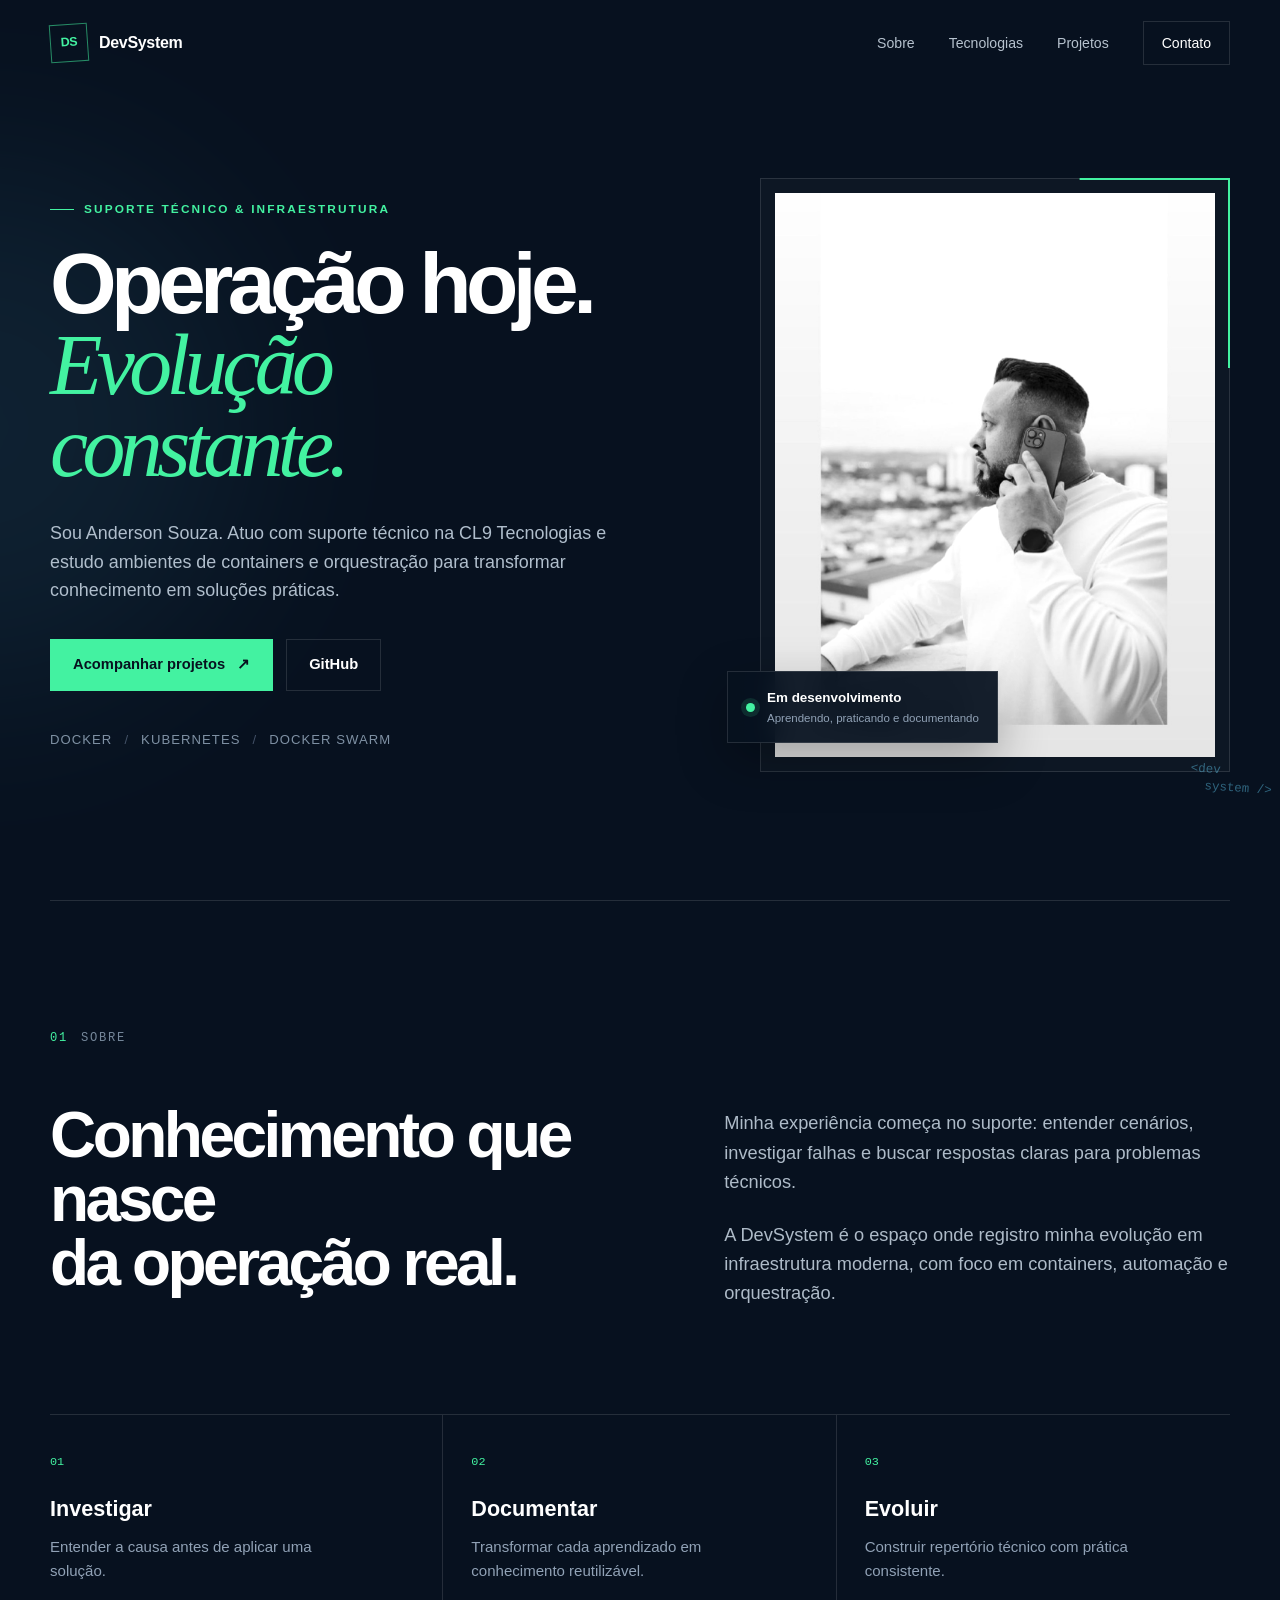
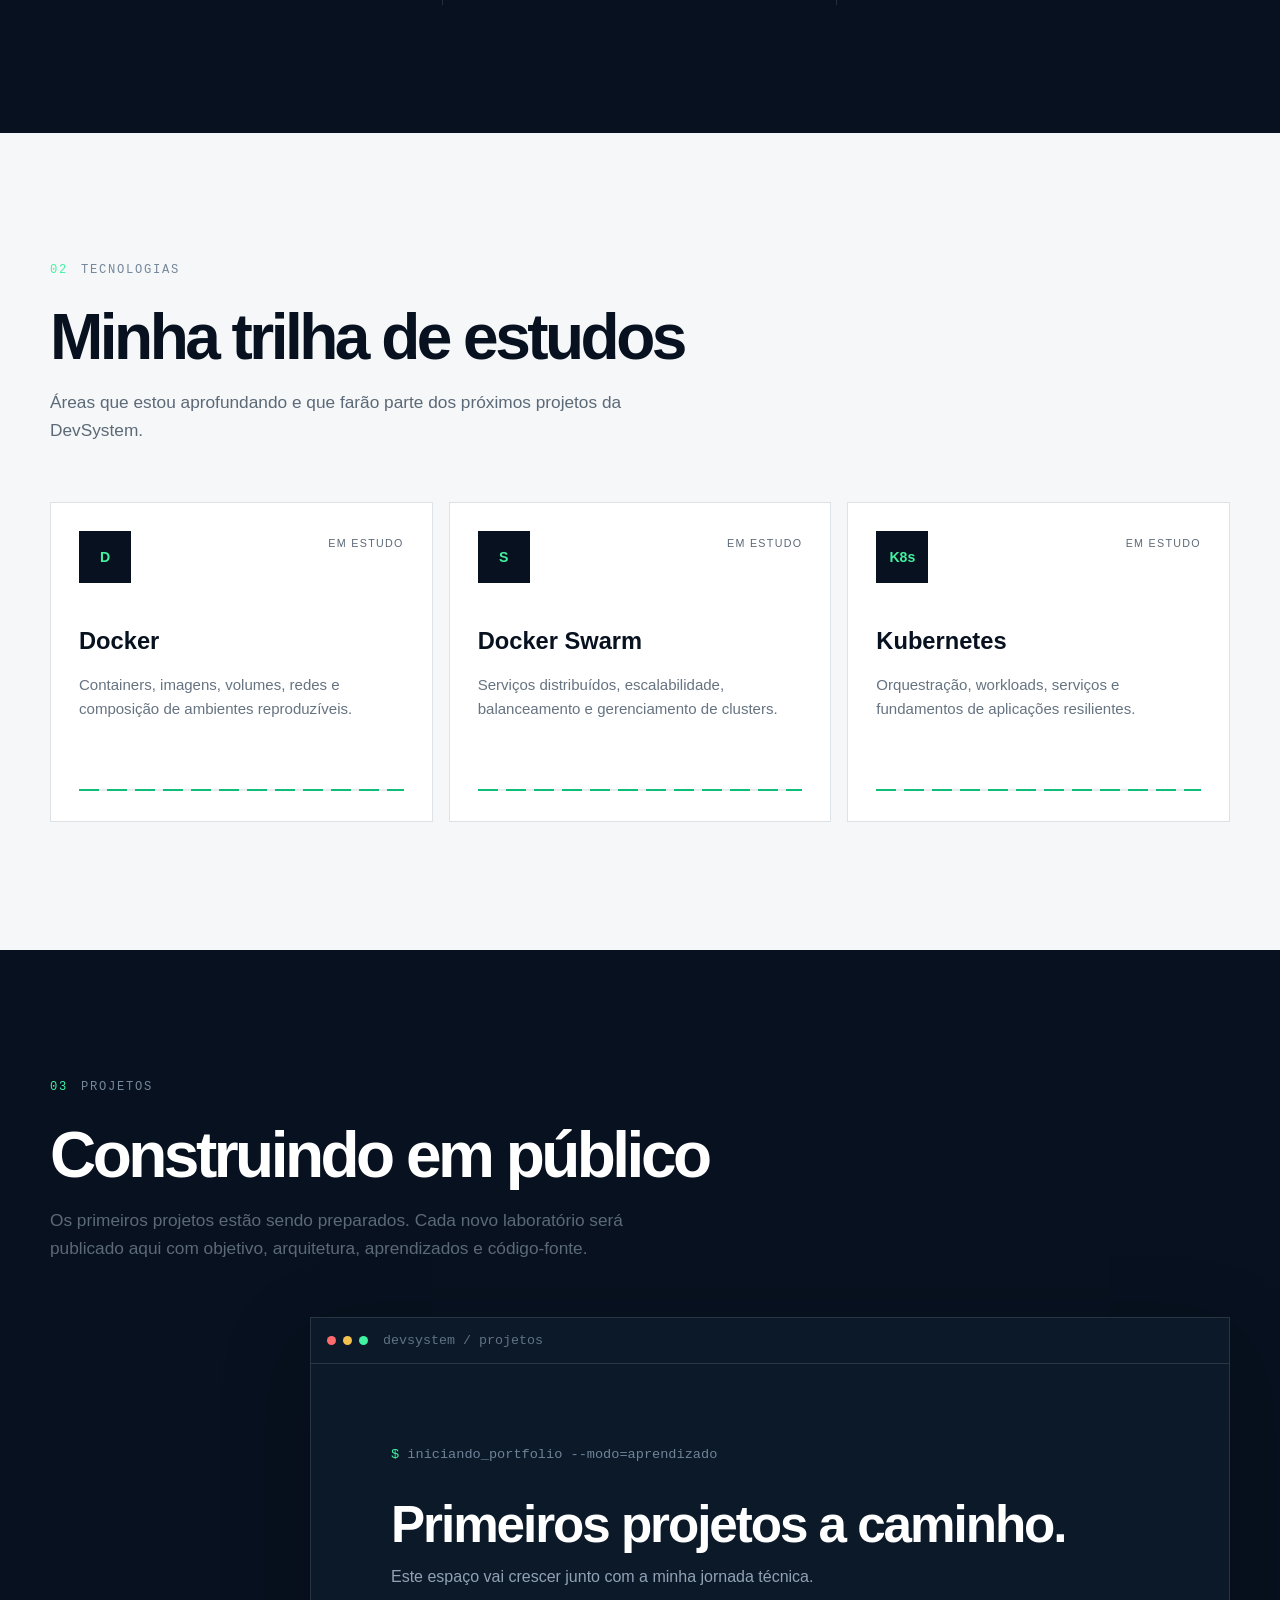
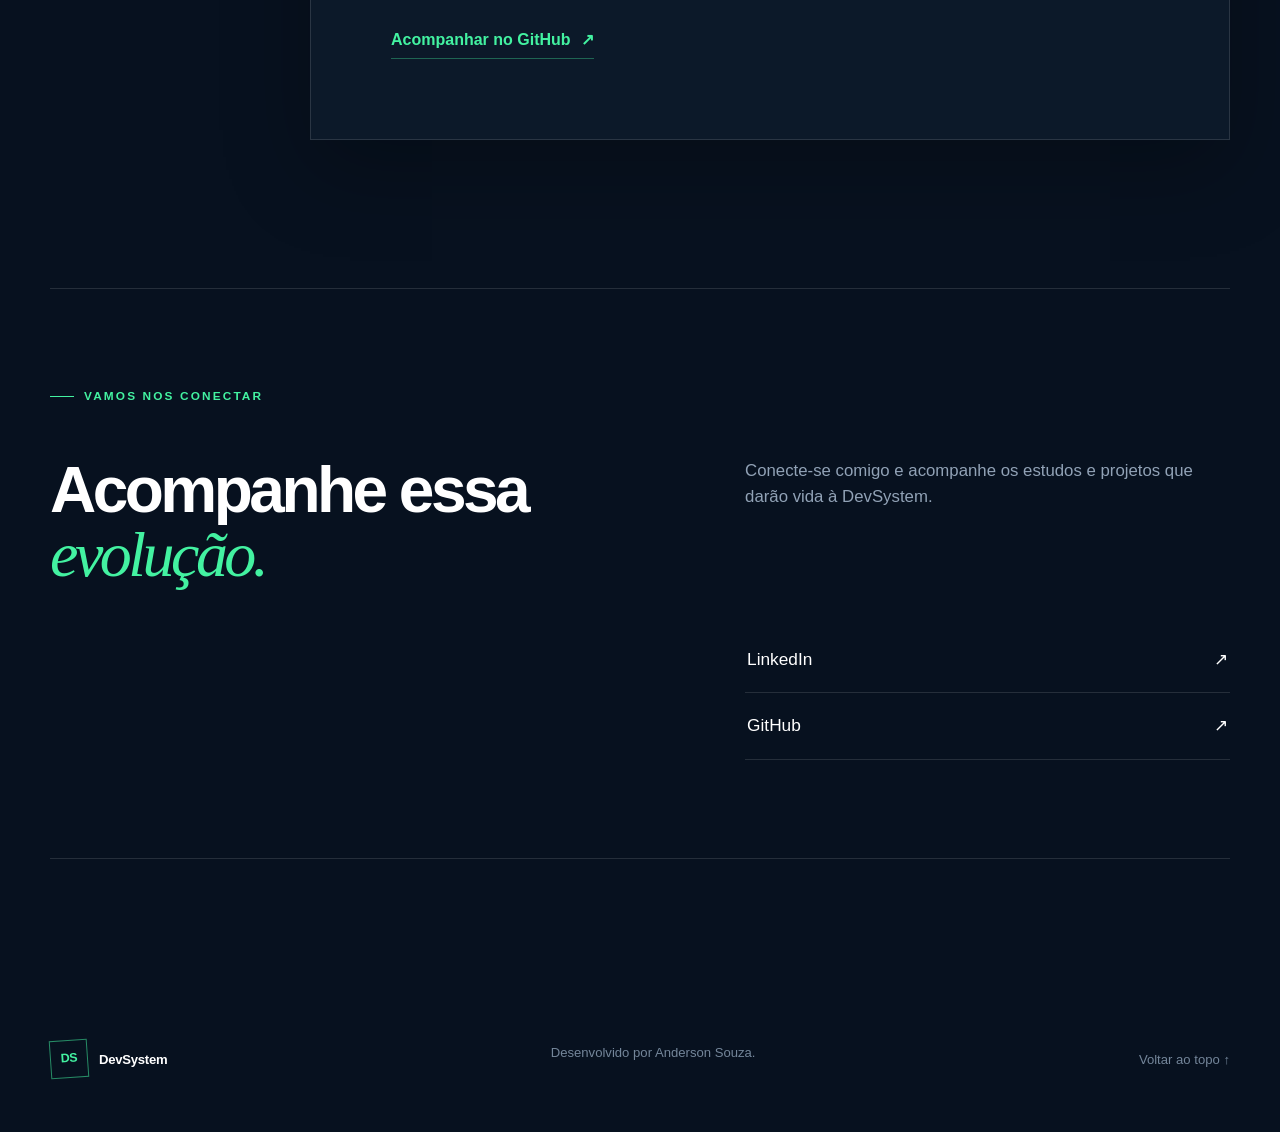
==== site/index.html @ c805966a "feat: adiciona portfolio DevSystem com Docker e pipeline" ====
<!doctype html>
<html lang="pt-BR">
  <head>
    <meta charset="UTF-8" />
    <meta name="viewport" content="width=device-width, initial-scale=1.0" />
    <meta name="description" content="DevSystem — portfólio de Anderson Souza sobre suporte técnico, Docker, Kubernetes e Docker Swarm." />
    <meta name="theme-color" content="#07111f" />
    <title>DevSystem | Anderson Souza</title>
    <link rel="icon" type="image/svg+xml" href="assets/favicon.svg" />
    <link rel="stylesheet" href="styles.css" />
  </head>
  <body>
    <header class="site-header">
      <a class="brand" href="#inicio" aria-label="DevSystem — início">
        <span class="brand-mark" aria-hidden="true">DS</span>
        <span>DevSystem</span>
      </a>
      <button class="menu-toggle" type="button" aria-expanded="false" aria-controls="main-nav" aria-label="Abrir menu">
        <span></span><span></span>
      </button>
      <nav id="main-nav" class="main-nav" aria-label="Navegação principal">
        <a href="#sobre">Sobre</a>
        <a href="#tecnologias">Tecnologias</a>
        <a href="#projetos">Projetos</a>
        <a class="nav-contact" href="#contato">Contato</a>
      </nav>
    </header>

    <main>
      <section id="inicio" class="hero section-shell">
        <div class="hero-copy reveal">
          <p class="eyebrow"><span></span> Suporte técnico &amp; infraestrutura</p>
          <h1>Operação hoje.<br /><em>Evolução constante.</em></h1>
          <p class="hero-text">
            Sou Anderson Souza. Atuo com suporte técnico na CL9 Tecnologias e estudo ambientes de containers e orquestração para transformar conhecimento em soluções práticas.
          </p>
          <div class="hero-actions">
            <a class="button button-primary" href="#projetos">Acompanhar projetos <span aria-hidden="true">↗</span></a>
            <a class="button button-ghost" href="https://github.com/anderson-souza-tech/portfolio" target="_blank" rel="noreferrer">GitHub</a>
          </div>
          <ul class="hero-tags" aria-label="Áreas de interesse">
            <li>Docker</li><li>Kubernetes</li><li>Docker Swarm</li>
          </ul>
        </div>

        <div class="portrait-wrap reveal">
          <div class="portrait-frame">
            <img src="assets/anderson-souza.jpeg" alt="Anderson Souza, criador da DevSystem" />
            <div class="portrait-card">
              <span class="status-dot" aria-hidden="true"></span>
              <div><strong>Em desenvolvimento</strong><small>Aprendendo, praticando e documentando</small></div>
            </div>
          </div>
          <div class="code-stamp" aria-hidden="true">&lt;dev<br />&nbsp;&nbsp;system /&gt;</div>
        </div>
      </section>

      <section id="sobre" class="about section-shell section-space">
        <div class="section-label reveal"><span>01</span> SOBRE</div>
        <div class="about-grid">
          <h2 class="reveal">Conhecimento que nasce<br />da operação real.</h2>
          <div class="about-copy reveal">
            <p>Minha experiência começa no suporte: entender cenários, investigar falhas e buscar respostas claras para problemas técnicos.</p>
            <p>A DevSystem é o espaço onde registro minha evolução em infraestrutura moderna, com foco em containers, automação e orquestração.</p>
          </div>
        </div>
        <div class="principles reveal">
          <article><span>01</span><h3>Investigar</h3><p>Entender a causa antes de aplicar uma solução.</p></article>
          <article><span>02</span><h3>Documentar</h3><p>Transformar cada aprendizado em conhecimento reutilizável.</p></article>
          <article><span>03</span><h3>Evoluir</h3><p>Construir repertório técnico com prática consistente.</p></article>
        </div>
      </section>

      <section id="tecnologias" class="tech-section section-space">
        <div class="section-shell">
          <div class="section-heading reveal">
            <div class="section-label"><span>02</span> TECNOLOGIAS</div>
            <h2>Minha trilha de estudos</h2>
            <p>Áreas que estou aprofundando e que farão parte dos próximos projetos da DevSystem.</p>
          </div>
          <div class="tech-grid">
            <article class="tech-card reveal">
              <div class="tech-icon">D</div><span class="learning">EM ESTUDO</span>
              <h3>Docker</h3><p>Containers, imagens, volumes, redes e composição de ambientes reproduzíveis.</p>
              <div class="study-line" aria-hidden="true"></div>
            </article>
            <article class="tech-card reveal">
              <div class="tech-icon">S</div><span class="learning">EM ESTUDO</span>
              <h3>Docker Swarm</h3><p>Serviços distribuídos, escalabilidade, balanceamento e gerenciamento de clusters.</p>
              <div class="study-line" aria-hidden="true"></div>
            </article>
            <article class="tech-card reveal">
              <div class="tech-icon">K8s</div><span class="learning">EM ESTUDO</span>
              <h3>Kubernetes</h3><p>Orquestração, workloads, serviços e fundamentos de aplicações resilientes.</p>
              <div class="study-line" aria-hidden="true"></div>
            </article>
          </div>
        </div>
      </section>

      <section id="projetos" class="projects section-shell section-space">
        <div class="section-heading reveal">
          <div class="section-label"><span>03</span> PROJETOS</div>
          <h2>Construindo em público</h2>
          <p>Os primeiros projetos estão sendo preparados. Cada novo laboratório será publicado aqui com objetivo, arquitetura, aprendizados e código-fonte.</p>
        </div>
        <div class="project-board reveal">
          <div class="terminal-bar"><span></span><span></span><span></span><small>devsystem / projetos</small></div>
          <div class="project-empty">
            <div class="prompt" aria-hidden="true"><span>$</span> iniciando_portfolio --modo=aprendizado</div>
            <h3>Primeiros projetos a caminho.</h3>
            <p>Este espaço vai crescer junto com a minha jornada técnica.</p>
            <a href="https://github.com/anderson-souza-tech/portfolio" target="_blank" rel="noreferrer">Acompanhar no GitHub <span aria-hidden="true">↗</span></a>
          </div>
        </div>
      </section>

      <section id="contato" class="contact section-shell section-space">
        <div class="contact-panel reveal">
          <p class="eyebrow"><span></span> VAMOS NOS CONECTAR</p>
          <h2>Acompanhe essa<br /><em>evolução.</em></h2>
          <p>Conecte-se comigo e acompanhe os estudos e projetos que darão vida à DevSystem.</p>
          <div class="contact-links">
            <a href="https://www.linkedin.com/in/andersouza-ti" target="_blank" rel="noreferrer"><span>LinkedIn</span><b aria-hidden="true">↗</b></a>
            <a href="https://github.com/anderson-souza-tech/portfolio" target="_blank" rel="noreferrer"><span>GitHub</span><b aria-hidden="true">↗</b></a>
          </div>
        </div>
      </section>
    </main>

    <footer class="site-footer section-shell">
      <div class="brand"><span class="brand-mark" aria-hidden="true">DS</span><span>DevSystem</span></div>
      <p>Desenvolvido por Anderson Souza.</p>
      <a href="#inicio">Voltar ao topo ↑</a>
    </footer>
    <script src="app.js"></script>
  </body>
</html>
---- site/styles.css ----
:root {
  --ink: #07111f;
  --ink-2: #0c1929;
  --panel: #112237;
  --line: rgba(255,255,255,.12);
  --muted: #91a2b6;
  --paper: #f5f7f8;
  --accent: #43f2a1;
  --accent-2: #66d7ff;
  --max: 1180px;
}

* { box-sizing: border-box; }
html { scroll-behavior: smooth; }
body { margin: 0; background: var(--ink); color: #fff; font-family: Inter, ui-sans-serif, -apple-system, BlinkMacSystemFont, "Segoe UI", sans-serif; font-size: 16px; line-height: 1.6; overflow-x: hidden; }
a { color: inherit; text-decoration: none; }
button { font: inherit; }
.section-shell { width: min(calc(100% - 48px), var(--max)); margin-inline: auto; }
.section-space { padding-block: 128px; }

.site-header { width: min(calc(100% - 48px), var(--max)); height: 86px; margin: 0 auto; display: flex; align-items: center; justify-content: space-between; position: relative; z-index: 20; }
.brand { display: inline-flex; align-items: center; gap: 11px; font-weight: 750; letter-spacing: -.02em; }
.brand-mark { width: 38px; height: 38px; display: grid; place-items: center; border: 1px solid rgba(67,242,161,.55); color: var(--accent); font-size: .78rem; letter-spacing: -.04em; transform: rotate(-4deg); }
.main-nav { display: flex; align-items: center; gap: 34px; font-size: .88rem; color: #b6c2ce; }
.main-nav a { transition: color .2s ease; }
.main-nav a:hover, .main-nav a:focus-visible { color: var(--accent); }
.main-nav .nav-contact { border: 1px solid var(--line); padding: 10px 18px; color: #fff; }
.menu-toggle { display: none; border: 0; background: none; color: white; padding: 8px; }
.menu-toggle span { display: block; width: 26px; height: 1px; background: currentColor; margin: 6px; }

.hero { min-height: calc(100vh - 86px); display: grid; grid-template-columns: 1.05fr .95fr; align-items: center; gap: clamp(40px, 7vw, 92px); padding-block: 56px 92px; position: relative; }
.hero::before { content: ""; position: absolute; width: 520px; height: 520px; left: -330px; top: 10%; background: var(--accent-2); opacity: .08; filter: blur(100px); border-radius: 50%; }
.eyebrow { color: var(--accent); font-size: .74rem; font-weight: 700; letter-spacing: .18em; text-transform: uppercase; display: flex; align-items: center; gap: 10px; }
.eyebrow span { width: 24px; height: 1px; background: currentColor; }
h1, h2, h3, p { margin-top: 0; }
h1 { font-size: clamp(3.45rem, 6.7vw, 6.6rem); line-height: .94; letter-spacing: -.065em; margin: 24px 0 30px; font-weight: 760; }
h1 em, h2 em { font-family: Georgia, serif; font-weight: 400; color: var(--accent); }
.hero-text { color: #b0becc; font-size: clamp(1.05rem, 1.4vw, 1.2rem); max-width: 610px; }
.hero-actions { display: flex; flex-wrap: wrap; gap: 13px; margin-top: 34px; }
.button { min-height: 50px; padding: 13px 22px; display: inline-flex; align-items: center; justify-content: center; gap: 12px; font-weight: 700; font-size: .92rem; border: 1px solid var(--line); transition: .25s ease; }
.button-primary { background: var(--accent); color: var(--ink); border-color: var(--accent); }
.button-primary:hover { background: #fff; border-color: #fff; transform: translateY(-2px); }
.button-ghost:hover { border-color: var(--accent); color: var(--accent); }
.hero-tags { list-style: none; display: flex; gap: 12px; padding: 0; margin: 38px 0 0; color: #7f91a4; font-size: .82rem; text-transform: uppercase; letter-spacing: .08em; }
.hero-tags li:not(:last-child)::after { content: "/"; margin-left: 12px; color: #435267; }
.portrait-wrap { position: relative; justify-self: end; width: min(100%, 470px); }
.portrait-frame { position: relative; border: 1px solid var(--line); padding: 14px; background: rgba(255,255,255,.025); }
.portrait-frame::before { content: ""; position: absolute; inset: -1px; border-top: 2px solid var(--accent); border-right: 2px solid var(--accent); clip-path: polygon(68% 0,100% 0,100% 32%,98% 32%,98% 2%,68% 2%); pointer-events: none; }
.portrait-frame img { width: 100%; aspect-ratio: .78; display: block; object-fit: cover; object-position: center; filter: contrast(1.05); }
.portrait-card { position: absolute; left: -34px; bottom: 28px; background: rgba(7,17,31,.94); backdrop-filter: blur(12px); border: 1px solid var(--line); padding: 15px 18px; display: flex; align-items: center; gap: 12px; box-shadow: 0 18px 50px rgba(0,0,0,.3); }
.portrait-card strong, .portrait-card small { display: block; }
.portrait-card strong { font-size: .84rem; }
.portrait-card small { color: var(--muted); font-size: .72rem; }
.status-dot { width: 9px; height: 9px; background: var(--accent); border-radius: 50%; box-shadow: 0 0 0 5px rgba(67,242,161,.12); }
.code-stamp { position: absolute; right: -42px; bottom: -25px; color: rgba(102,215,255,.42); font-family: ui-monospace, SFMono-Regular, Menlo, monospace; font-size: .78rem; line-height: 1.35; transform: rotate(4deg); }

.about { border-top: 1px solid var(--line); }
.section-label { color: #75879a; font-family: ui-monospace, SFMono-Regular, Menlo, monospace; letter-spacing: .14em; font-size: .76rem; display: flex; gap: 13px; align-items: center; }
.section-label span { color: var(--accent); }
.about-grid { display: grid; grid-template-columns: 1.05fr .95fr; gap: 9vw; margin-top: 55px; }
h2 { font-size: clamp(2.7rem, 5vw, 5.25rem); line-height: 1; letter-spacing: -.055em; margin-bottom: 28px; }
.about-copy { color: #aebbc8; font-size: 1.14rem; padding-top: 5px; }
.about-copy p + p { margin-top: 24px; }
.principles { display: grid; grid-template-columns: repeat(3,1fr); margin-top: 88px; border-top: 1px solid var(--line); }
.principles article { padding: 32px 28px 0 0; border-right: 1px solid var(--line); min-height: 190px; }
.principles article + article { padding-left: 28px; }
.principles article:last-child { border: 0; }
.principles span { color: var(--accent); font-family: ui-monospace, SFMono-Regular, Menlo, monospace; font-size: .74rem; }
.principles h3 { font-size: 1.35rem; margin: 20px 0 8px; }
.principles p { color: var(--muted); font-size: .94rem; max-width: 270px; }

.tech-section { background: var(--paper); color: var(--ink); }
.section-heading { max-width: 750px; }
.section-heading h2 { margin: 25px 0 20px; }
.section-heading > p { color: #5c6977; font-size: 1.08rem; max-width: 630px; }
.tech-grid { display: grid; grid-template-columns: repeat(3,1fr); gap: 16px; margin-top: 58px; }
.tech-card { background: #fff; border: 1px solid #dce2e6; padding: 28px; min-height: 320px; position: relative; transition: transform .25s ease, box-shadow .25s ease; }
.tech-card:hover { transform: translateY(-5px); box-shadow: 0 20px 45px rgba(22,43,60,.09); }
.tech-icon { width: 52px; height: 52px; display: grid; place-items: center; background: var(--ink); color: var(--accent); font-weight: 800; font-size: .88rem; }
.learning { position: absolute; top: 32px; right: 28px; color: #5c6977; font-size: .67rem; letter-spacing: .12em; }
.tech-card h3 { font-size: 1.48rem; margin: 40px 0 12px; }
.tech-card p { color: #667381; font-size: .94rem; }
.study-line { height: 2px; position: absolute; bottom: 30px; left: 28px; right: 28px; overflow: hidden; background: repeating-linear-gradient(90deg, #0ebd78 0 20px, #e8ecee 20px 28px); }

.projects .section-heading { margin-bottom: 55px; }
.project-board { max-width: 920px; margin-left: auto; border: 1px solid var(--line); background: var(--ink-2); box-shadow: 0 30px 80px rgba(0,0,0,.25); }
.terminal-bar { height: 46px; display: flex; align-items: center; gap: 7px; padding-inline: 16px; border-bottom: 1px solid var(--line); }
.terminal-bar > span { width: 9px; height: 9px; border-radius: 50%; background: #314054; }
.terminal-bar > span:first-child { background: #ff6b6b; }
.terminal-bar > span:nth-child(2) { background: #f2c14e; }
.terminal-bar > span:nth-child(3) { background: var(--accent); }
.terminal-bar small { color: #617186; margin-left: 8px; font-family: ui-monospace, SFMono-Regular, Menlo, monospace; }
.project-empty { padding: clamp(42px, 7vw, 80px); }
.prompt { color: #6f8398; font-family: ui-monospace, SFMono-Regular, Menlo, monospace; font-size: .85rem; }
.prompt span { color: var(--accent); }
.project-empty h3 { font-size: clamp(2rem, 4vw, 3.7rem); letter-spacing: -.04em; line-height: 1.05; margin: 32px 0 12px; }
.project-empty p { color: var(--muted); }
.project-empty a { display: inline-flex; gap: 10px; color: var(--accent); font-weight: 700; margin-top: 22px; padding-bottom: 5px; border-bottom: 1px solid rgba(67,242,161,.35); }

.contact { padding-top: 20px; }
.contact-panel { border-top: 1px solid var(--line); border-bottom: 1px solid var(--line); padding-block: 98px; display: grid; grid-template-columns: 1.1fr .9fr; gap: 40px 8vw; align-items: end; }
.contact-panel .eyebrow { grid-column: 1 / -1; }
.contact-panel h2 { margin: 0; }
.contact-panel > p:not(.eyebrow) { color: var(--muted); font-size: 1.05rem; align-self: start; max-width: 500px; }
.contact-links { grid-column: 2; }
.contact-links a { display: flex; justify-content: space-between; align-items: center; padding: 19px 2px; border-bottom: 1px solid var(--line); font-size: 1.08rem; transition: color .2s ease, padding .2s ease; }
.contact-links a:hover { color: var(--accent); padding-inline: 8px; }
.contact-links b { font-weight: 400; }
.site-footer { min-height: 145px; display: flex; align-items: center; justify-content: space-between; gap: 24px; color: #74869a; font-size: .82rem; }
.site-footer .brand { color: #fff; }
.site-footer a:hover { color: var(--accent); }

.reveal { opacity: 0; transform: translateY(18px); transition: opacity .7s ease, transform .7s ease; }
.reveal.visible { opacity: 1; transform: translateY(0); }

@media (max-width: 850px) {
  .section-shell, .site-header { width: min(calc(100% - 32px), var(--max)); }
  .section-space { padding-block: 90px; }
  .menu-toggle { display: block; }
  .main-nav { position: absolute; left: 0; right: 0; top: 75px; background: var(--ink-2); border: 1px solid var(--line); padding: 20px; flex-direction: column; align-items: stretch; gap: 0; opacity: 0; pointer-events: none; transform: translateY(-8px); transition: .2s ease; }
  .main-nav.open { opacity: 1; pointer-events: auto; transform: translateY(0); }
  .main-nav a { padding: 13px; }
  .main-nav .nav-contact { margin-top: 8px; text-align: center; }
  .hero { grid-template-columns: 1fr; padding-top: 44px; }
  .portrait-wrap { justify-self: center; width: min(88%, 470px); }
  .about-grid, .contact-panel { grid-template-columns: 1fr; gap: 35px; }
  .tech-grid { grid-template-columns: 1fr; }
  .contact-links { grid-column: 1; }
}

@media (max-width: 560px) {
  h1 { font-size: clamp(3rem, 14vw, 4.5rem); }
  .hero-tags { flex-wrap: wrap; }
  .portrait-card { left: -8px; right: -8px; bottom: 16px; }
  .code-stamp { display: none; }
  .principles { grid-template-columns: 1fr; }
  .principles article, .principles article + article { border-right: 0; border-bottom: 1px solid var(--line); padding: 28px 0; min-height: auto; }
  .principles article:last-child { border-bottom: 0; }
  .project-empty { padding: 38px 24px; }
  .site-footer { flex-direction: column; align-items: flex-start; justify-content: center; padding-block: 35px; }
}

@media (prefers-reduced-motion: reduce) {
  html { scroll-behavior: auto; }
  .reveal { opacity: 1; transform: none; transition: none; }
}
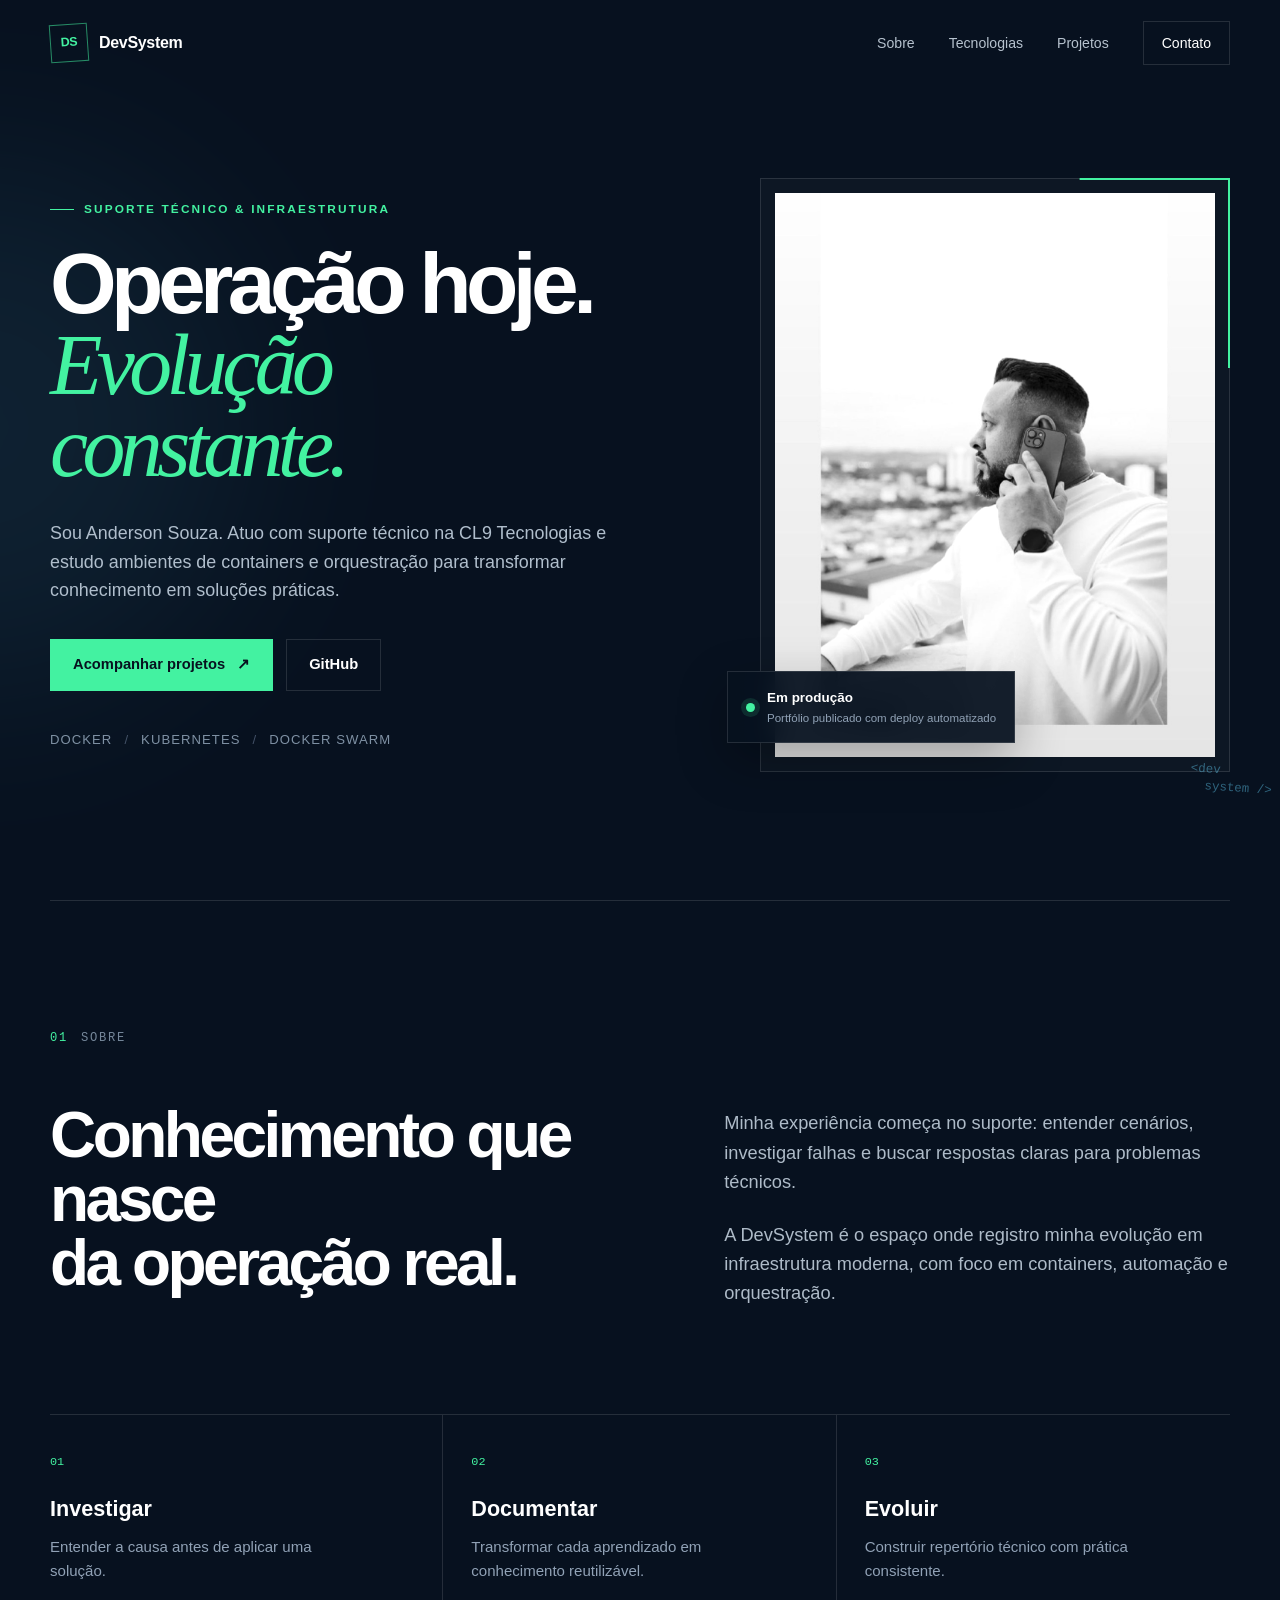
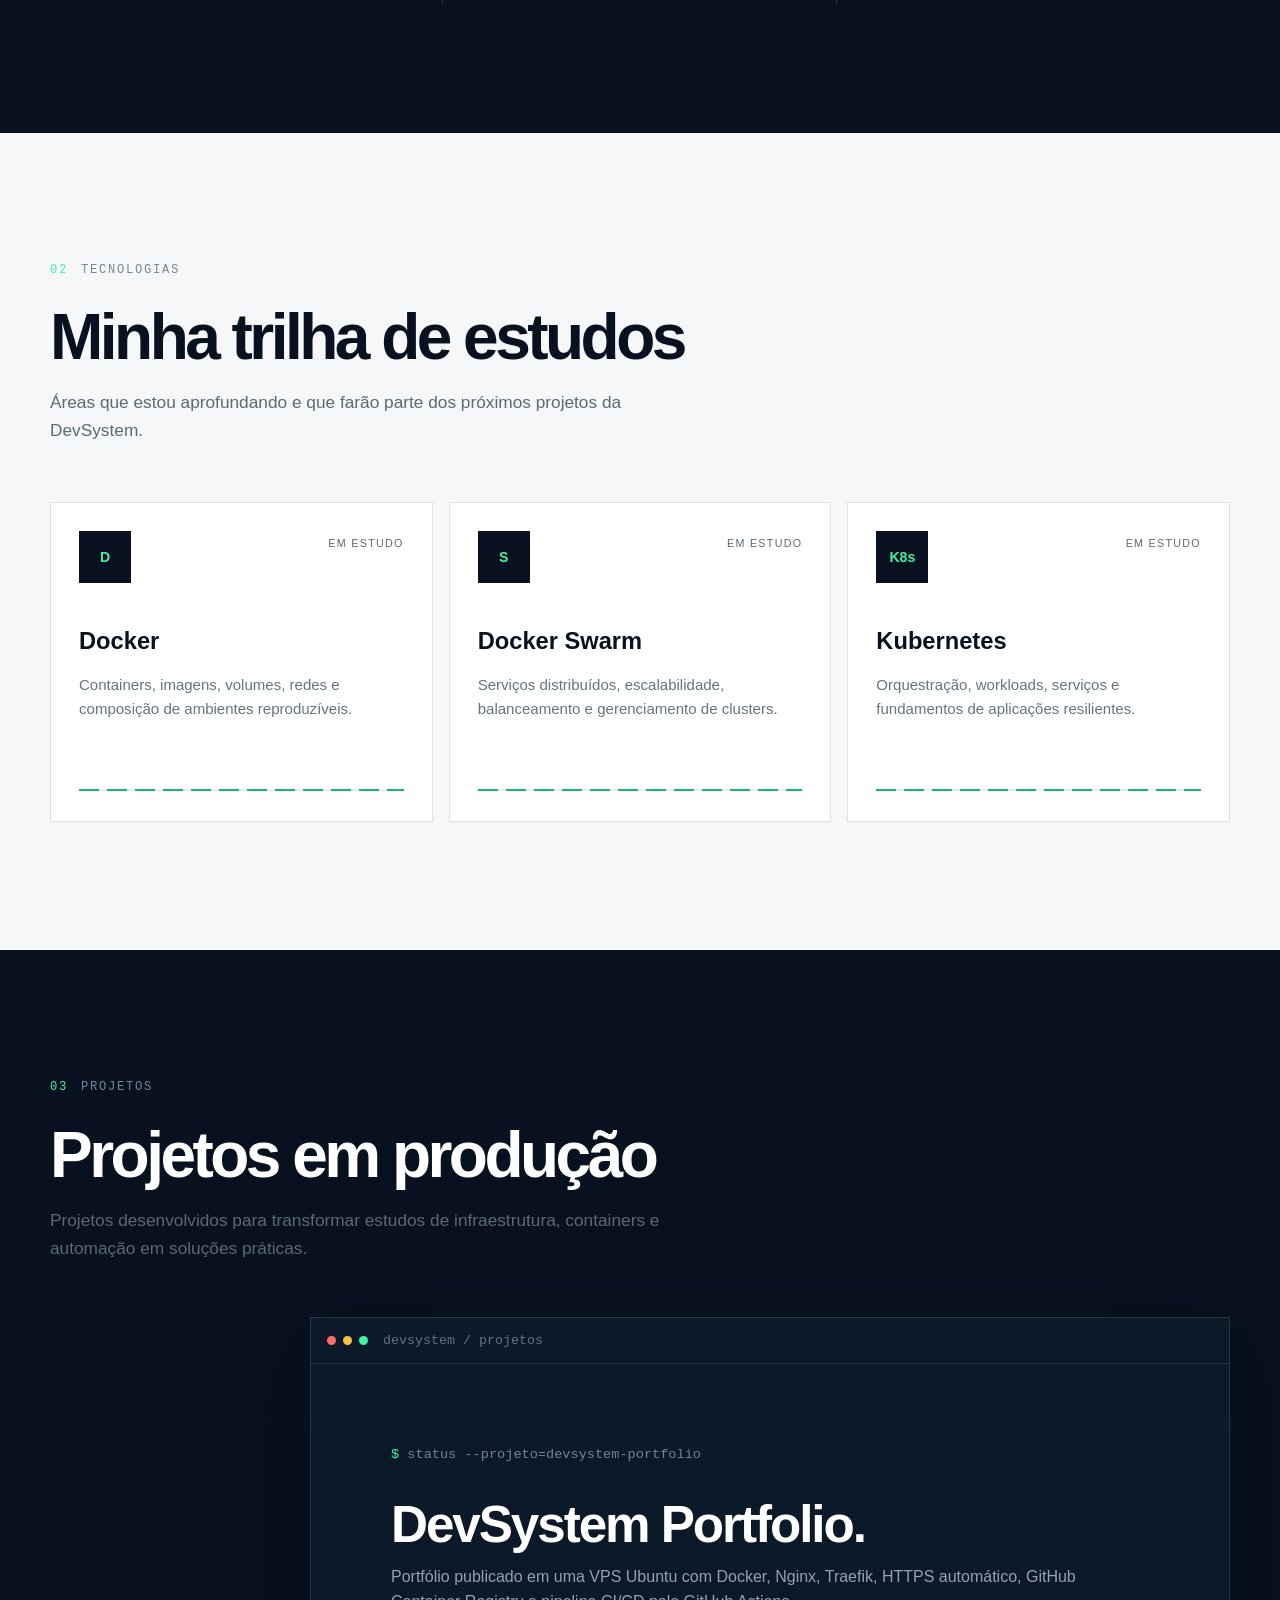
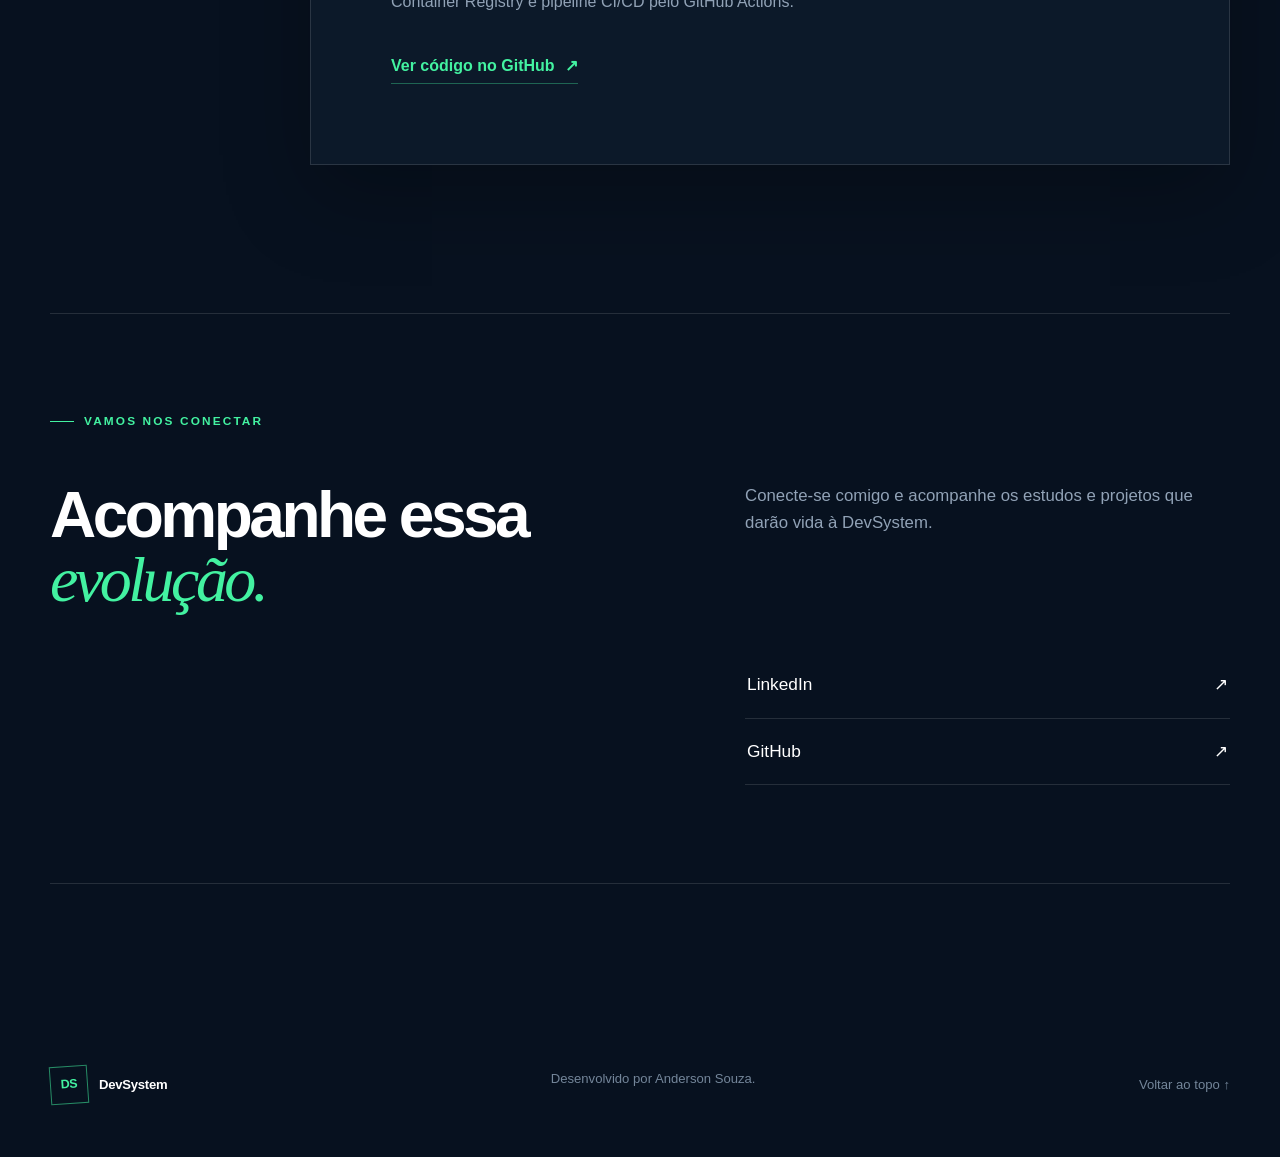
==== commit 738866f5: "feat: adiciona DevSystem Portfolio aos projetos" ====
--- a/site/index.html
+++ b/site/index.html
@@ -48,7 +48,7 @@
             <img src="assets/anderson-souza.jpeg" alt="Anderson Souza, criador da DevSystem" />
             <div class="portrait-card">
               <span class="status-dot" aria-hidden="true"></span>
-              <div><strong>Em desenvolvimento</strong><small>Aprendendo, praticando e documentando</small></div>
+              <div><strong>Em produção</strong><small>Portfólio publicado com deploy automatizado</small></div>
             </div>
           </div>
           <div class="code-stamp" aria-hidden="true">&lt;dev<br />&nbsp;&nbsp;system /&gt;</div>
@@ -97,20 +97,20 @@
           </div>
         </div>
       </section>
-
+       
       <section id="projetos" class="projects section-shell section-space">
         <div class="section-heading reveal">
           <div class="section-label"><span>03</span> PROJETOS</div>
-          <h2>Construindo em público</h2>
-          <p>Os primeiros projetos estão sendo preparados. Cada novo laboratório será publicado aqui com objetivo, arquitetura, aprendizados e código-fonte.</p>
+          <h2>Projetos em produção</h2>
+          <p>Projetos desenvolvidos para transformar estudos de infraestrutura, containers e automação em soluções práticas.</p>
         </div>
         <div class="project-board reveal">
           <div class="terminal-bar"><span></span><span></span><span></span><small>devsystem / projetos</small></div>
           <div class="project-empty">
-            <div class="prompt" aria-hidden="true"><span>$</span> iniciando_portfolio --modo=aprendizado</div>
-            <h3>Primeiros projetos a caminho.</h3>
-            <p>Este espaço vai crescer junto com a minha jornada técnica.</p>
-            <a href="https://github.com/anderson-souza-tech/portfolio" target="_blank" rel="noreferrer">Acompanhar no GitHub <span aria-hidden="true">↗</span></a>
+            <div class="prompt" aria-hidden="true"><span>$</span> status --projeto=devsystem-portfolio</div>
+            <h3>DevSystem Portfolio.</h3>
+            <p>Portfólio publicado em uma VPS Ubuntu com Docker, Nginx, Traefik, HTTPS automático, GitHub Container Registry e pipeline CI/CD pelo GitHub Actions.</p>
+            <a href="https://github.com/anderson-souza-tech/portfolio" target="_blank" rel="noreferrer">Ver código no GitHub <span aria-hidden="true">↗</span></a>
           </div>
         </div>
       </section>
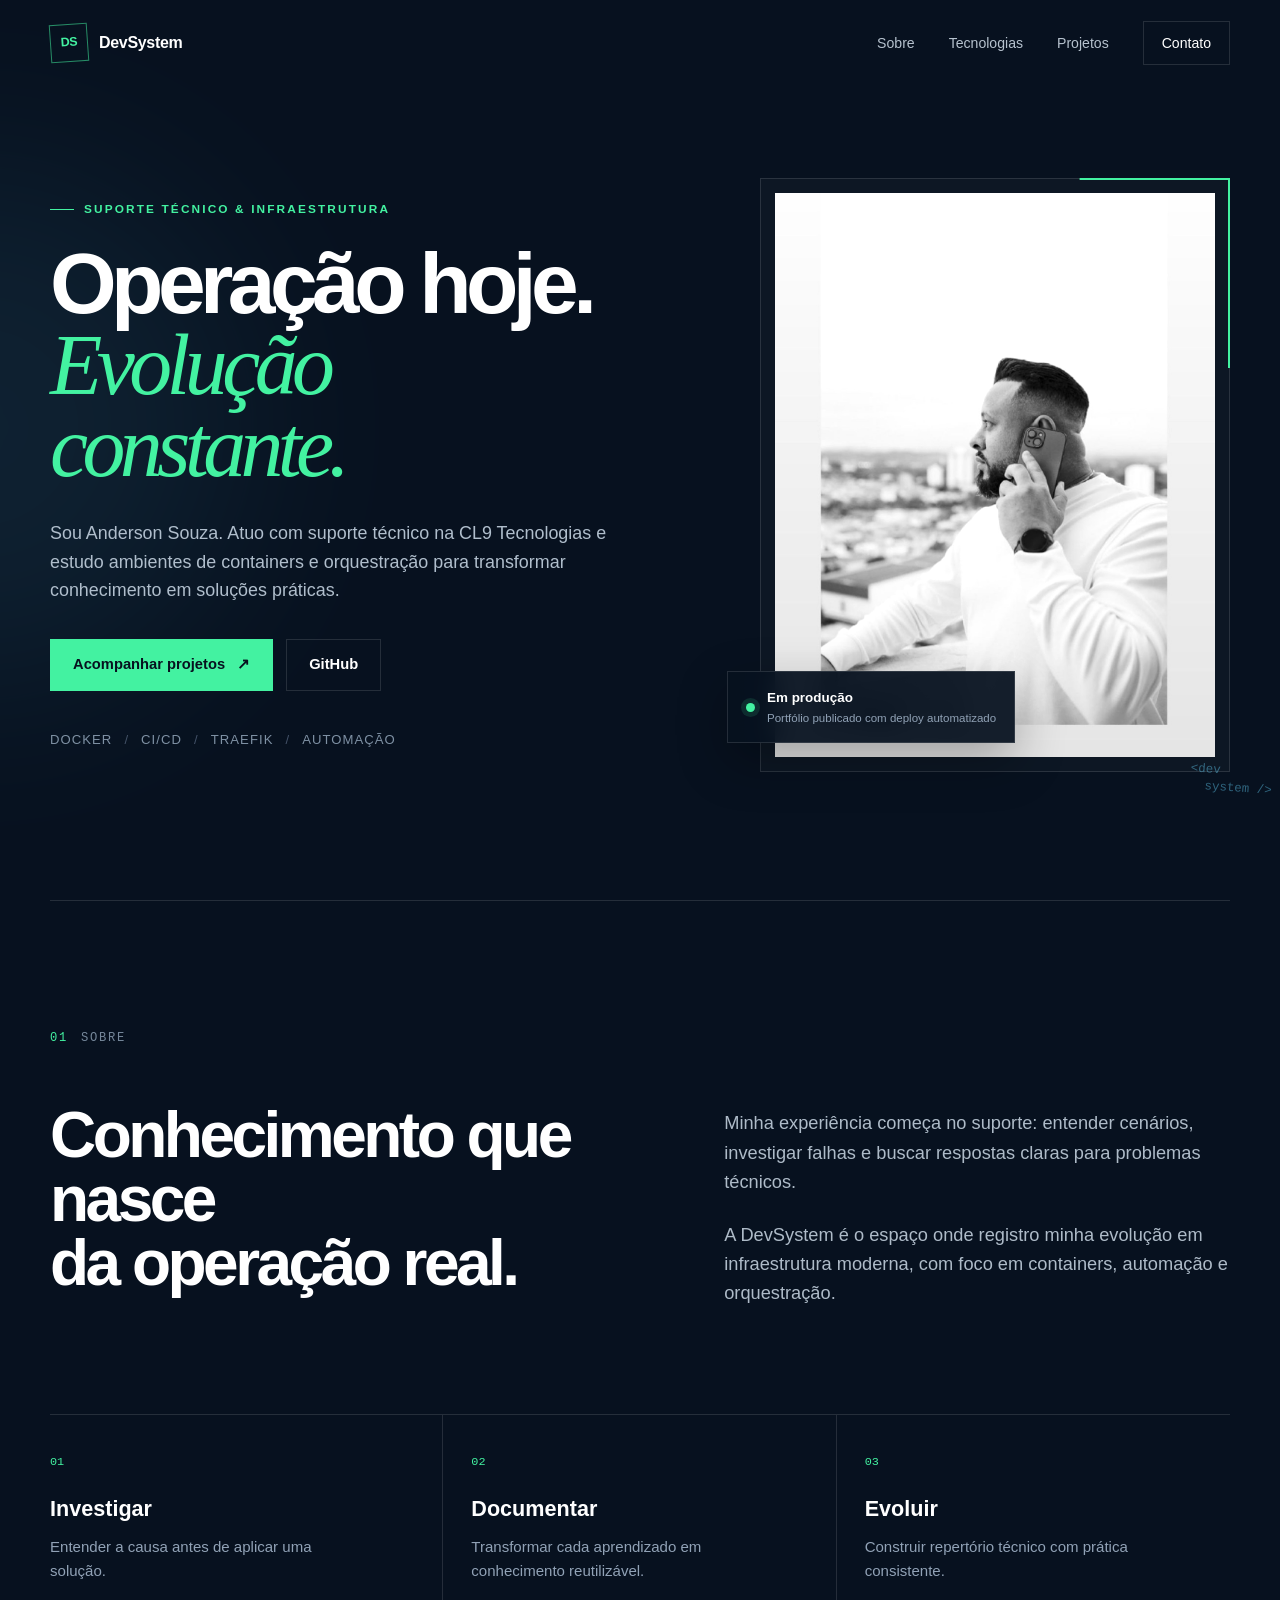
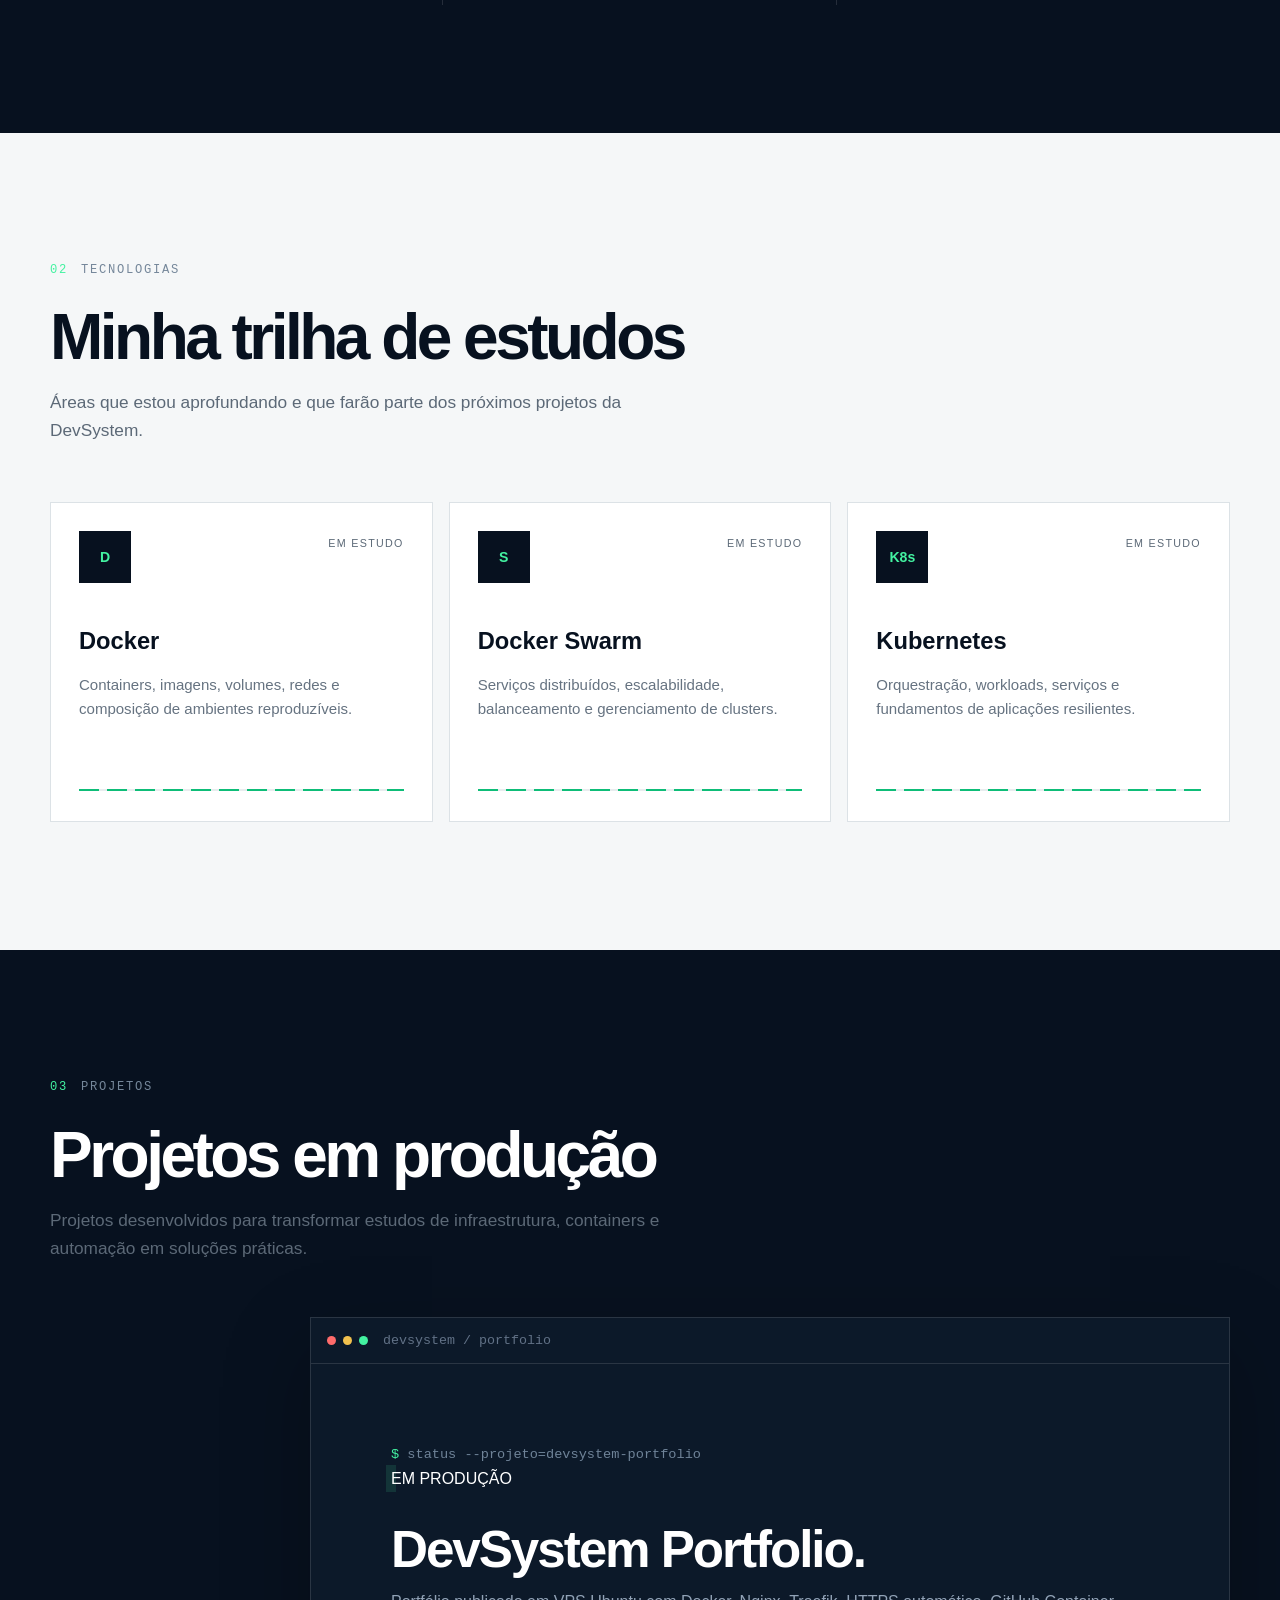
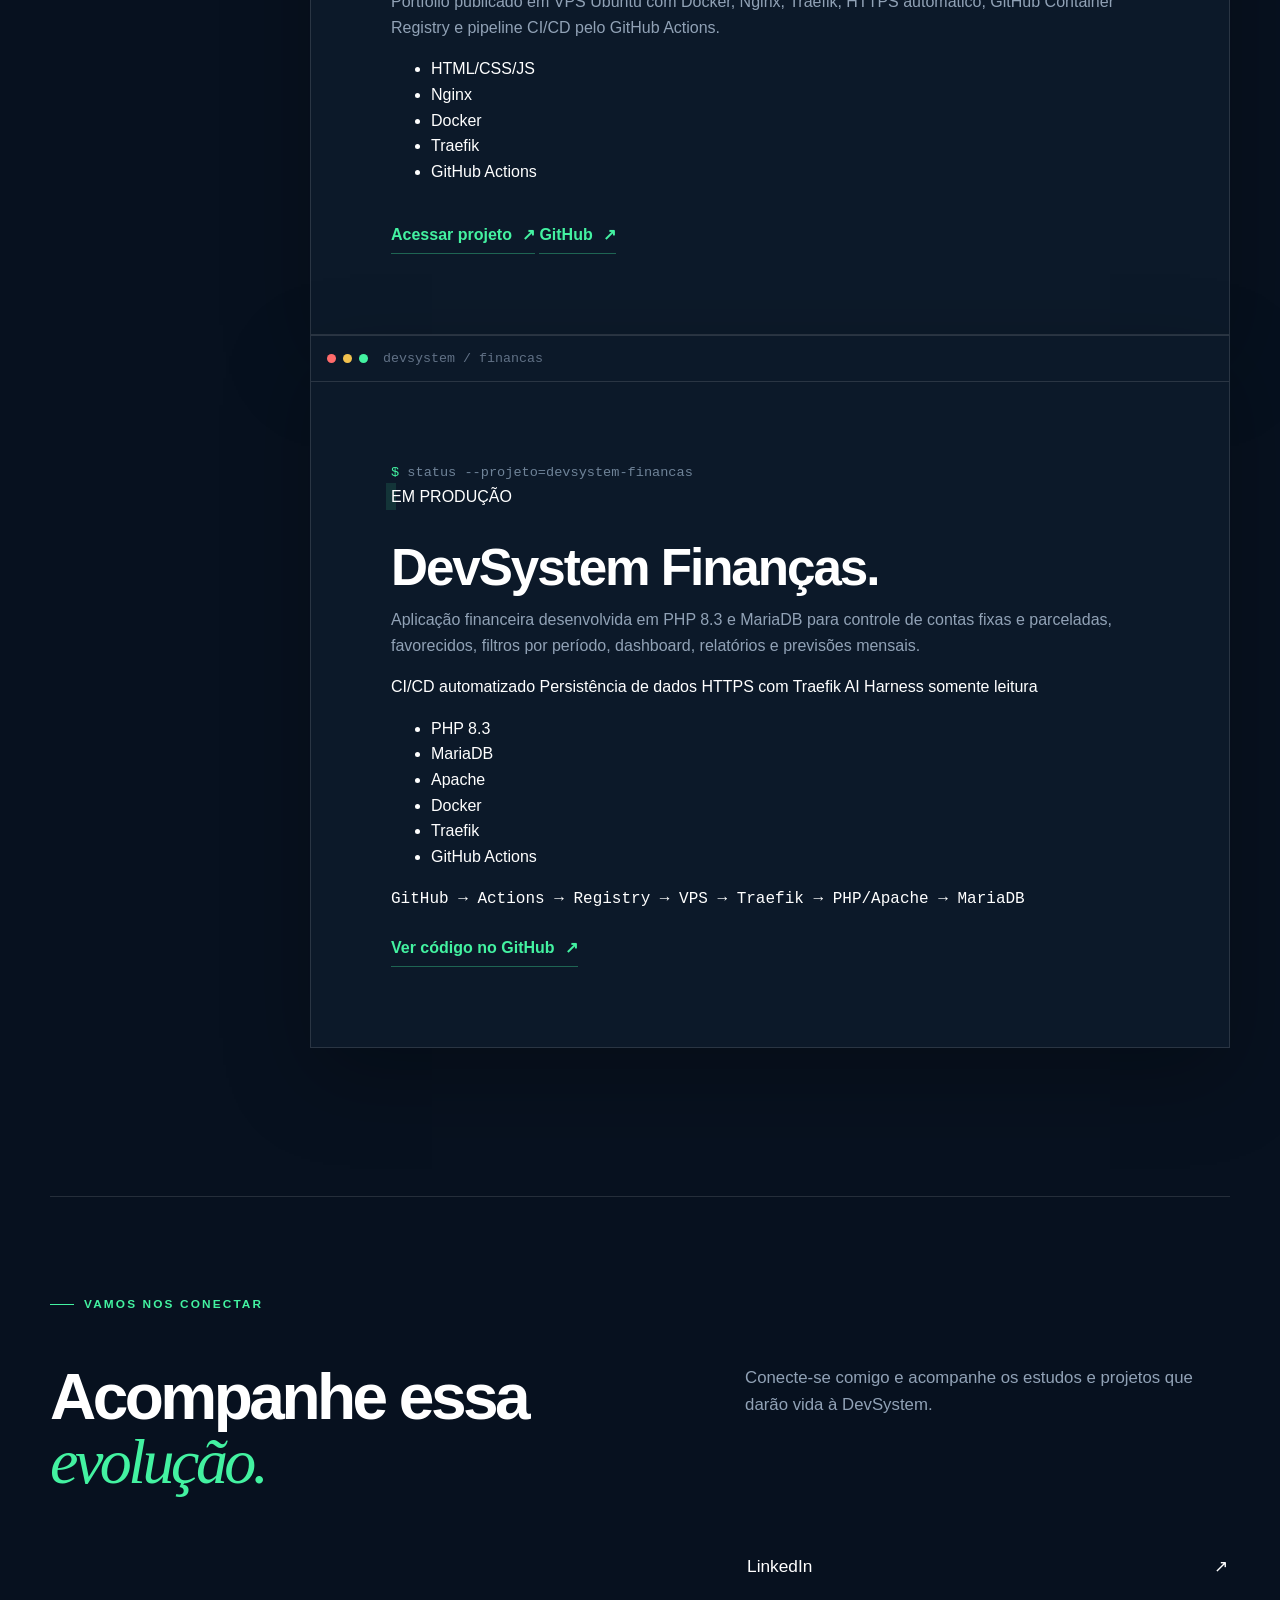
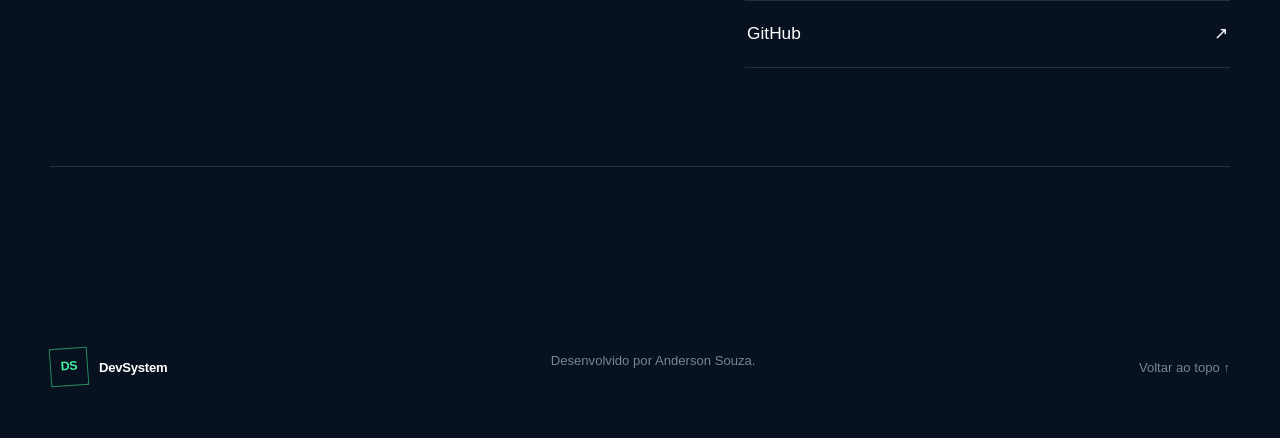
==== commit e3682a9f: "feat: adiciona DevSystem Finanças ao portfólio" ====
--- a/site/index.html
+++ b/site/index.html
@@ -3,7 +3,7 @@
   <head>
     <meta charset="UTF-8" />
     <meta name="viewport" content="width=device-width, initial-scale=1.0" />
-    <meta name="description" content="DevSystem — portfólio de Anderson Souza sobre suporte técnico, Docker, Kubernetes e Docker Swarm." />
+    <meta name="description" content="DevSystem — portfólio de Anderson Souza com projetos reais em Docker, CI/CD, Traefik, PHP, MariaDB, automação e infraestrutura." />
     <meta name="theme-color" content="#07111f" />
     <title>DevSystem | Anderson Souza</title>
     <link rel="icon" type="image/svg+xml" href="assets/favicon.svg" />
@@ -39,7 +39,7 @@
             <a class="button button-ghost" href="https://github.com/anderson-souza-tech/portfolio" target="_blank" rel="noreferrer">GitHub</a>
           </div>
           <ul class="hero-tags" aria-label="Áreas de interesse">
-            <li>Docker</li><li>Kubernetes</li><li>Docker Swarm</li>
+            <li>Docker</li><li>CI/CD</li><li>Traefik</li><li>Automação</li>
           </ul>
         </div>
 
@@ -104,14 +104,48 @@
           <h2>Projetos em produção</h2>
           <p>Projetos desenvolvidos para transformar estudos de infraestrutura, containers e automação em soluções práticas.</p>
         </div>
-        <div class="project-board reveal">
-          <div class="terminal-bar"><span></span><span></span><span></span><small>devsystem / projetos</small></div>
-          <div class="project-empty">
-            <div class="prompt" aria-hidden="true"><span>$</span> status --projeto=devsystem-portfolio</div>
-            <h3>DevSystem Portfolio.</h3>
-            <p>Portfólio publicado em uma VPS Ubuntu com Docker, Nginx, Traefik, HTTPS automático, GitHub Container Registry e pipeline CI/CD pelo GitHub Actions.</p>
-            <a href="https://github.com/anderson-souza-tech/portfolio" target="_blank" rel="noreferrer">Ver código no GitHub <span aria-hidden="true">↗</span></a>
-          </div>
+        <div class="project-grid">
+          <article class="project-board reveal">
+            <div class="terminal-bar"><span></span><span></span><span></span><small>devsystem / portfolio</small></div>
+            <div class="project-empty">
+              <div class="prompt" aria-hidden="true"><span>$</span> status --projeto=devsystem-portfolio</div>
+              <div class="project-status"><span class="status-dot" aria-hidden="true"></span> EM PRODUÇÃO</div>
+              <h3>DevSystem Portfolio.</h3>
+              <p>Portfólio publicado em VPS Ubuntu com Docker, Nginx, Traefik, HTTPS automático, GitHub Container Registry e pipeline CI/CD pelo GitHub Actions.</p>
+              <ul class="project-stack" aria-label="Tecnologias do DevSystem Portfolio">
+                <li>HTML/CSS/JS</li><li>Nginx</li><li>Docker</li><li>Traefik</li><li>GitHub Actions</li>
+              </ul>
+              <div class="project-links">
+                <a href="https://devsystem.tech" target="_blank" rel="noreferrer">Acessar projeto <span aria-hidden="true">↗</span></a>
+                <a href="https://github.com/anderson-souza-tech/portfolio" target="_blank" rel="noreferrer">GitHub <span aria-hidden="true">↗</span></a>
+              </div>
+            </div>
+          </article>
+
+          <article class="project-board project-featured reveal">
+            <div class="terminal-bar"><span></span><span></span><span></span><small>devsystem / financas</small></div>
+            <div class="project-empty">
+              <div class="prompt" aria-hidden="true"><span>$</span> status --projeto=devsystem-financas</div>
+              <div class="project-status"><span class="status-dot" aria-hidden="true"></span> EM PRODUÇÃO</div>
+              <h3>DevSystem Finanças.</h3>
+              <p>Aplicação financeira desenvolvida em PHP 8.3 e MariaDB para controle de contas fixas e parceladas, favorecidos, filtros por período, dashboard, relatórios e previsões mensais.</p>
+              <div class="project-highlights">
+                <span>CI/CD automatizado</span>
+                <span>Persistência de dados</span>
+                <span>HTTPS com Traefik</span>
+                <span>AI Harness somente leitura</span>
+              </div>
+              <ul class="project-stack" aria-label="Tecnologias do DevSystem Finanças">
+                <li>PHP 8.3</li><li>MariaDB</li><li>Apache</li><li>Docker</li><li>Traefik</li><li>GitHub Actions</li>
+              </ul>
+              <div class="project-architecture" aria-label="Resumo da arquitetura">
+                <code>GitHub → Actions → Registry → VPS → Traefik → PHP/Apache → MariaDB</code>
+              </div>
+              <div class="project-links">
+                <a href="https://github.com/anderson-souza-tech/devsystem-financas" target="_blank" rel="noreferrer">Ver código no GitHub <span aria-hidden="true">↗</span></a>
+              </div>
+            </div>
+          </article>
         </div>
       </section>
 
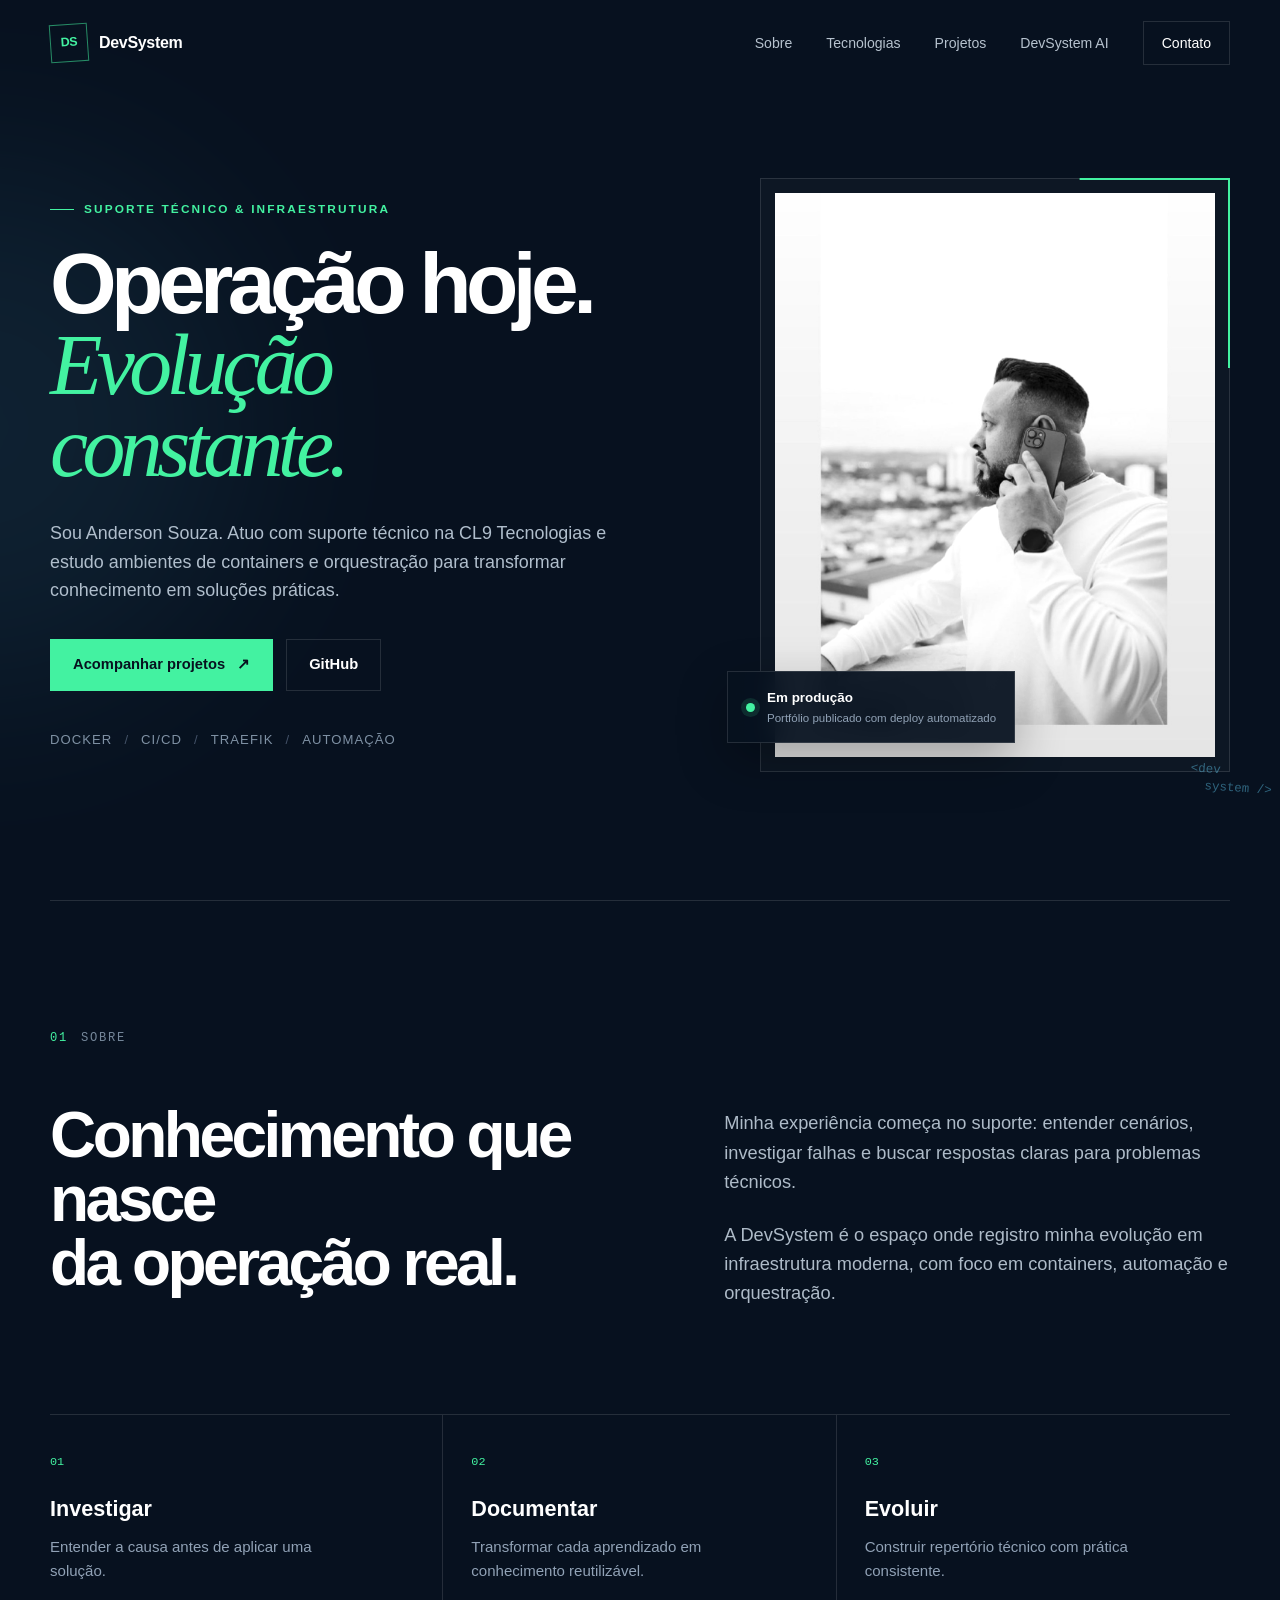
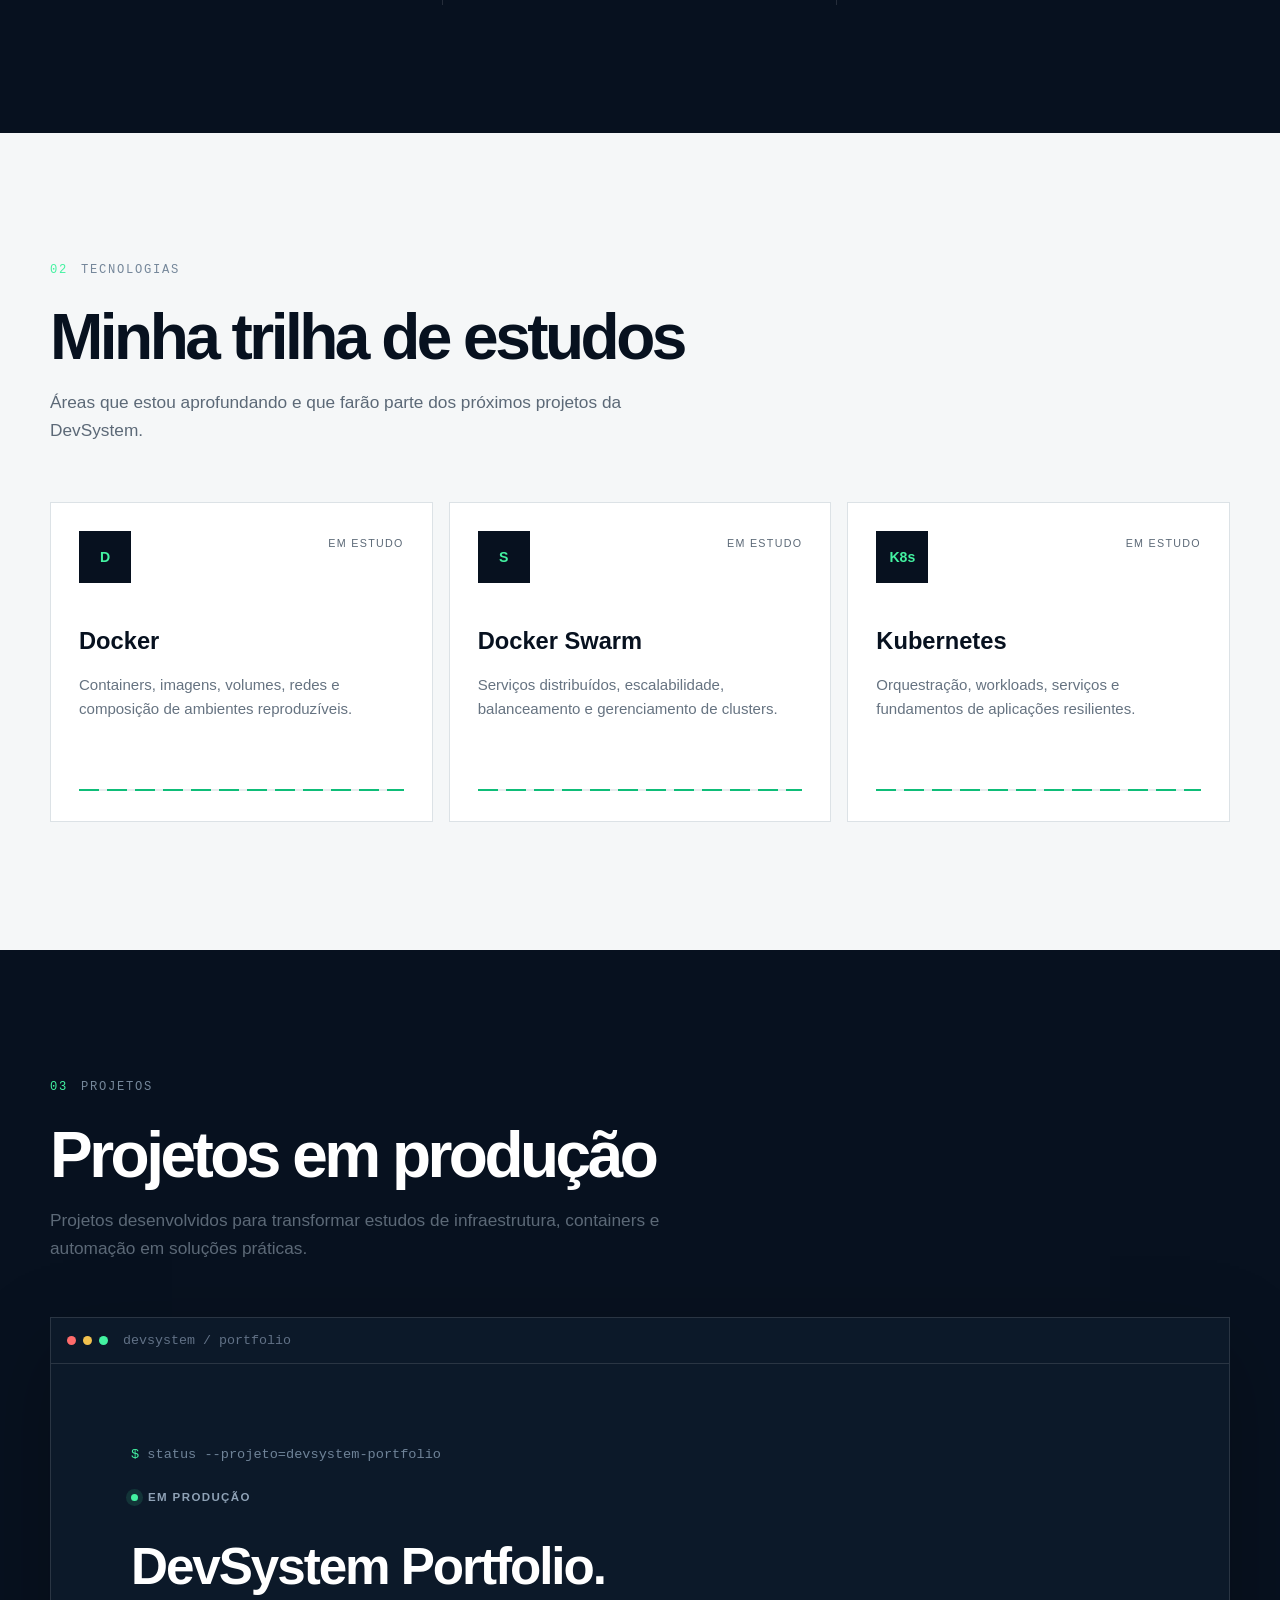
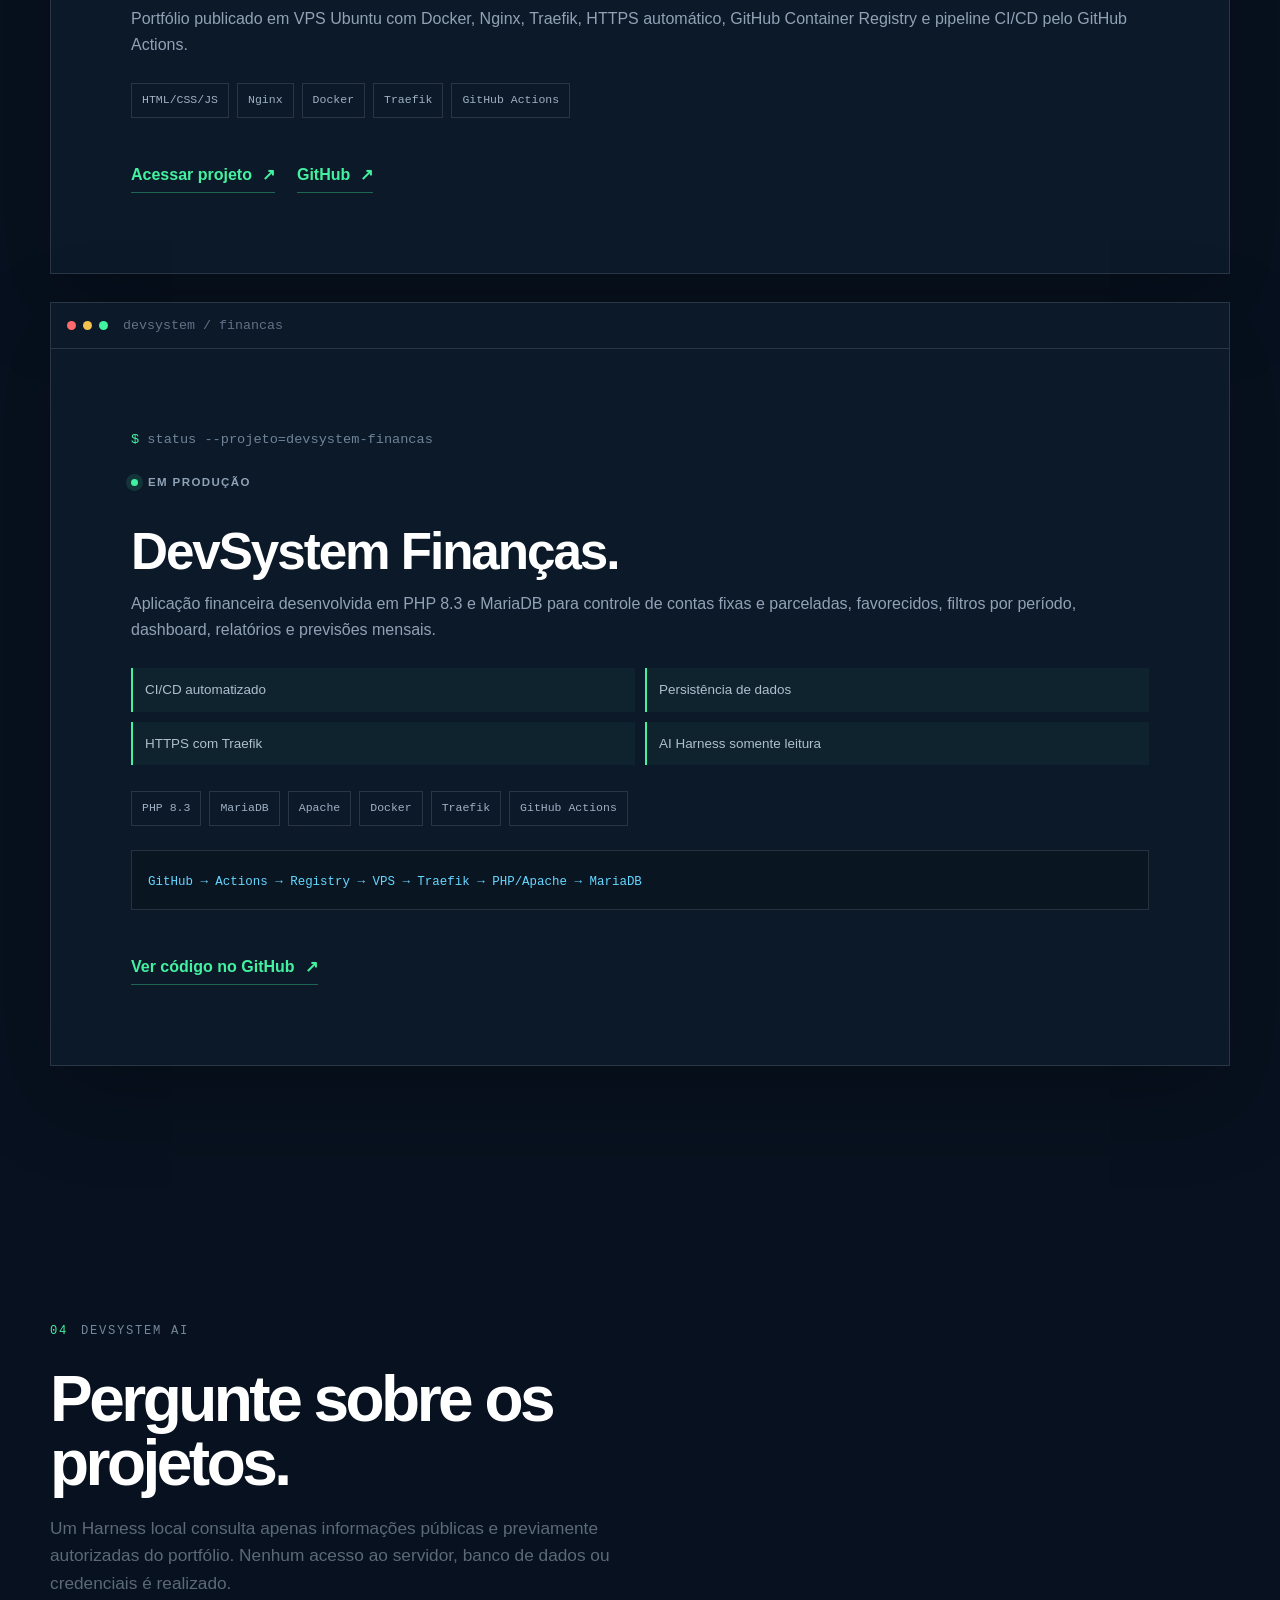
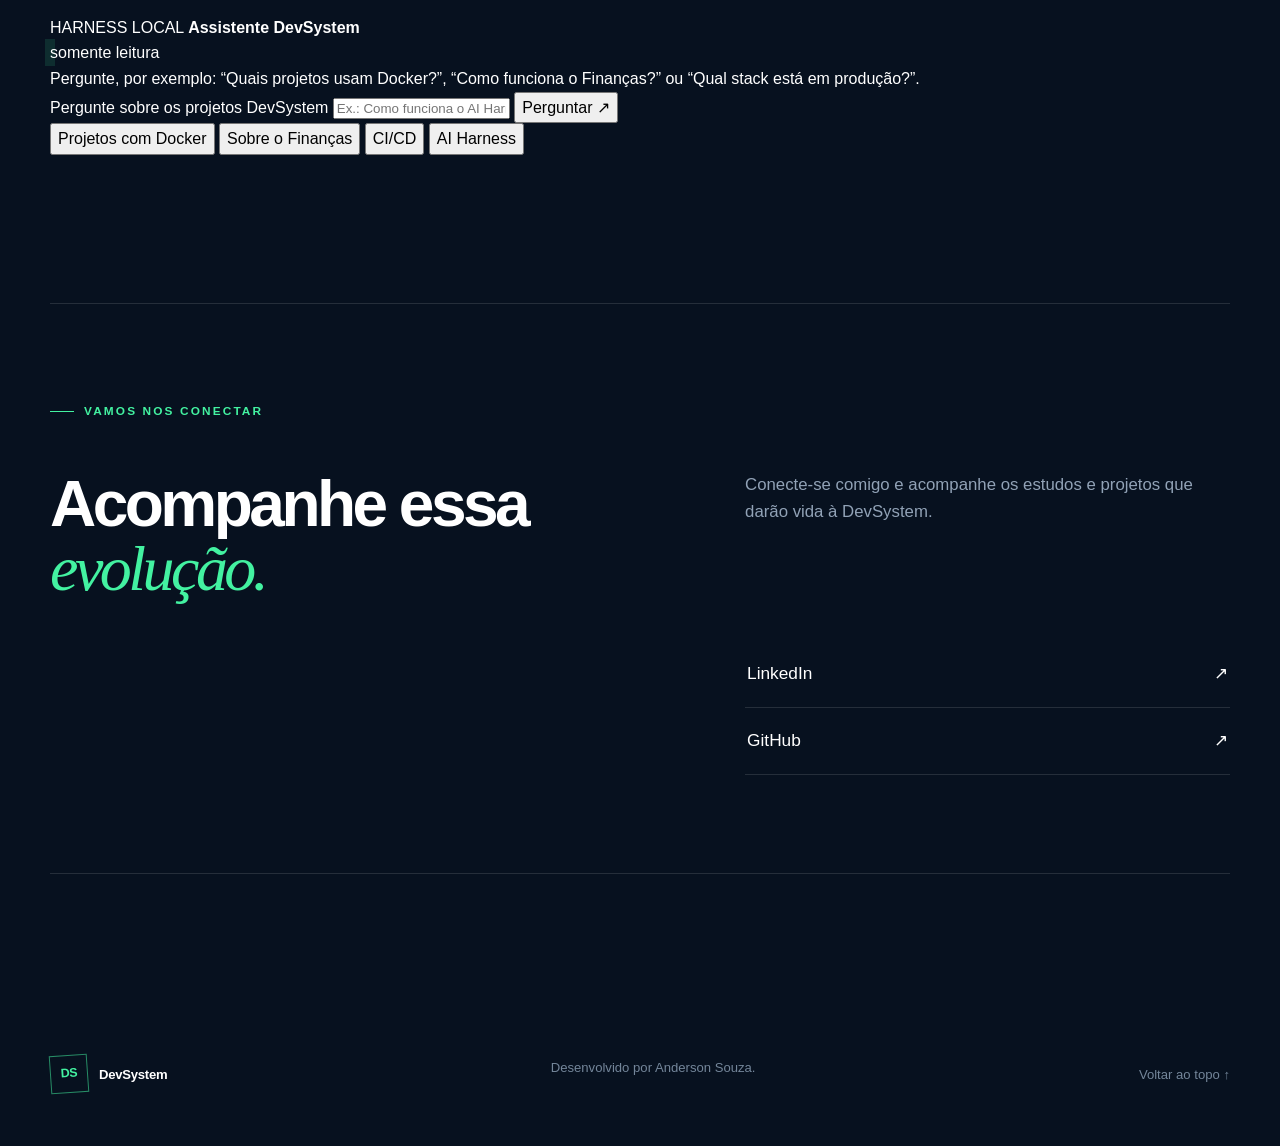
==== commit c8b211fd: "feat: adiciona interface do Harness local ao portfólio" ====
--- a/site/index.html
+++ b/site/index.html
@@ -22,6 +22,7 @@
         <a href="#sobre">Sobre</a>
         <a href="#tecnologias">Tecnologias</a>
         <a href="#projetos">Projetos</a>
+        <a href="#assistente">DevSystem AI</a>
         <a class="nav-contact" href="#contato">Contato</a>
       </nav>
     </header>
@@ -149,6 +150,43 @@
         </div>
       </section>
 
+      <section id="assistente" class="assistant-section section-shell section-space">
+        <div class="section-heading reveal">
+          <div class="section-label"><span>04</span> DEVSYSTEM AI</div>
+          <h2>Pergunte sobre os projetos.</h2>
+          <p>Um Harness local consulta apenas informações públicas e previamente autorizadas do portfólio. Nenhum acesso ao servidor, banco de dados ou credenciais é realizado.</p>
+        </div>
+
+        <div class="assistant-panel reveal">
+          <div class="assistant-header">
+            <div>
+              <span class="assistant-kicker">HARNESS LOCAL</span>
+              <strong>Assistente DevSystem</strong>
+            </div>
+            <span class="assistant-safe"><span class="status-dot" aria-hidden="true"></span> somente leitura</span>
+          </div>
+
+          <div id="assistant-log" class="assistant-log" aria-live="polite">
+            <div class="assistant-message assistant-message-system">
+              Pergunte, por exemplo: “Quais projetos usam Docker?”, “Como funciona o Finanças?” ou “Qual stack está em produção?”.
+            </div>
+          </div>
+
+          <form id="assistant-form" class="assistant-form">
+            <label class="sr-only" for="assistant-input">Pergunte sobre os projetos DevSystem</label>
+            <input id="assistant-input" type="text" maxlength="180" autocomplete="off" placeholder="Ex.: Como funciona o AI Harness do Finanças?" />
+            <button type="submit">Perguntar <span aria-hidden="true">↗</span></button>
+          </form>
+
+          <div class="assistant-suggestions" aria-label="Perguntas sugeridas">
+            <button type="button" data-question="Quais projetos usam Docker?">Projetos com Docker</button>
+            <button type="button" data-question="Como funciona o DevSystem Finanças?">Sobre o Finanças</button>
+            <button type="button" data-question="Como funciona o CI/CD?">CI/CD</button>
+            <button type="button" data-question="O que é o AI Harness?">AI Harness</button>
+          </div>
+        </div>
+      </section>
+
       <section id="contato" class="contact section-shell section-space">
         <div class="contact-panel reveal">
           <p class="eyebrow"><span></span> VAMOS NOS CONECTAR</p>
--- a/site/styles.css
+++ b/site/styles.css
@@ -83,6 +83,20 @@
 .study-line { height: 2px; position: absolute; bottom: 30px; left: 28px; right: 28px; overflow: hidden; background: repeating-linear-gradient(90deg, #0ebd78 0 20px, #e8ecee 20px 28px); }
 
 .projects .section-heading { margin-bottom: 55px; }
+.project-grid { display: grid; gap: 28px; }
+.project-grid .project-board { max-width: none; width: 100%; margin-left: 0; }
+.project-featured { border-color: rgba(67,242,161,.28); }
+.project-status { display: inline-flex; align-items: center; gap: 10px; margin-top: 22px; color: #8fa2b6; font-size: .72rem; letter-spacing: .12em; font-weight: 700; }
+.project-status .status-dot { width: 7px; height: 7px; }
+.project-stack { list-style: none; display: flex; flex-wrap: wrap; gap: 8px; padding: 0; margin: 26px 0 0; }
+.project-stack li { border: 1px solid var(--line); padding: 7px 10px; color: #9eb0c2; font-family: ui-monospace, SFMono-Regular, Menlo, monospace; font-size: .72rem; }
+.project-highlights { display: grid; grid-template-columns: repeat(2,minmax(0,1fr)); gap: 10px; margin-top: 26px; }
+.project-highlights span { padding: 11px 12px; border-left: 2px solid var(--accent); background: rgba(67,242,161,.045); color: #afbfce; font-size: .84rem; }
+.project-architecture { margin-top: 24px; padding: 16px; border: 1px solid var(--line); background: rgba(0,0,0,.16); overflow-x: auto; }
+.project-architecture code { color: var(--accent-2); white-space: nowrap; font-family: ui-monospace, SFMono-Regular, Menlo, monospace; font-size: .78rem; }
+.project-links { display: flex; flex-wrap: wrap; gap: 22px; margin-top: 22px; }
+.project-links a { margin-top: 0; }
+
 .project-board { max-width: 920px; margin-left: auto; border: 1px solid var(--line); background: var(--ink-2); box-shadow: 0 30px 80px rgba(0,0,0,.25); }
 .terminal-bar { height: 46px; display: flex; align-items: center; gap: 7px; padding-inline: 16px; border-bottom: 1px solid var(--line); }
 .terminal-bar > span { width: 9px; height: 9px; border-radius: 50%; background: #314054; }
@@ -125,6 +139,7 @@
   .portrait-wrap { justify-self: center; width: min(88%, 470px); }
   .about-grid, .contact-panel { grid-template-columns: 1fr; gap: 35px; }
   .tech-grid { grid-template-columns: 1fr; }
+  .project-highlights { grid-template-columns: 1fr; }
   .contact-links { grid-column: 1; }
 }
 
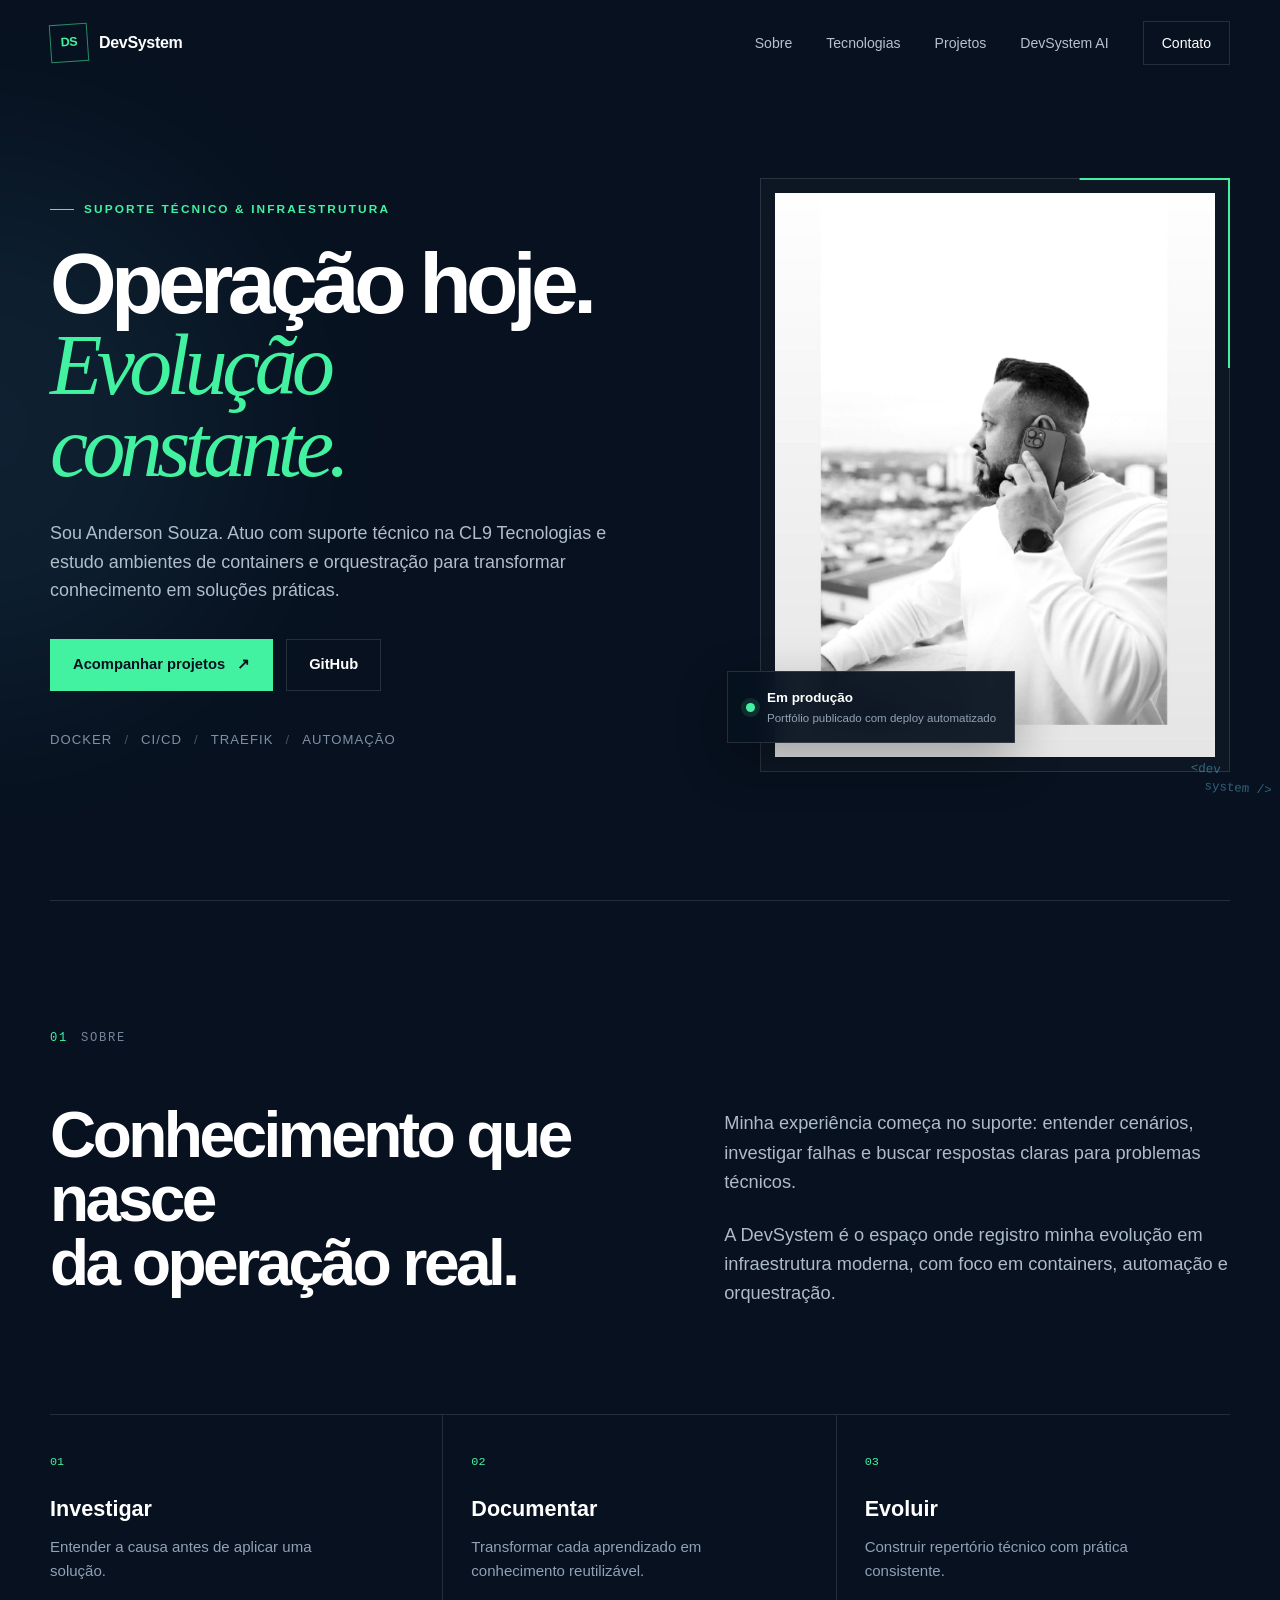
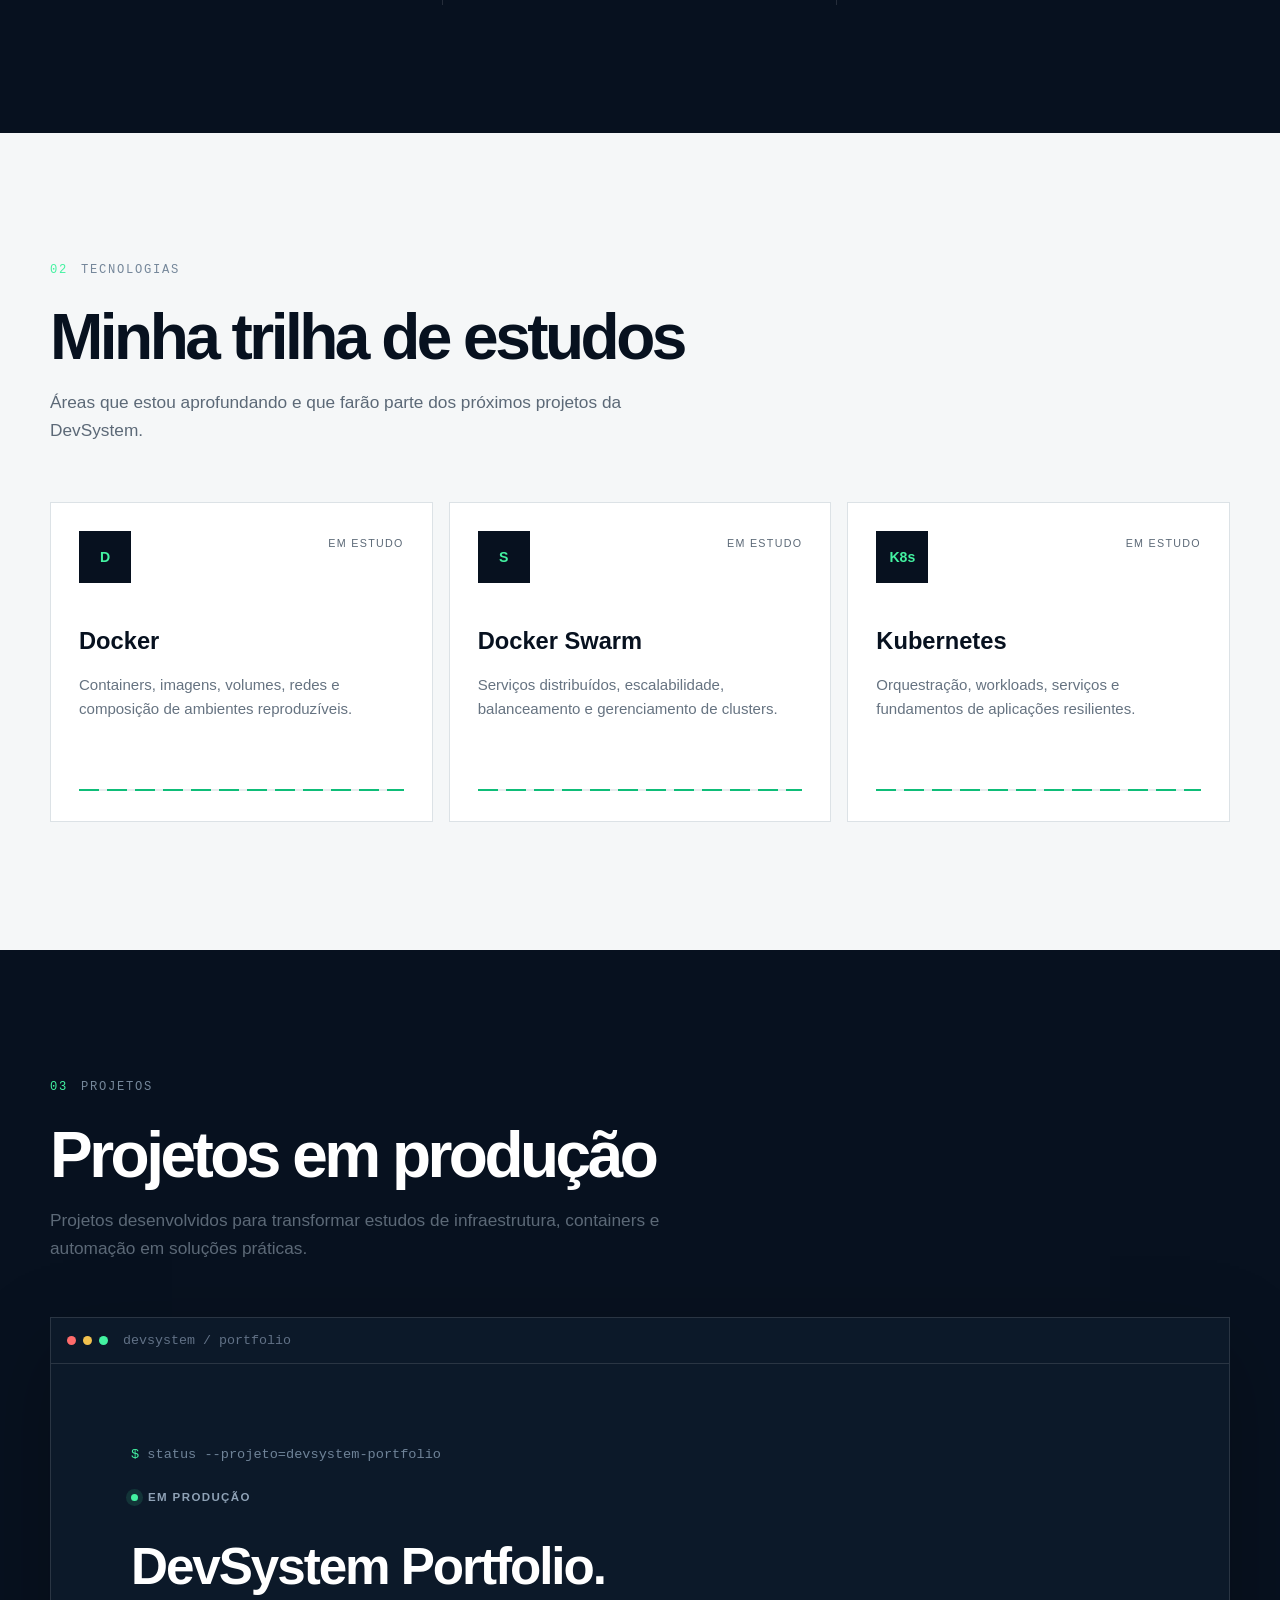
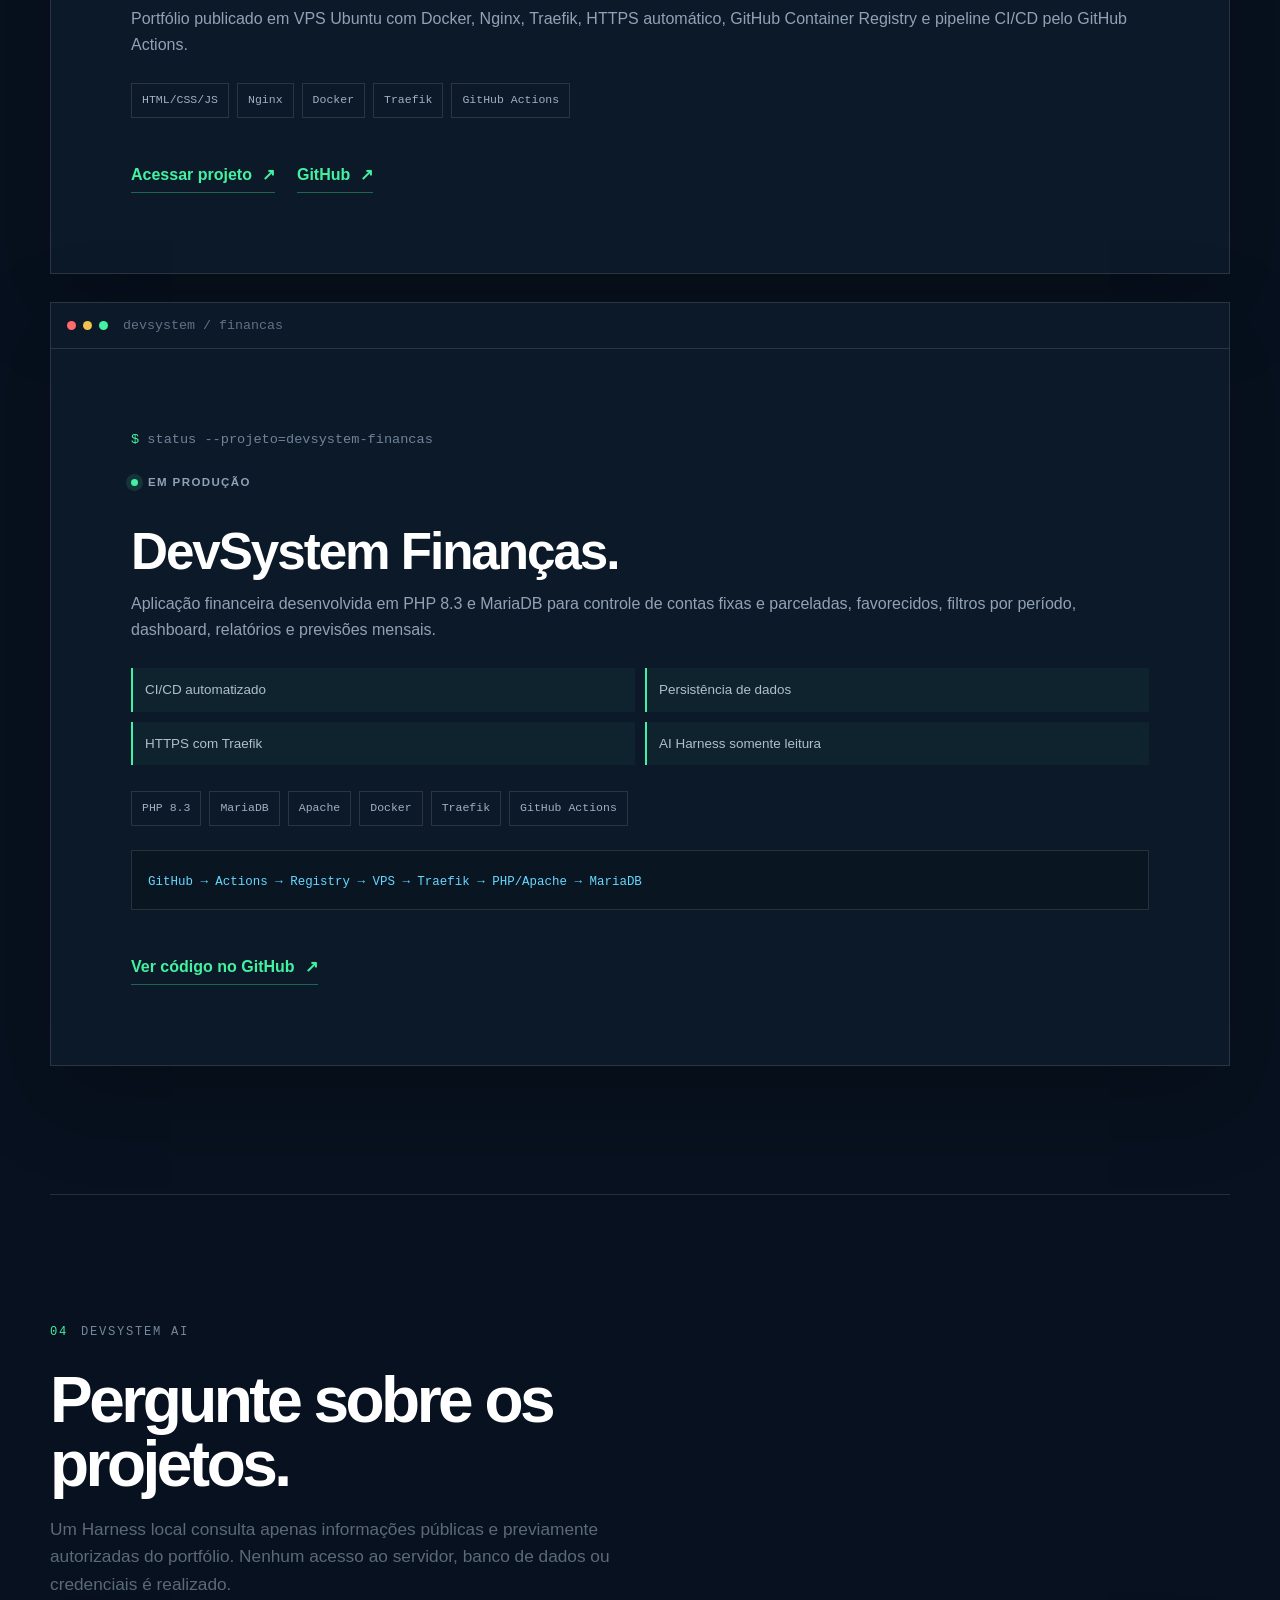
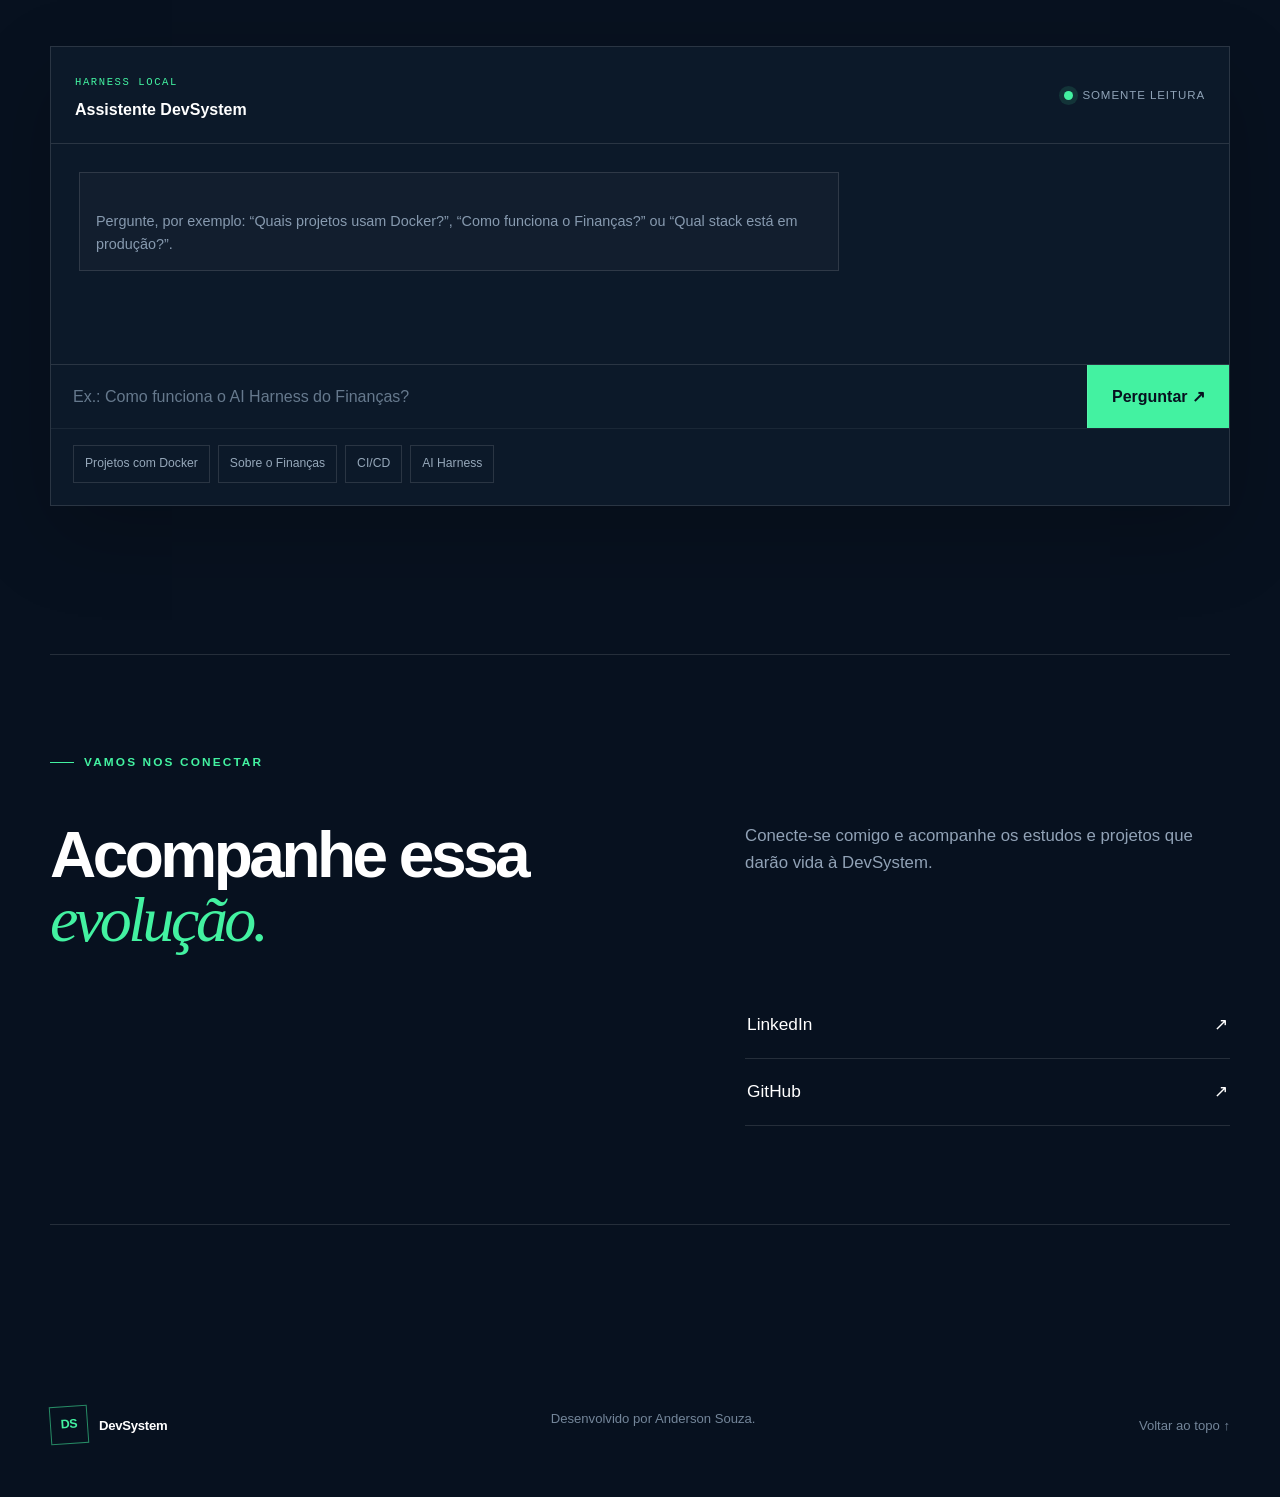
==== commit 0ef7e071: "fix: força atualização dos assets do Harness" ====
--- a/site/index.html
+++ b/site/index.html
@@ -7,7 +7,7 @@
     <meta name="theme-color" content="#07111f" />
     <title>DevSystem | Anderson Souza</title>
     <link rel="icon" type="image/svg+xml" href="assets/favicon.svg" />
-    <link rel="stylesheet" href="styles.css" />
+    <link rel="stylesheet" href="styles.css?v=20260922-1" />
   </head>
   <body>
     <header class="site-header">
@@ -205,6 +205,6 @@
       <p>Desenvolvido por Anderson Souza.</p>
       <a href="#inicio">Voltar ao topo ↑</a>
     </footer>
-    <script src="app.js"></script>
+    <script src="app.js?v=20260922-1"></script>
   </body>
 </html>
--- a/site/styles.css
+++ b/site/styles.css
@@ -111,6 +111,27 @@
 .project-empty p { color: var(--muted); }
 .project-empty a { display: inline-flex; gap: 10px; color: var(--accent); font-weight: 700; margin-top: 22px; padding-bottom: 5px; border-bottom: 1px solid rgba(67,242,161,.35); }
 
+.assistant-section { border-top: 1px solid var(--line); }
+.assistant-section .section-heading { margin-bottom: 48px; }
+.assistant-panel { border: 1px solid var(--line); background: var(--ink-2); box-shadow: 0 30px 80px rgba(0,0,0,.2); }
+.assistant-header { display: flex; align-items: center; justify-content: space-between; gap: 20px; padding: 20px 24px; border-bottom: 1px solid var(--line); }
+.assistant-header strong { display: block; margin-top: 4px; }
+.assistant-kicker { color: var(--accent); font-family: ui-monospace, SFMono-Regular, Menlo, monospace; font-size: .66rem; letter-spacing: .15em; }
+.assistant-safe { display: inline-flex; align-items: center; gap: 9px; color: #8fa2b6; font-size: .72rem; text-transform: uppercase; letter-spacing: .08em; }
+.assistant-log { min-height: 220px; max-height: 420px; overflow-y: auto; padding: 28px; display: flex; flex-direction: column; gap: 14px; }
+.assistant-message { max-width: min(760px, 92%); padding: 14px 16px; border: 1px solid var(--line); white-space: pre-line; }
+.assistant-message-user { align-self: flex-end; background: rgba(67,242,161,.1); border-color: rgba(67,242,161,.22); }
+.assistant-message-bot, .assistant-message-system { align-self: flex-start; background: rgba(255,255,255,.025); color: #bdc8d3; }
+.assistant-message-system { color: #879aaf; font-size: .9rem; }
+.assistant-form { display: grid; grid-template-columns: 1fr auto; border-top: 1px solid var(--line); }
+.assistant-form input { width: 100%; min-width: 0; border: 0; outline: 0; background: transparent; color: #fff; padding: 19px 22px; font: inherit; }
+.assistant-form input::placeholder { color: #66798d; }
+.assistant-form button { border: 0; border-left: 1px solid var(--line); background: var(--accent); color: var(--ink); padding: 0 24px; font-weight: 800; cursor: pointer; }
+.assistant-suggestions { display: flex; flex-wrap: wrap; gap: 8px; padding: 16px 22px 22px; border-top: 1px solid rgba(255,255,255,.06); }
+.assistant-suggestions button { border: 1px solid var(--line); background: transparent; color: #96a8ba; padding: 8px 11px; font-size: .76rem; cursor: pointer; }
+.assistant-suggestions button:hover { color: var(--accent); border-color: rgba(67,242,161,.35); }
+.sr-only { position: absolute; width: 1px; height: 1px; padding: 0; margin: -1px; overflow: hidden; clip: rect(0,0,0,0); white-space: nowrap; border: 0; }
+
 .contact { padding-top: 20px; }
 .contact-panel { border-top: 1px solid var(--line); border-bottom: 1px solid var(--line); padding-block: 98px; display: grid; grid-template-columns: 1.1fr .9fr; gap: 40px 8vw; align-items: end; }
 .contact-panel .eyebrow { grid-column: 1 / -1; }
@@ -140,6 +161,7 @@
   .about-grid, .contact-panel { grid-template-columns: 1fr; gap: 35px; }
   .tech-grid { grid-template-columns: 1fr; }
   .project-highlights { grid-template-columns: 1fr; }
+  .assistant-header { align-items: flex-start; flex-direction: column; }
   .contact-links { grid-column: 1; }
 }
 
@@ -152,6 +174,9 @@
   .principles article, .principles article + article { border-right: 0; border-bottom: 1px solid var(--line); padding: 28px 0; min-height: auto; }
   .principles article:last-child { border-bottom: 0; }
   .project-empty { padding: 38px 24px; }
+  .assistant-form { grid-template-columns: 1fr; }
+  .assistant-form button { min-height: 50px; border-left: 0; border-top: 1px solid var(--line); }
+  .assistant-log { padding: 20px; }
   .site-footer { flex-direction: column; align-items: flex-start; justify-content: center; padding-block: 35px; }
 }
 
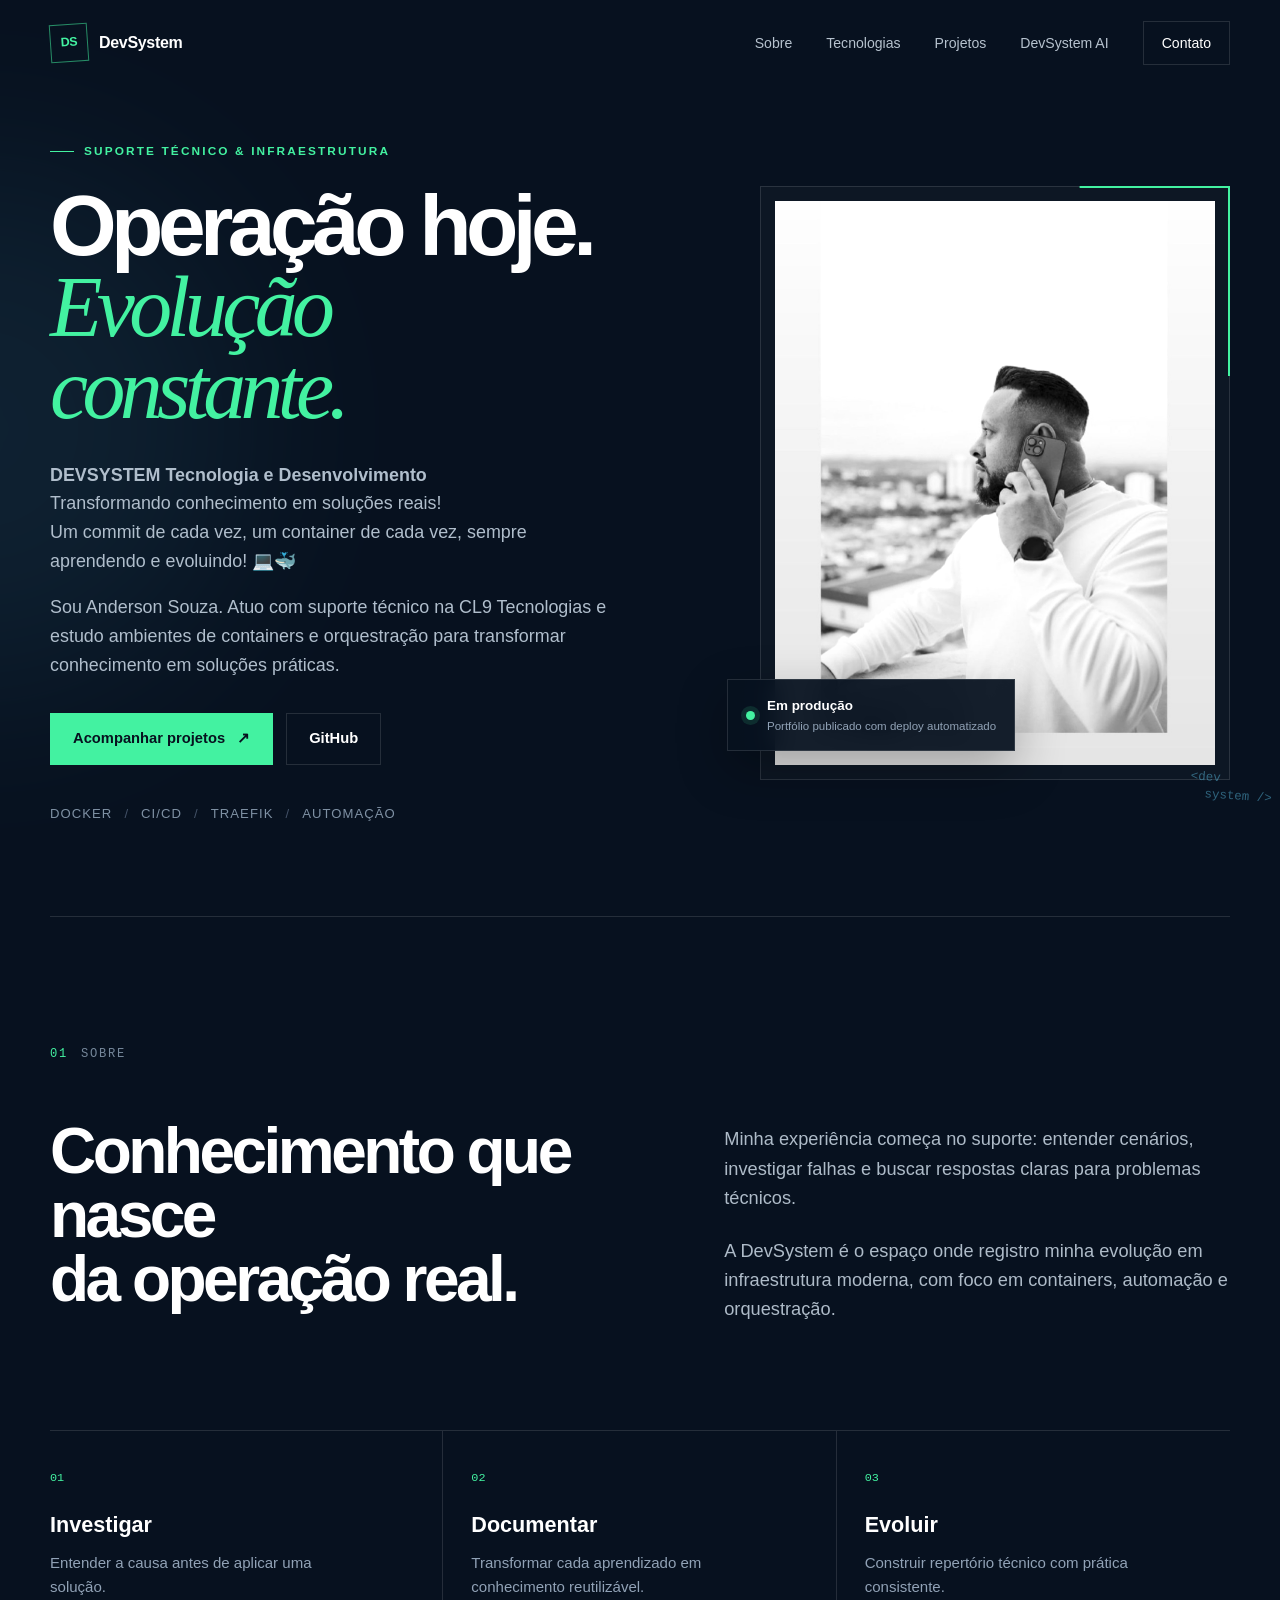
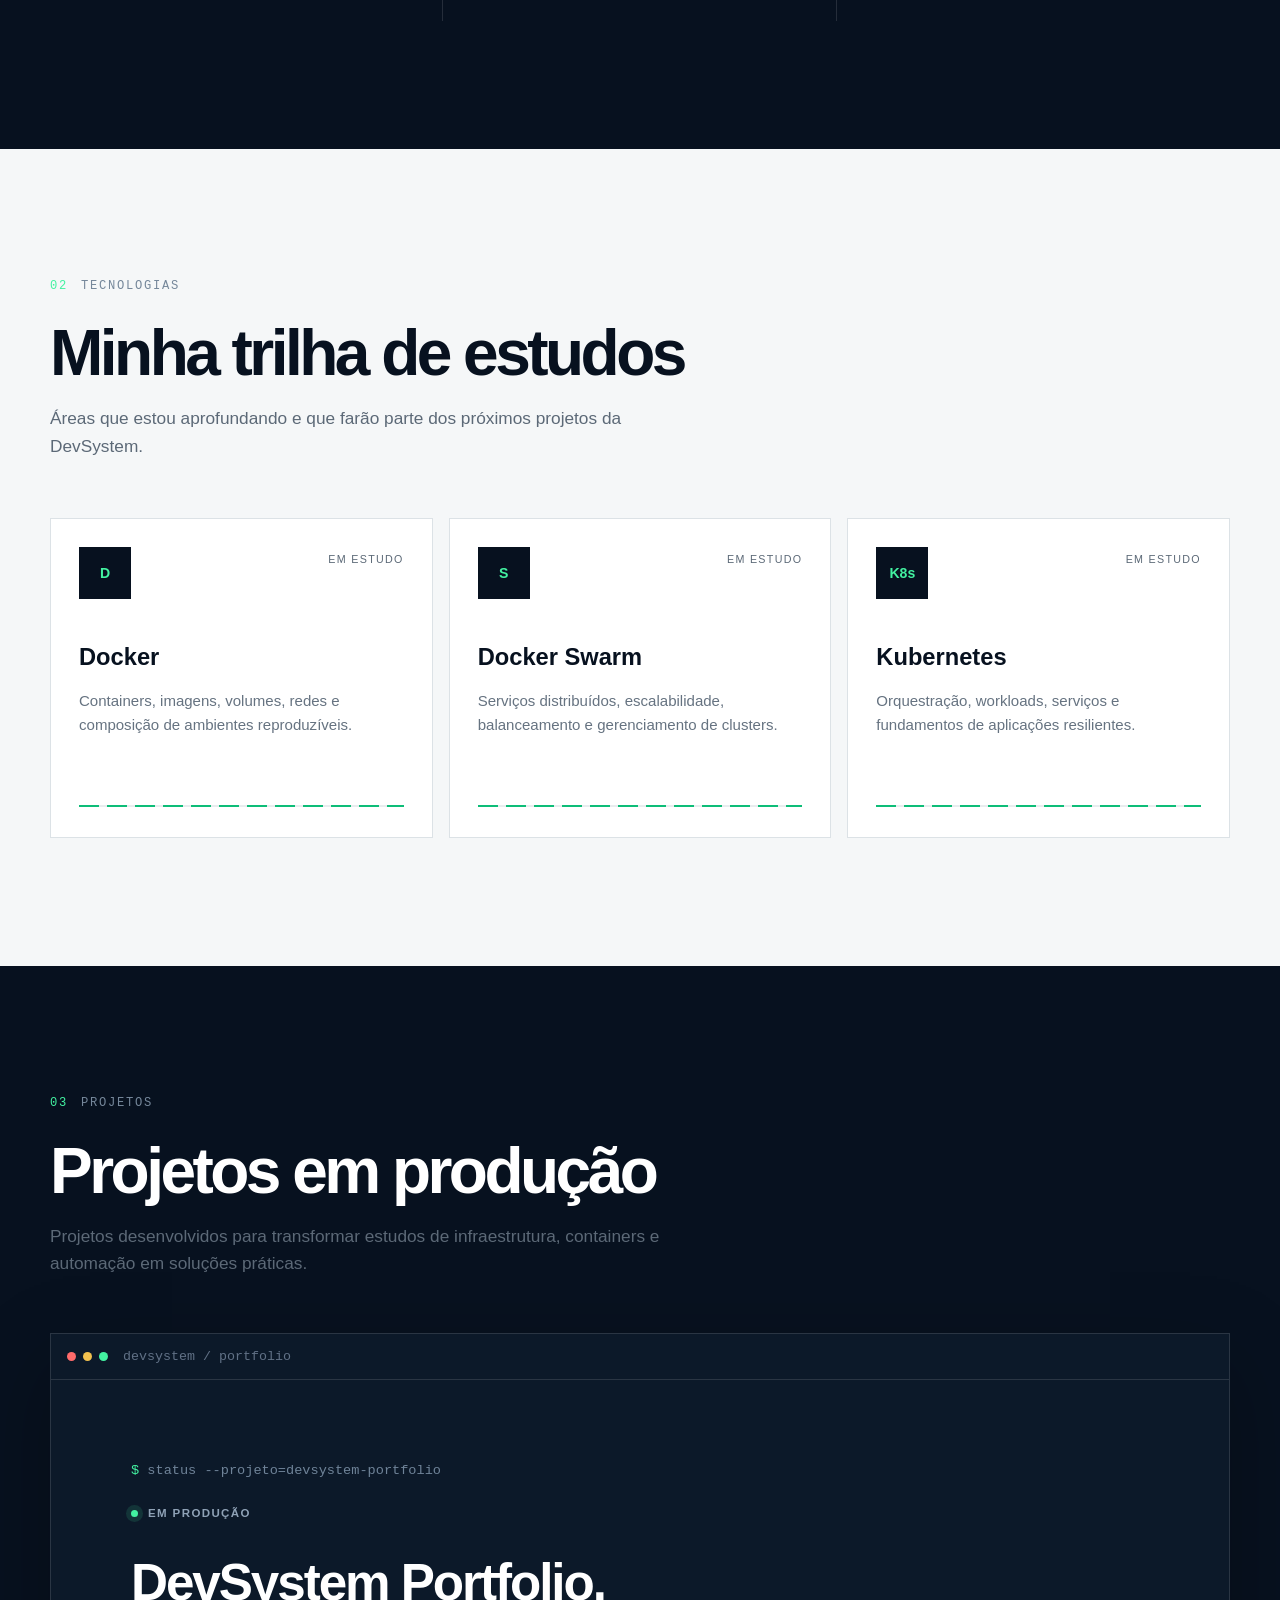
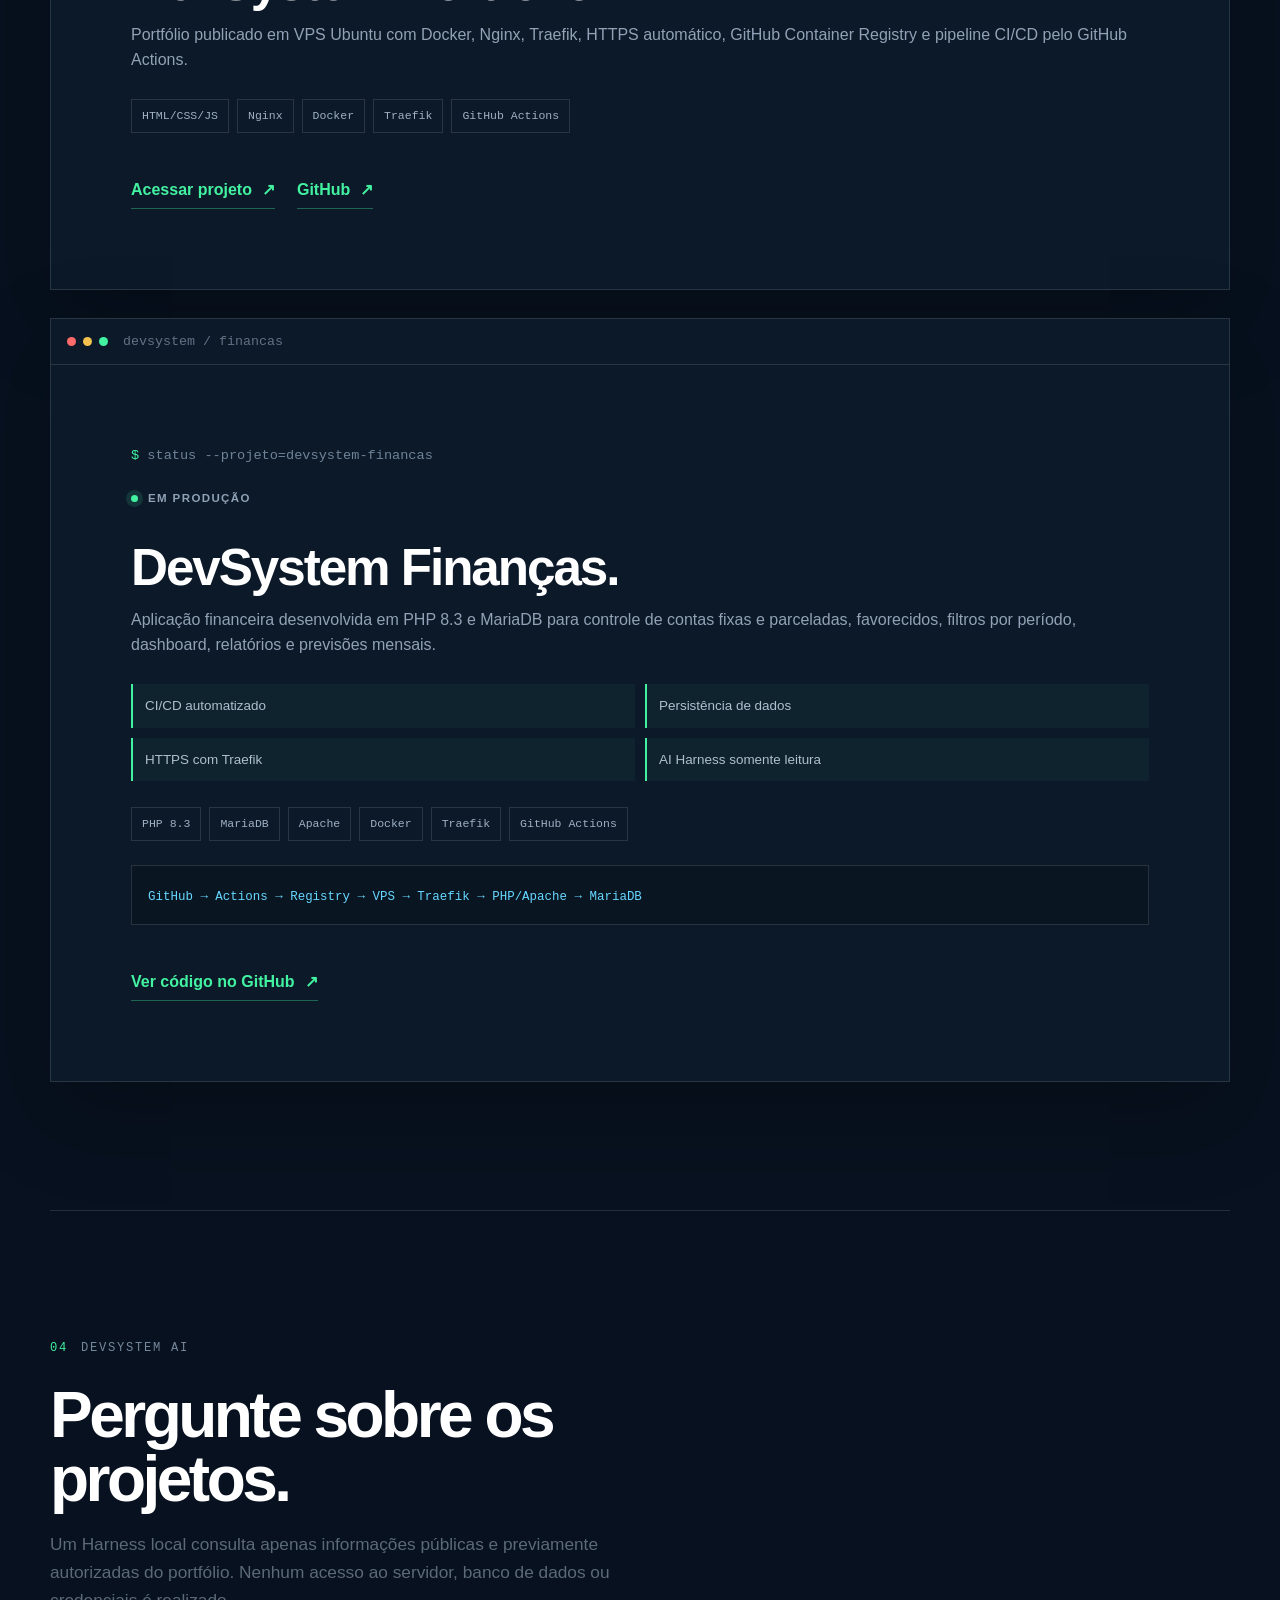
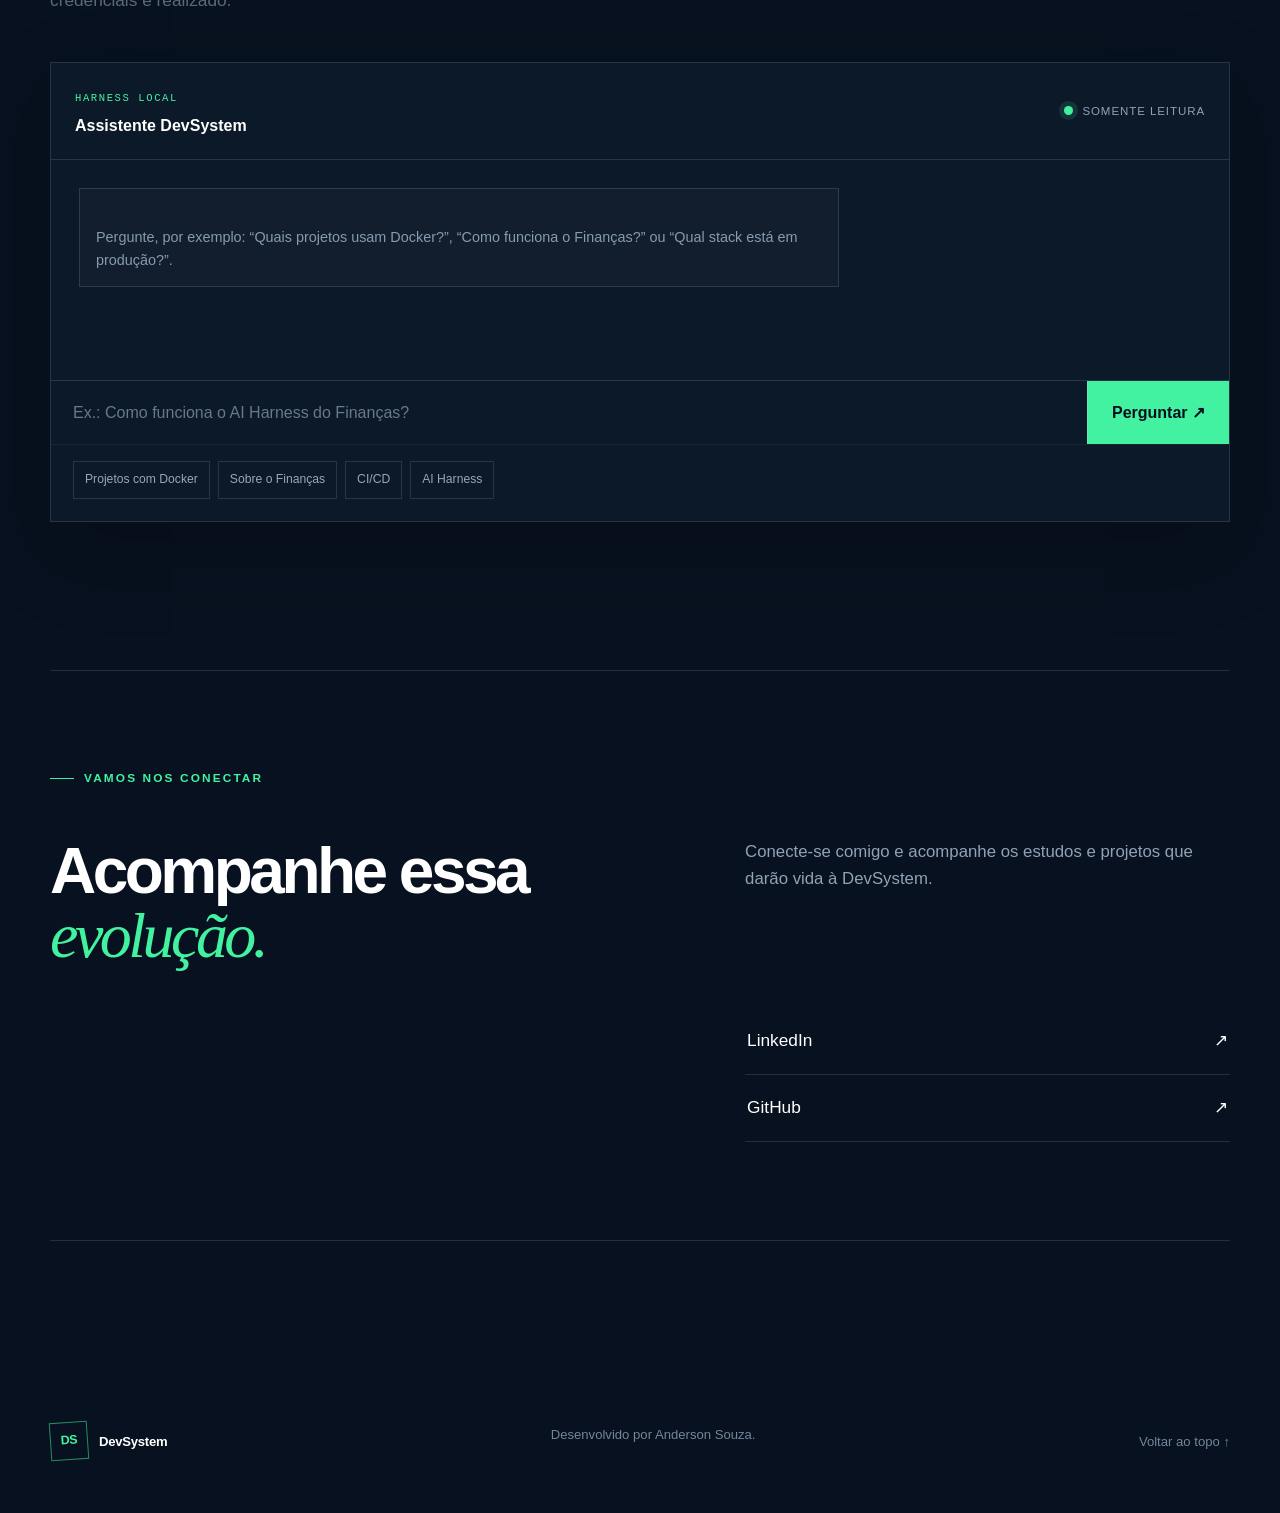
==== commit f231a6ef: "feat(portfolio): adiciona identidade institucional DEVSYSTEM na home" ====
--- a/site/index.html
+++ b/site/index.html
@@ -33,6 +33,11 @@
           <p class="eyebrow"><span></span> Suporte técnico &amp; infraestrutura</p>
           <h1>Operação hoje.<br /><em>Evolução constante.</em></h1>
           <p class="hero-text">
+            <strong>DEVSYSTEM Tecnologia e Desenvolvimento</strong><br />
+            Transformando conhecimento em soluções reais!<br />
+            Um commit de cada vez, um container de cada vez, sempre aprendendo e evoluindo! 💻🐳
+          </p>
+          <p class="hero-text">
             Sou Anderson Souza. Atuo com suporte técnico na CL9 Tecnologias e estudo ambientes de containers e orquestração para transformar conhecimento em soluções práticas.
           </p>
           <div class="hero-actions">
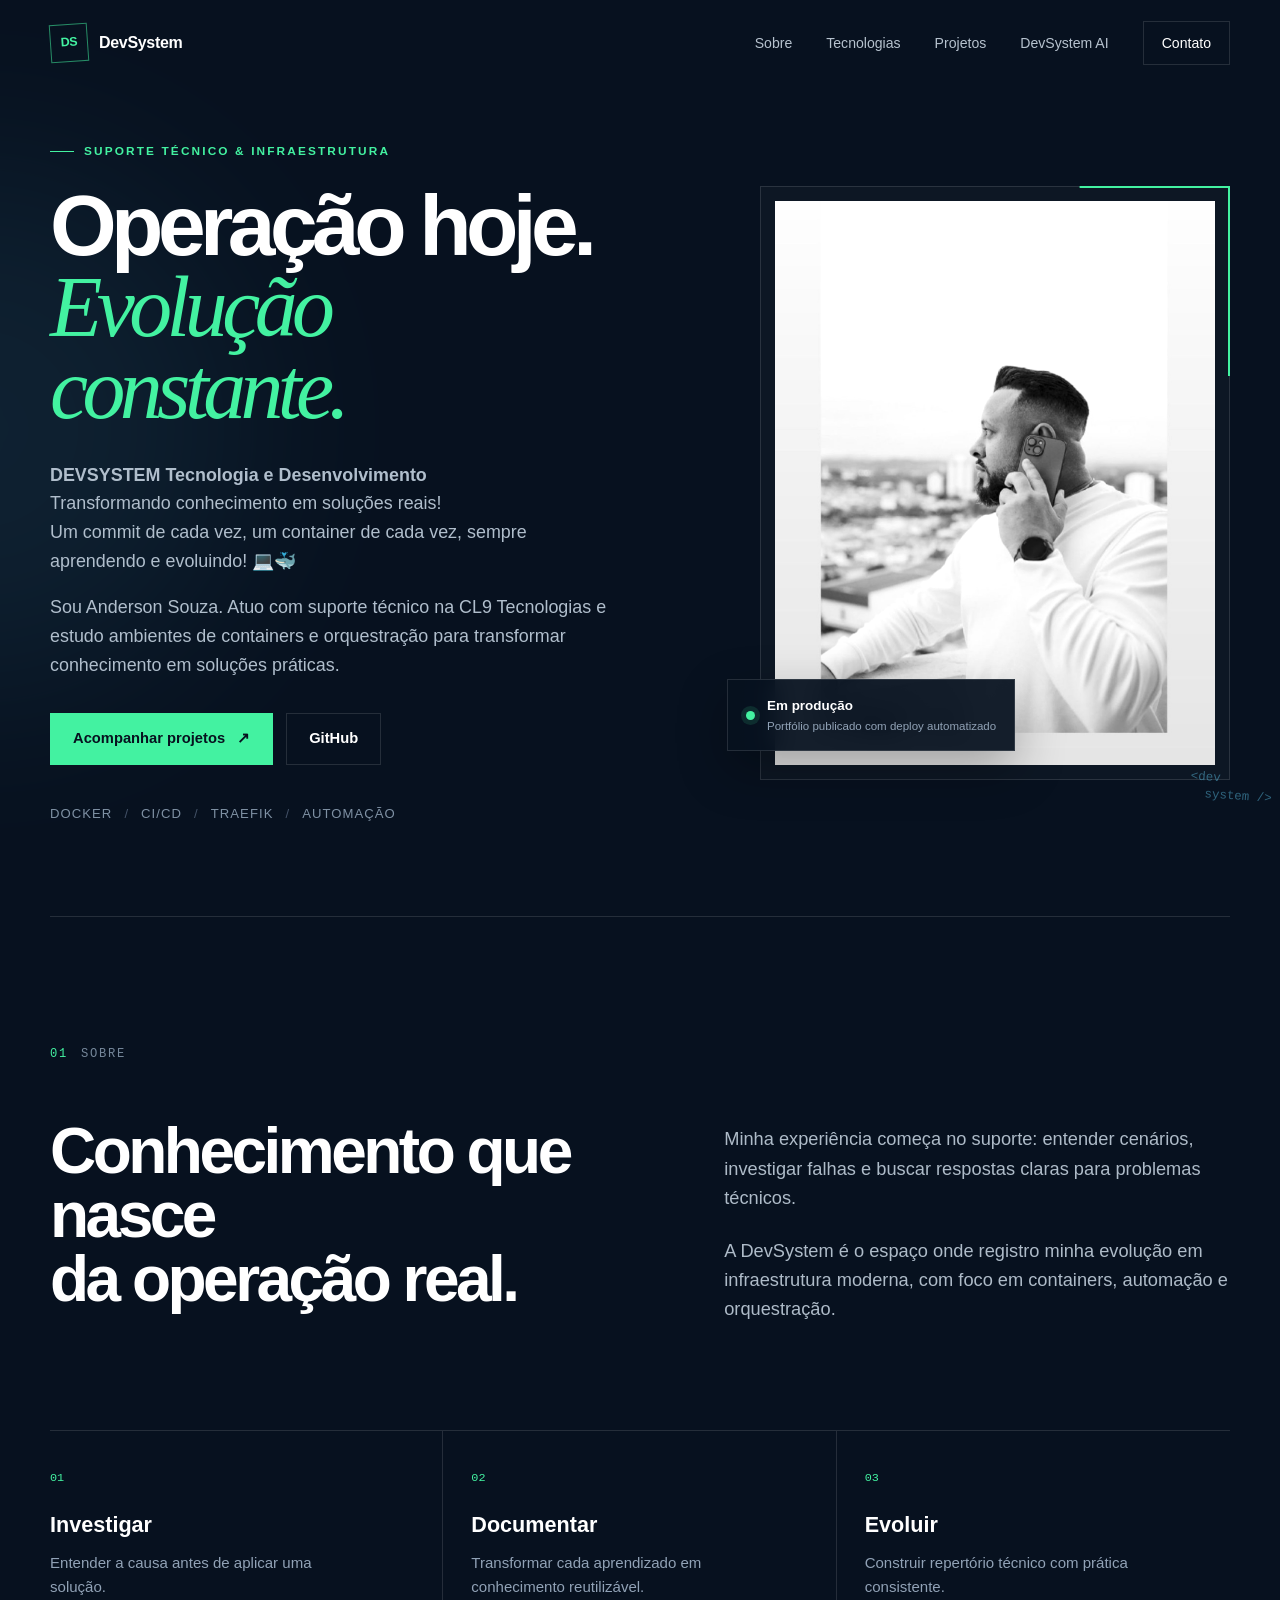
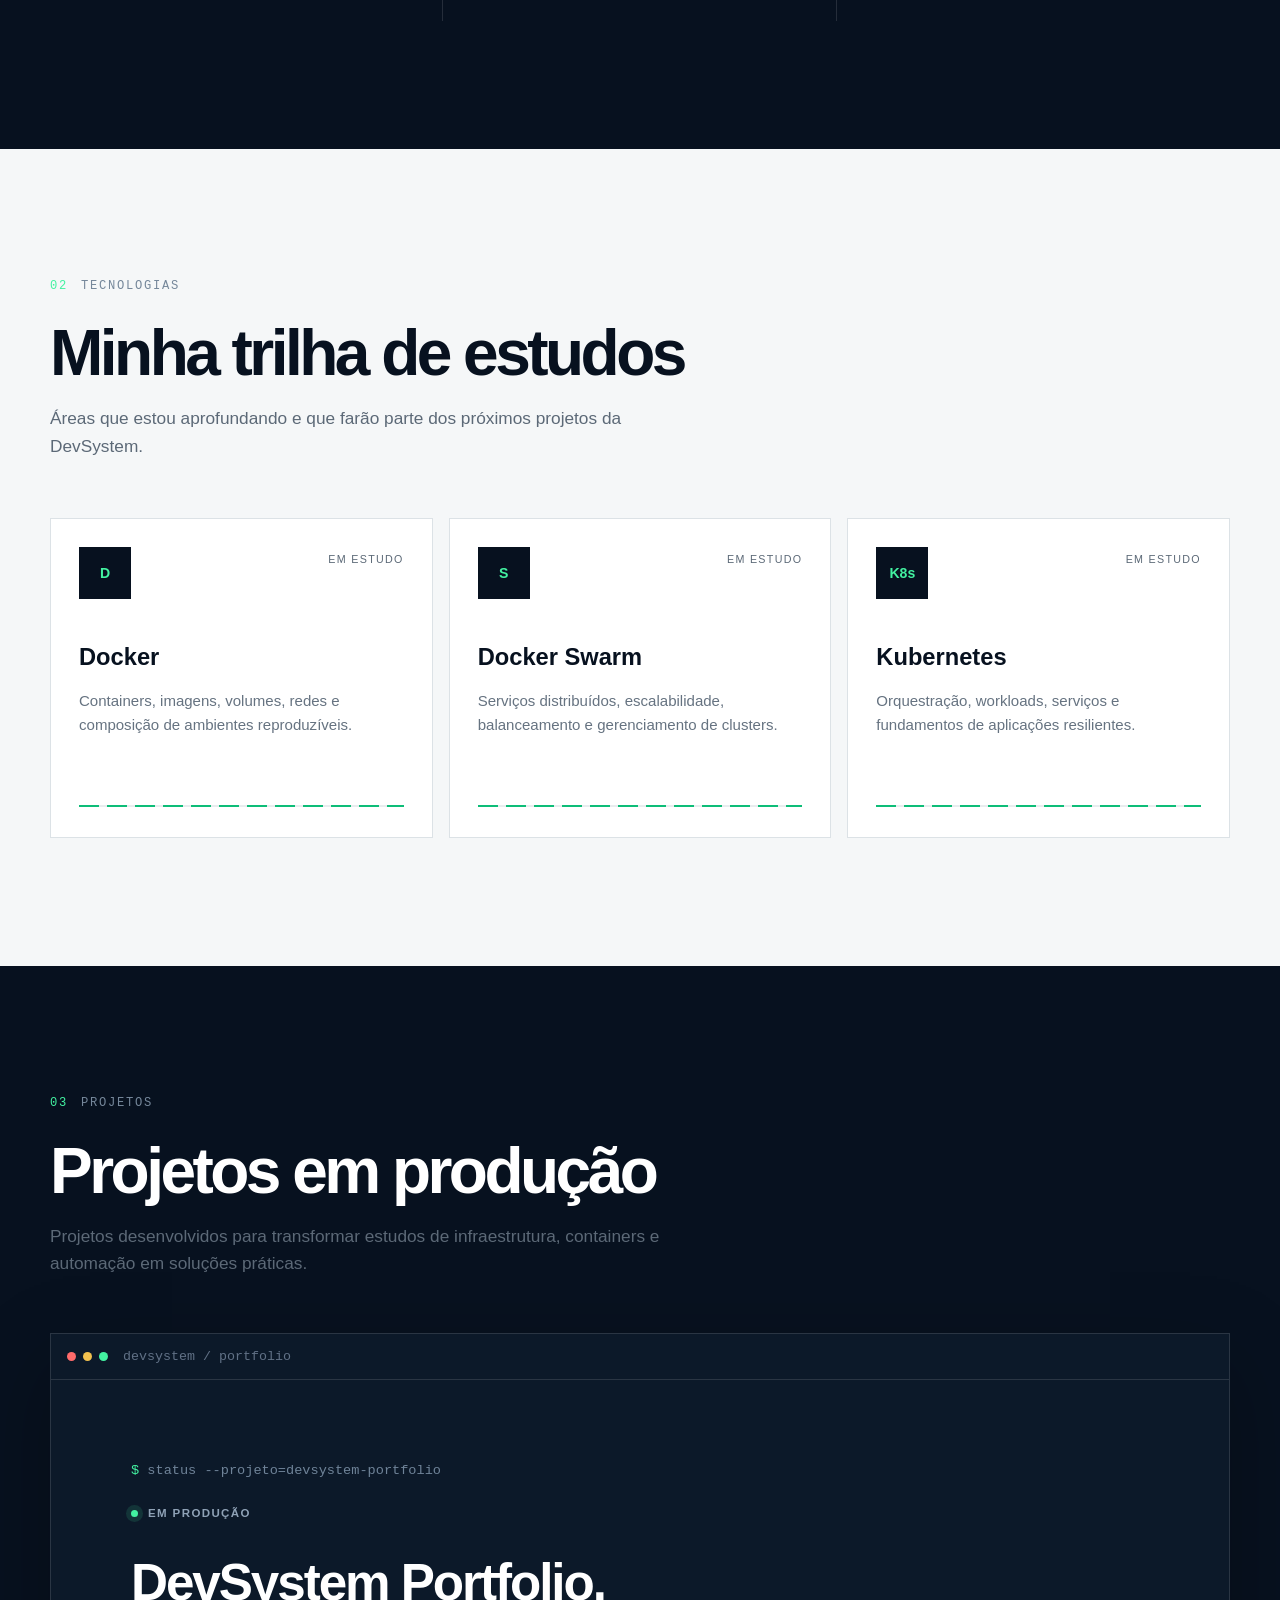
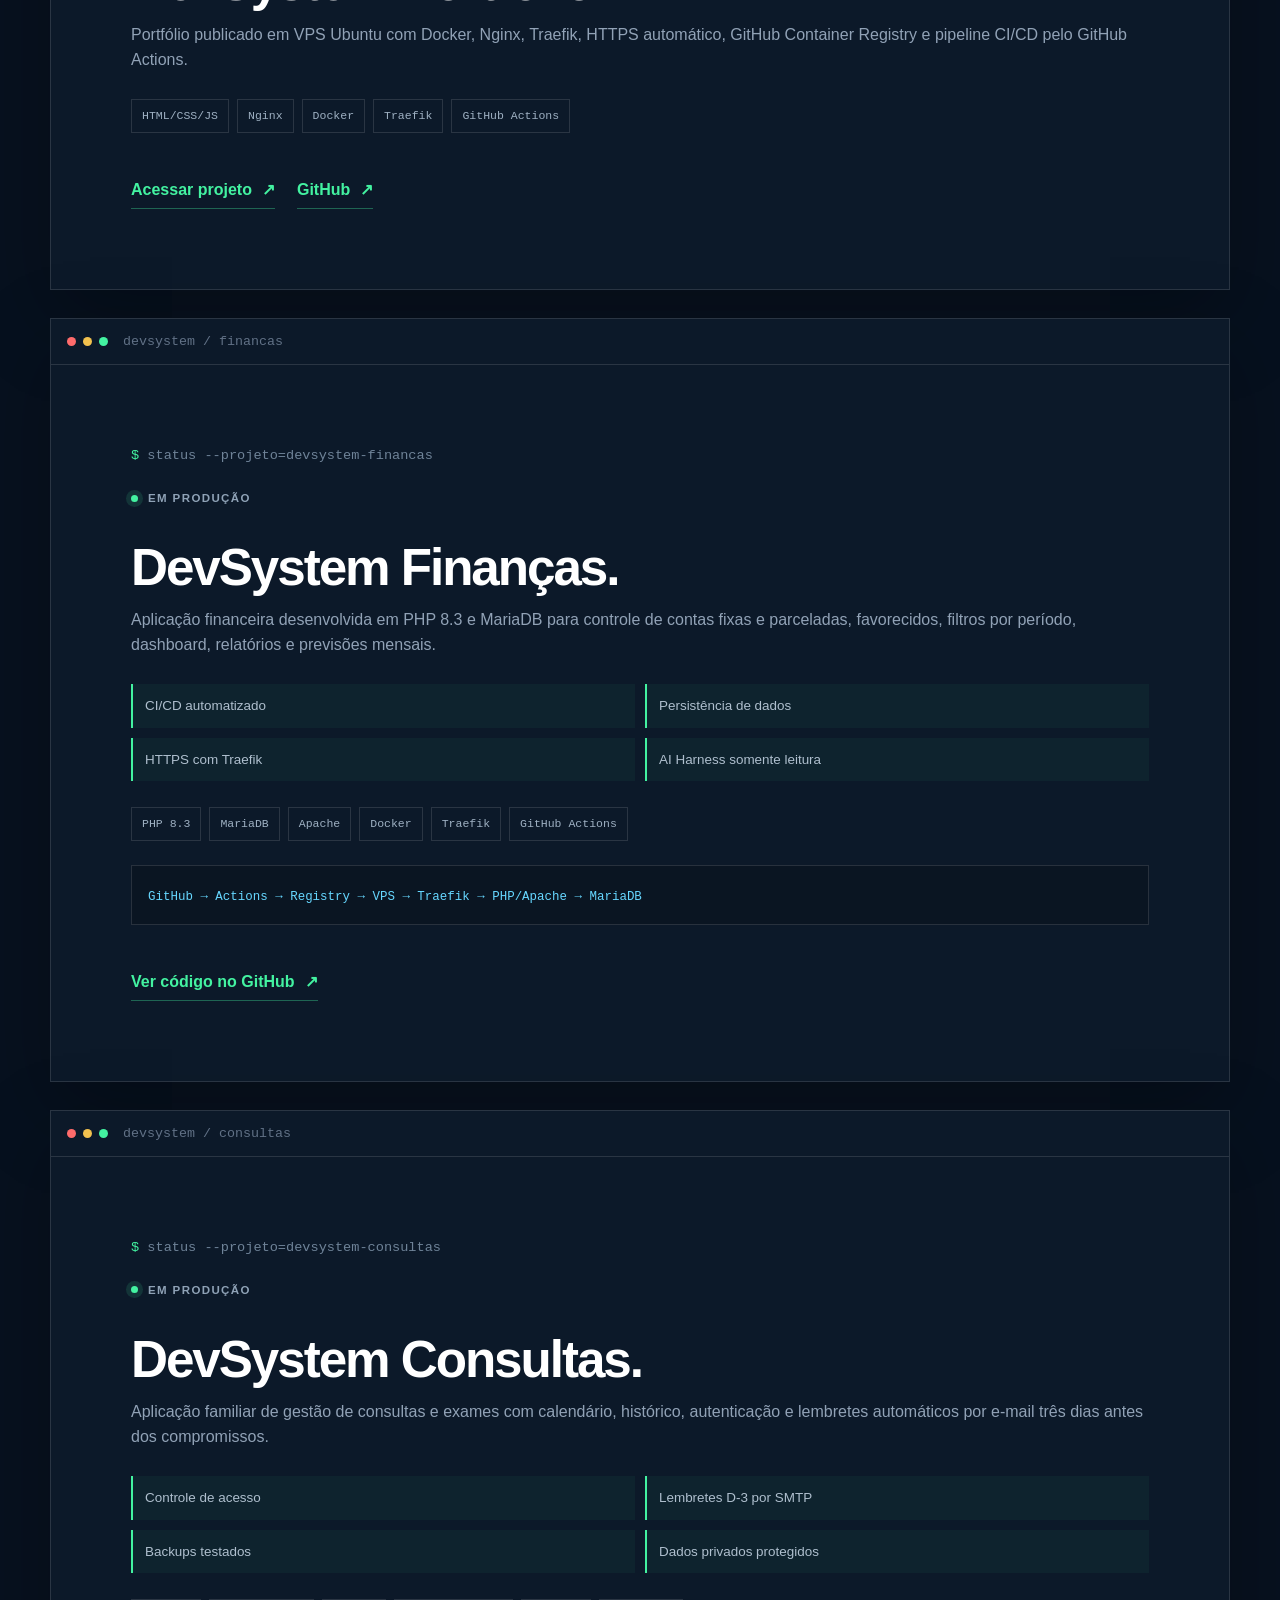
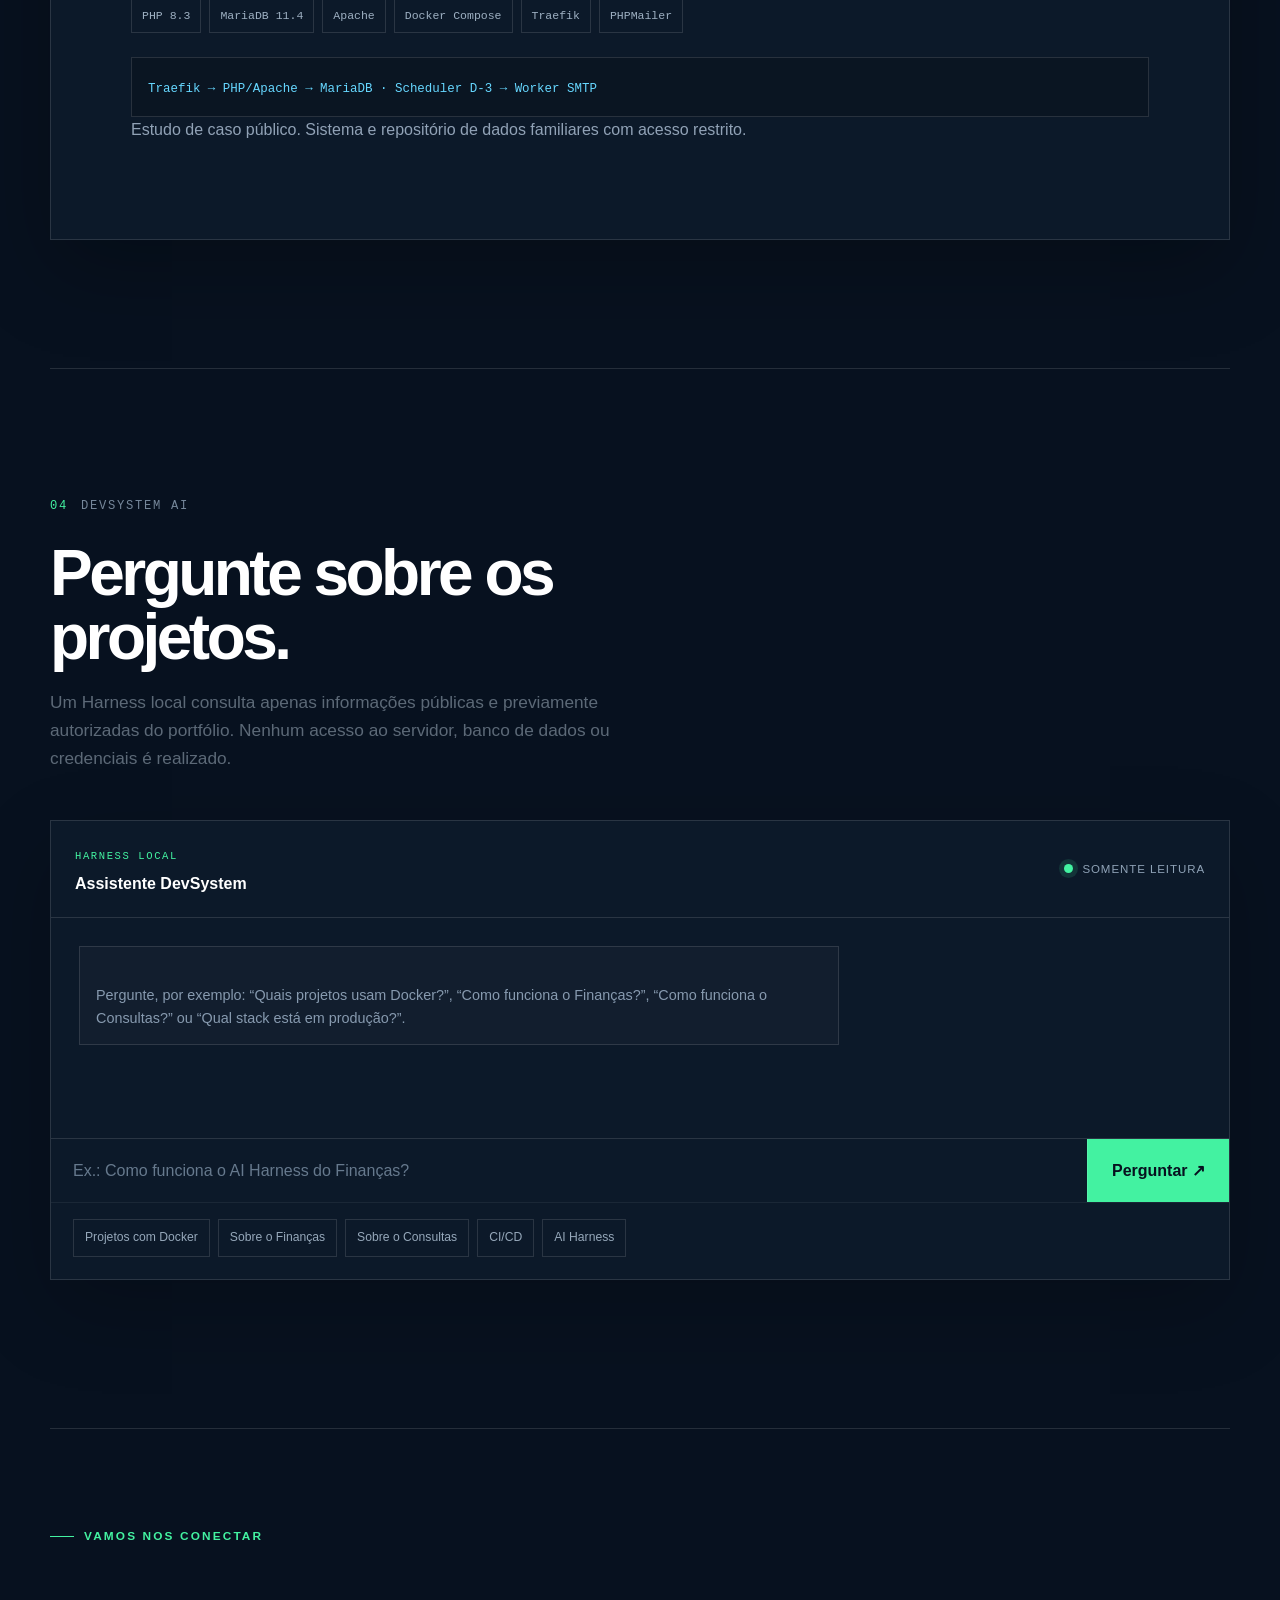
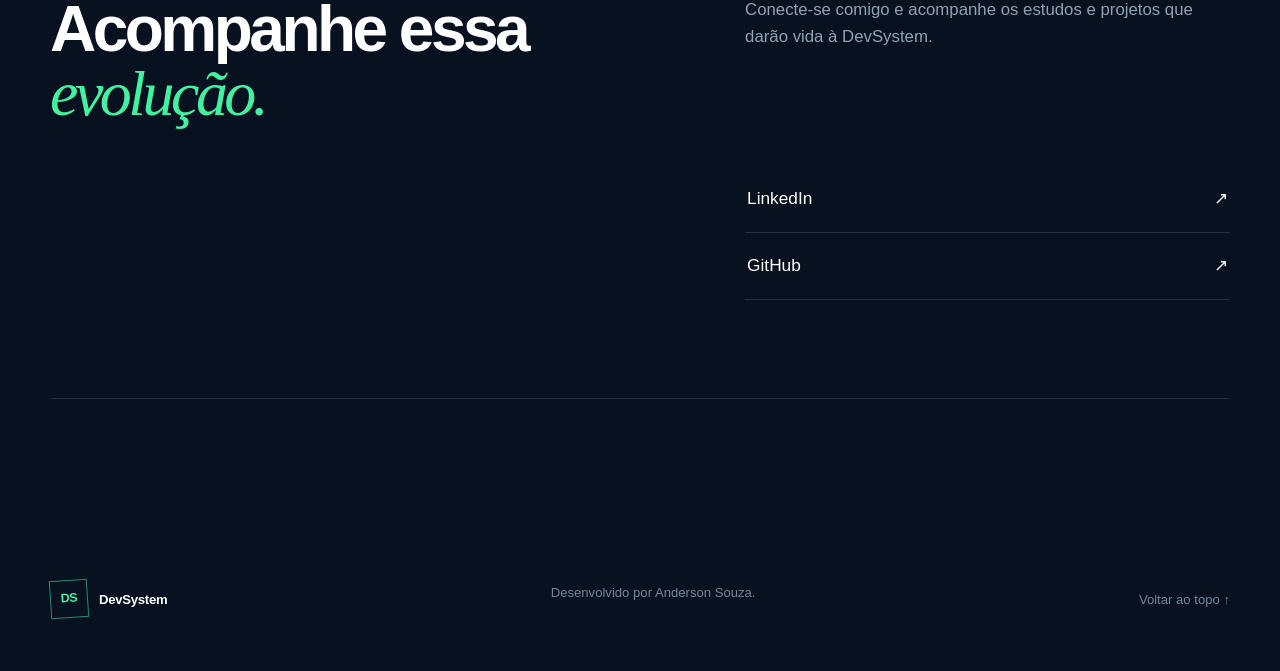
==== commit ad814577: "feat(portfolio): apresenta DevSystem Consultas (site/index.html)" ====
--- a/site/index.html
+++ b/site/index.html
@@ -152,6 +152,28 @@
               </div>
             </div>
           </article>
+          <article class="project-board reveal">
+            <div class="terminal-bar"><span></span><span></span><span></span><small>devsystem / consultas</small></div>
+            <div class="project-empty">
+              <div class="prompt" aria-hidden="true"><span>$</span> status --projeto=devsystem-consultas</div>
+              <div class="project-status"><span class="status-dot" aria-hidden="true"></span> EM PRODUÇÃO</div>
+              <h3>DevSystem Consultas.</h3>
+              <p>Aplicação familiar de gestão de consultas e exames com calendário, histórico, autenticação e lembretes automáticos por e-mail três dias antes dos compromissos.</p>
+              <div class="project-highlights">
+                <span>Controle de acesso</span>
+                <span>Lembretes D-3 por SMTP</span>
+                <span>Backups testados</span>
+                <span>Dados privados protegidos</span>
+              </div>
+              <ul class="project-stack" aria-label="Tecnologias do DevSystem Consultas">
+                <li>PHP 8.3</li><li>MariaDB 11.4</li><li>Apache</li><li>Docker Compose</li><li>Traefik</li><li>PHPMailer</li>
+              </ul>
+              <div class="project-architecture" aria-label="Resumo da arquitetura">
+                <code>Traefik → PHP/Apache → MariaDB · Scheduler D-3 → Worker SMTP</code>
+              </div>
+              <p class="project-privacy">Estudo de caso público. Sistema e repositório de dados familiares com acesso restrito.</p>
+            </div>
+          </article>
         </div>
       </section>
 
@@ -173,7 +195,7 @@
 
           <div id="assistant-log" class="assistant-log" aria-live="polite">
             <div class="assistant-message assistant-message-system">
-              Pergunte, por exemplo: “Quais projetos usam Docker?”, “Como funciona o Finanças?” ou “Qual stack está em produção?”.
+              Pergunte, por exemplo: “Quais projetos usam Docker?”, “Como funciona o Finanças?”, “Como funciona o Consultas?” ou “Qual stack está em produção?”.
             </div>
           </div>
 
@@ -186,6 +208,7 @@
           <div class="assistant-suggestions" aria-label="Perguntas sugeridas">
             <button type="button" data-question="Quais projetos usam Docker?">Projetos com Docker</button>
             <button type="button" data-question="Como funciona o DevSystem Finanças?">Sobre o Finanças</button>
+            <button type="button" data-question="Como funciona o DevSystem Consultas?">Sobre o Consultas</button>
             <button type="button" data-question="Como funciona o CI/CD?">CI/CD</button>
             <button type="button" data-question="O que é o AI Harness?">AI Harness</button>
           </div>
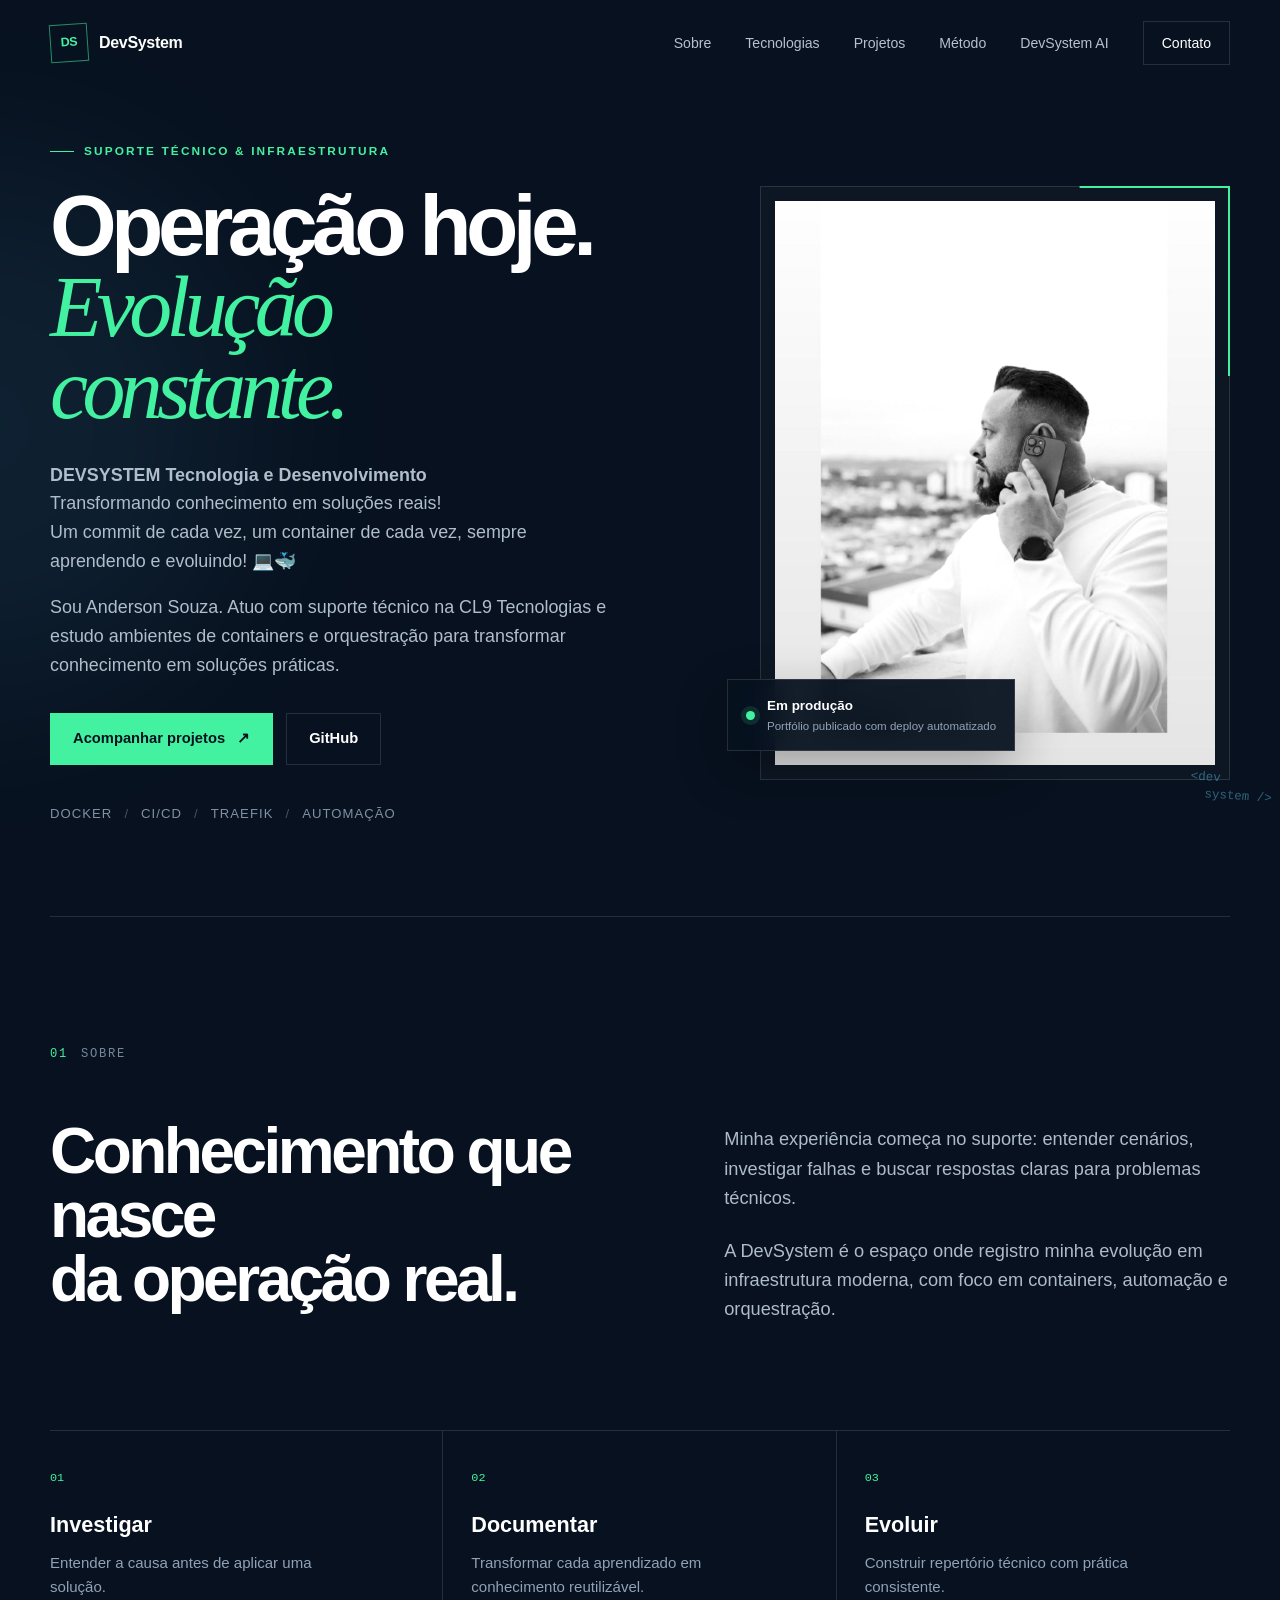
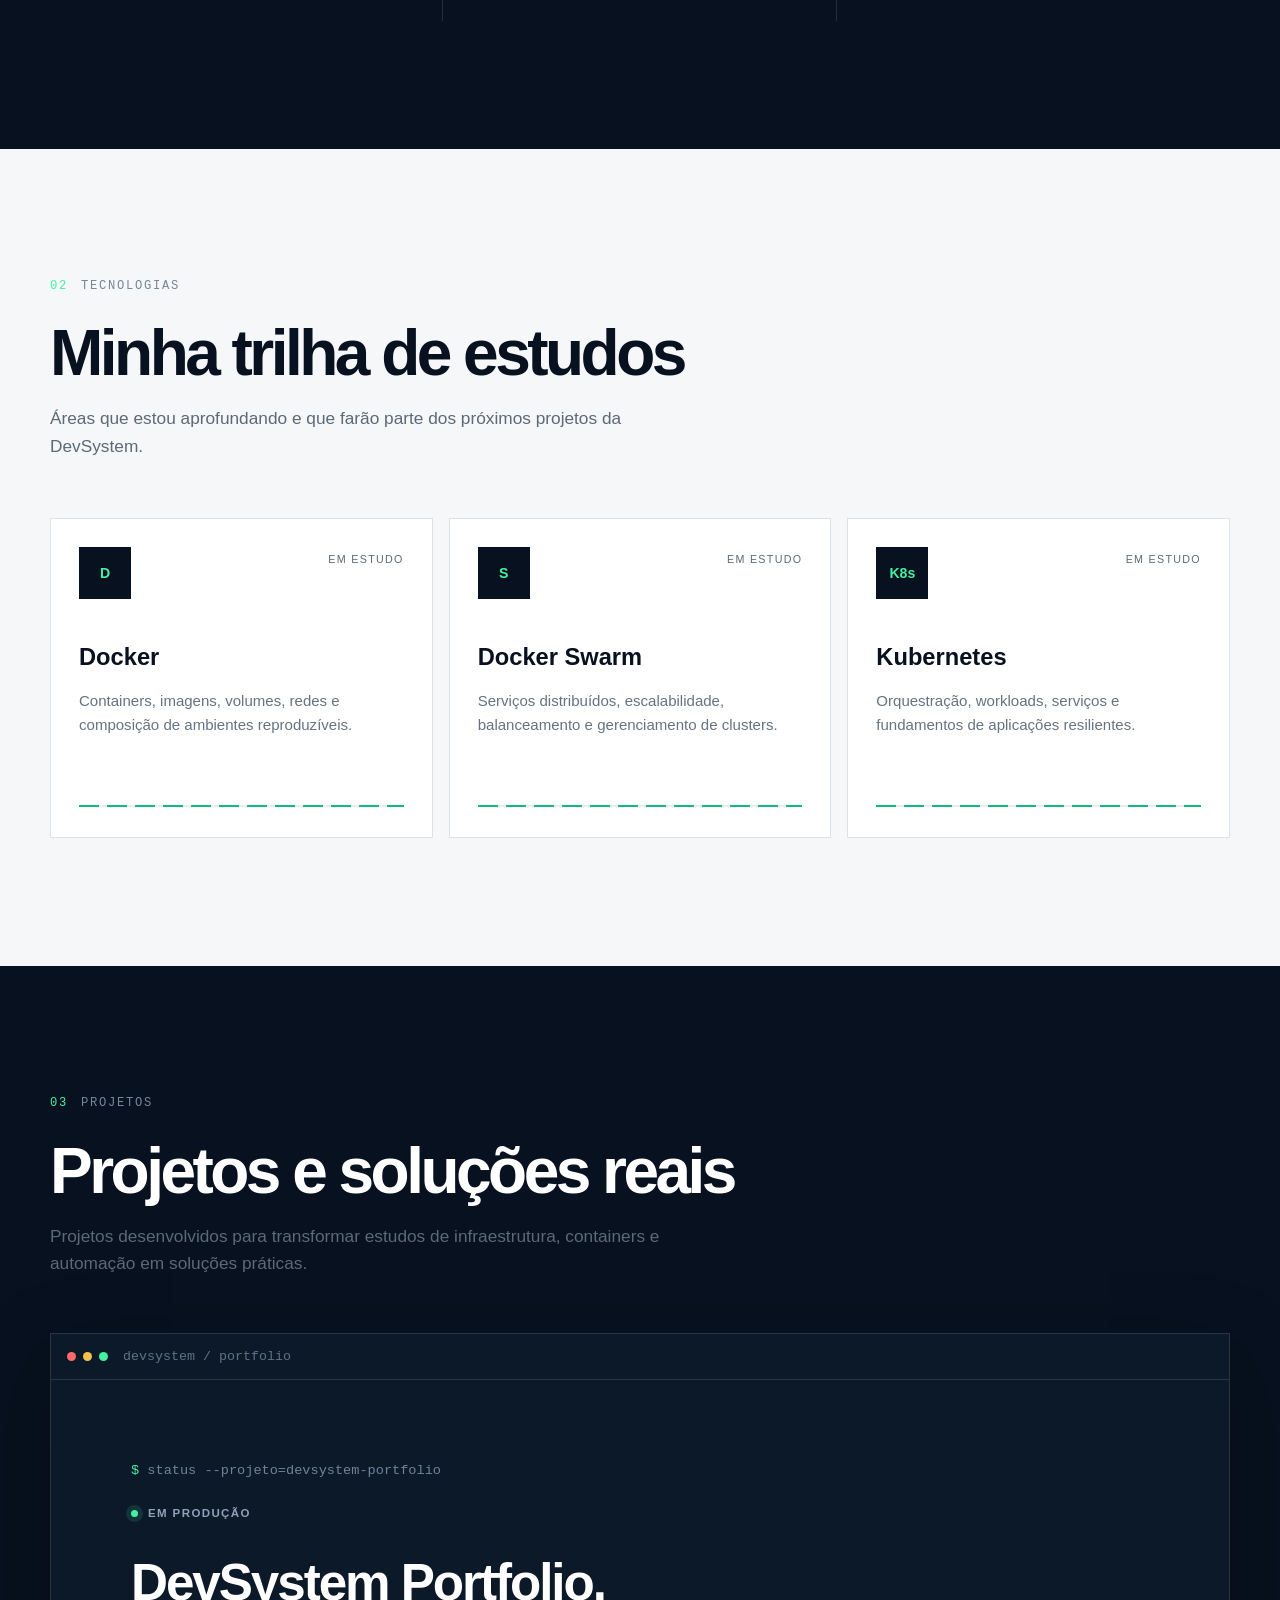
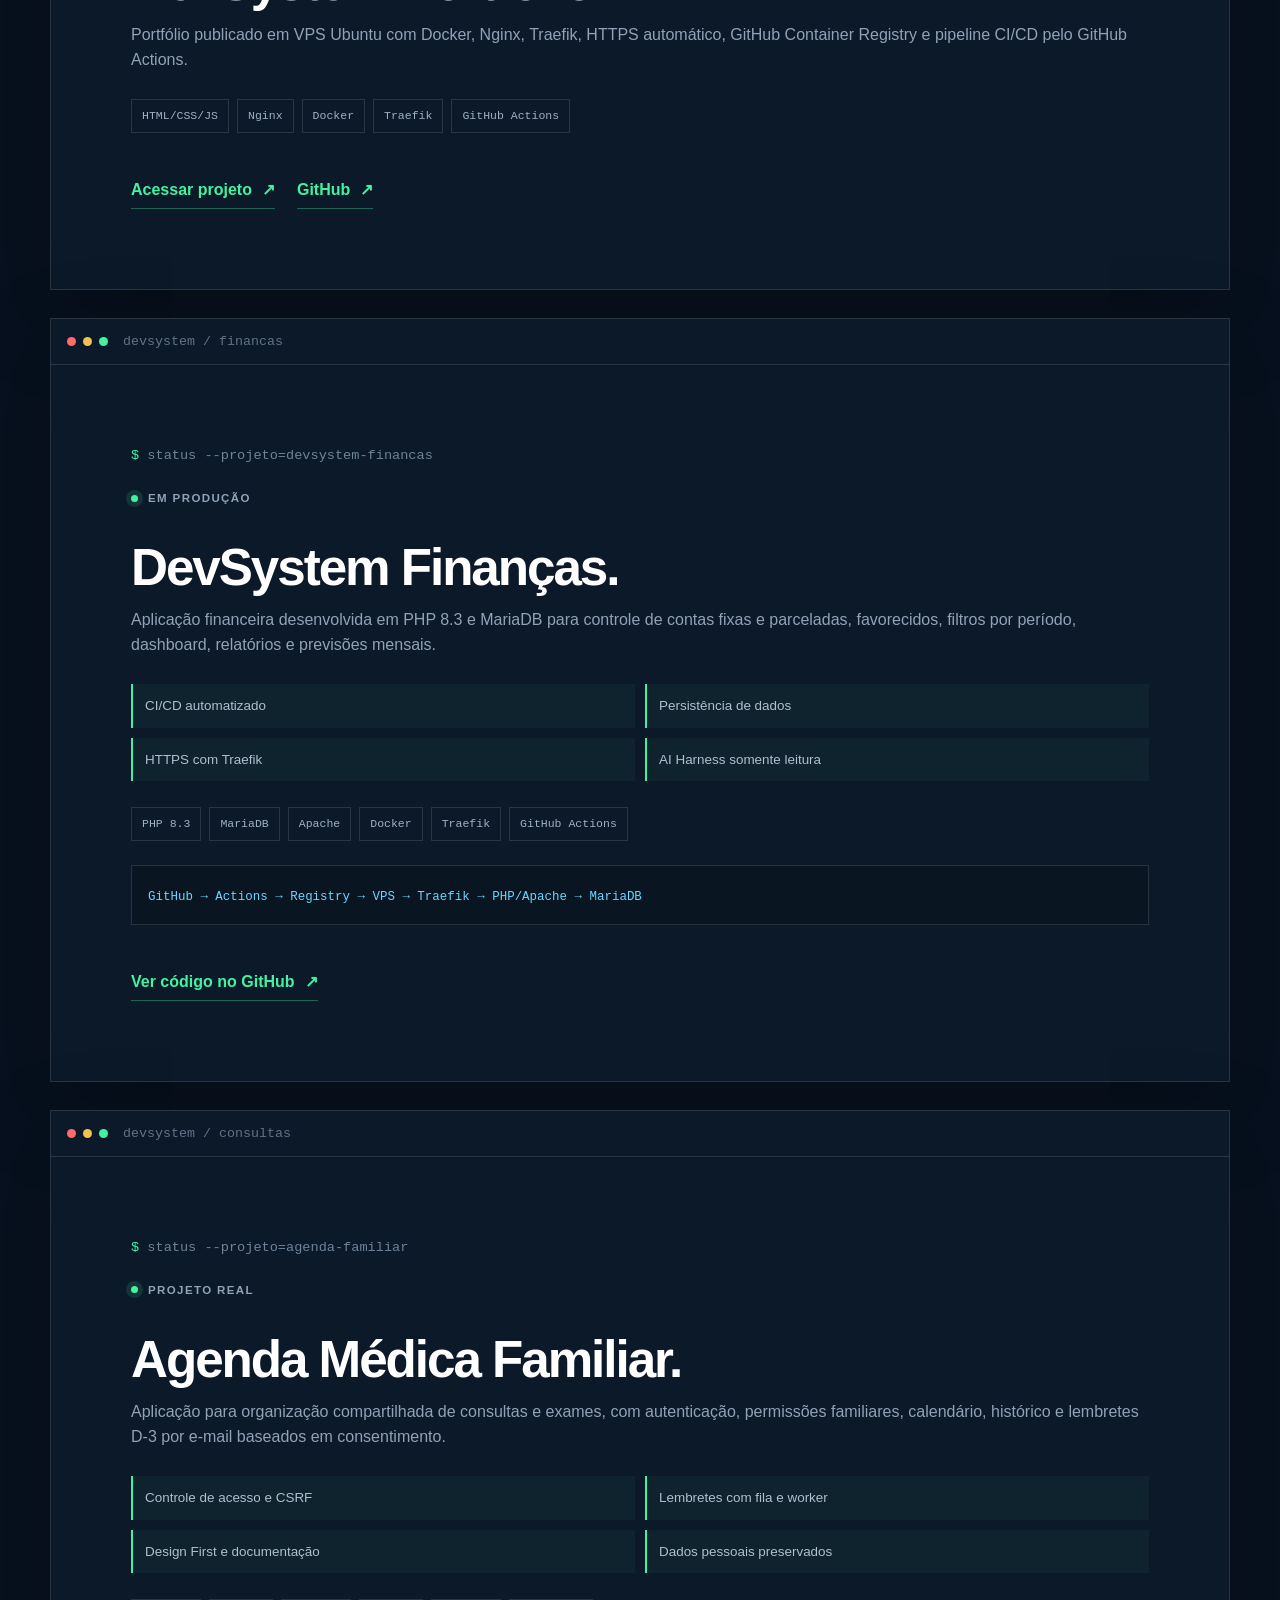
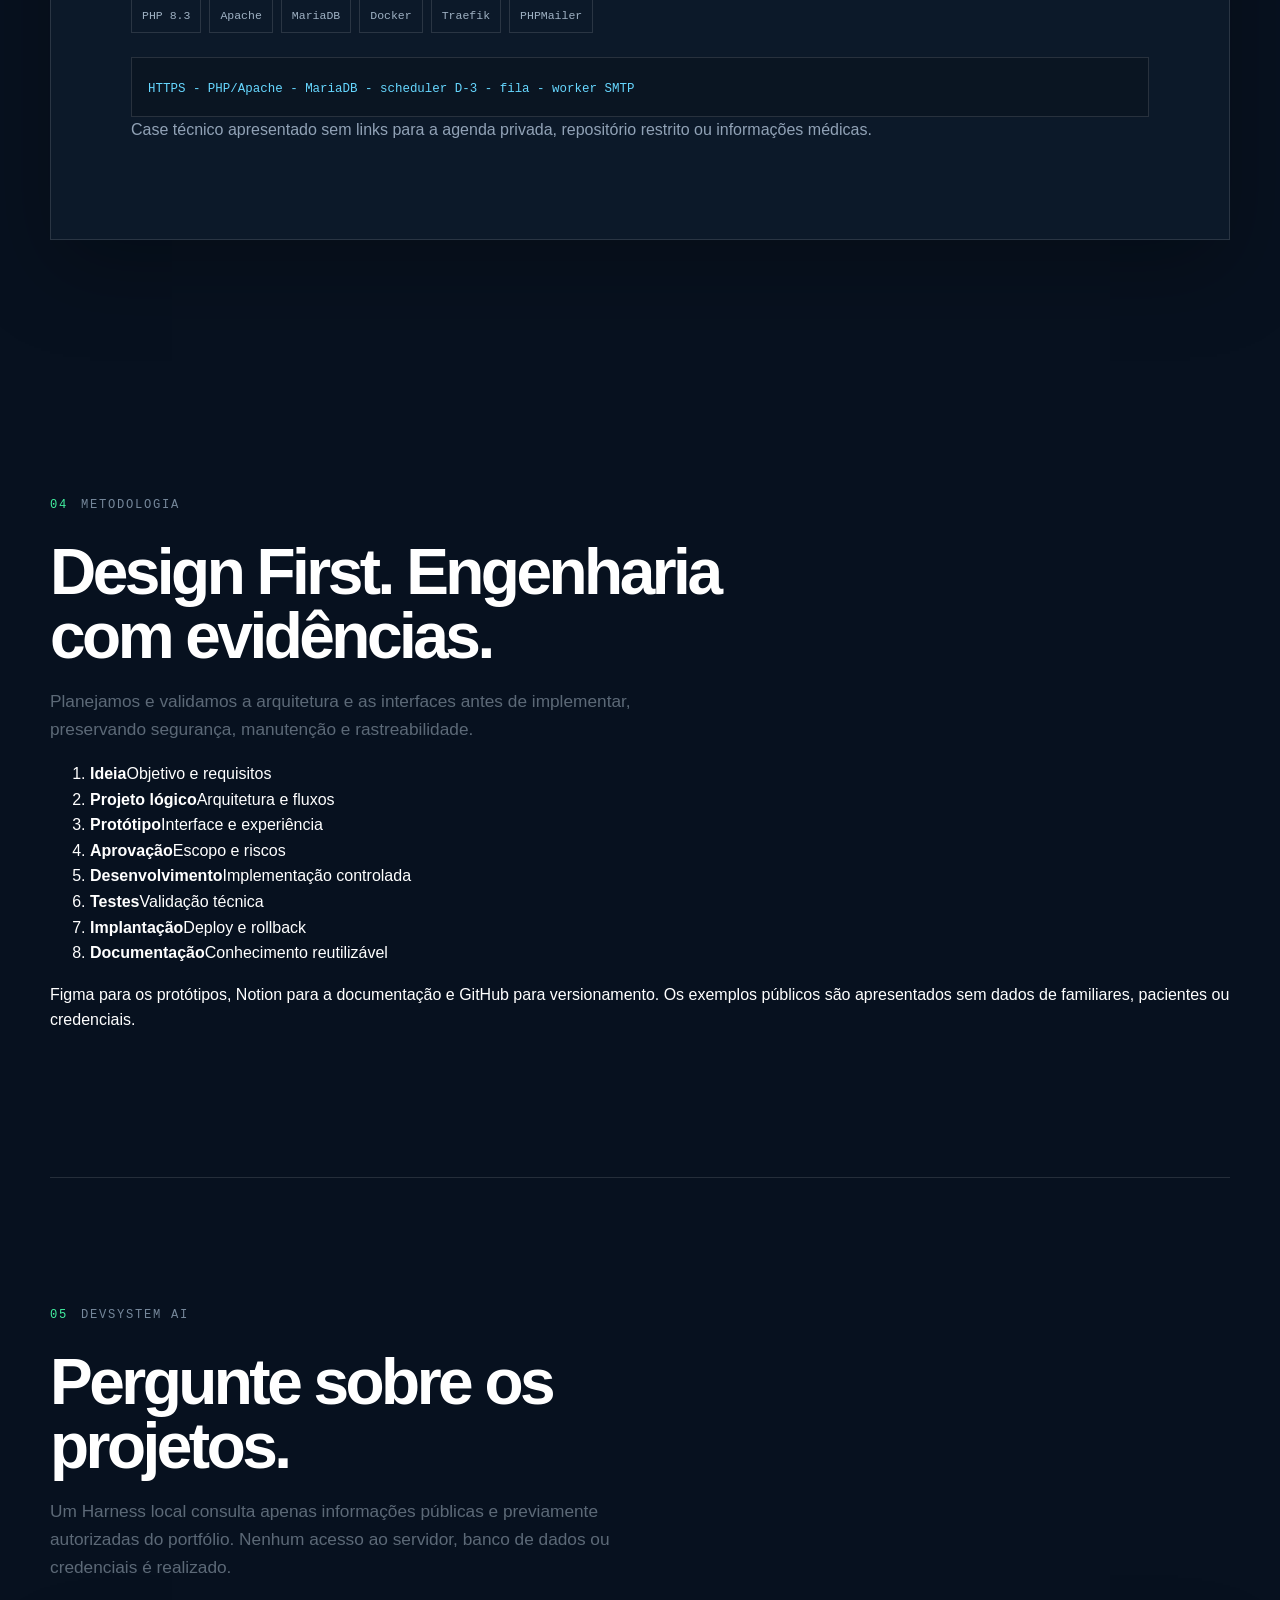
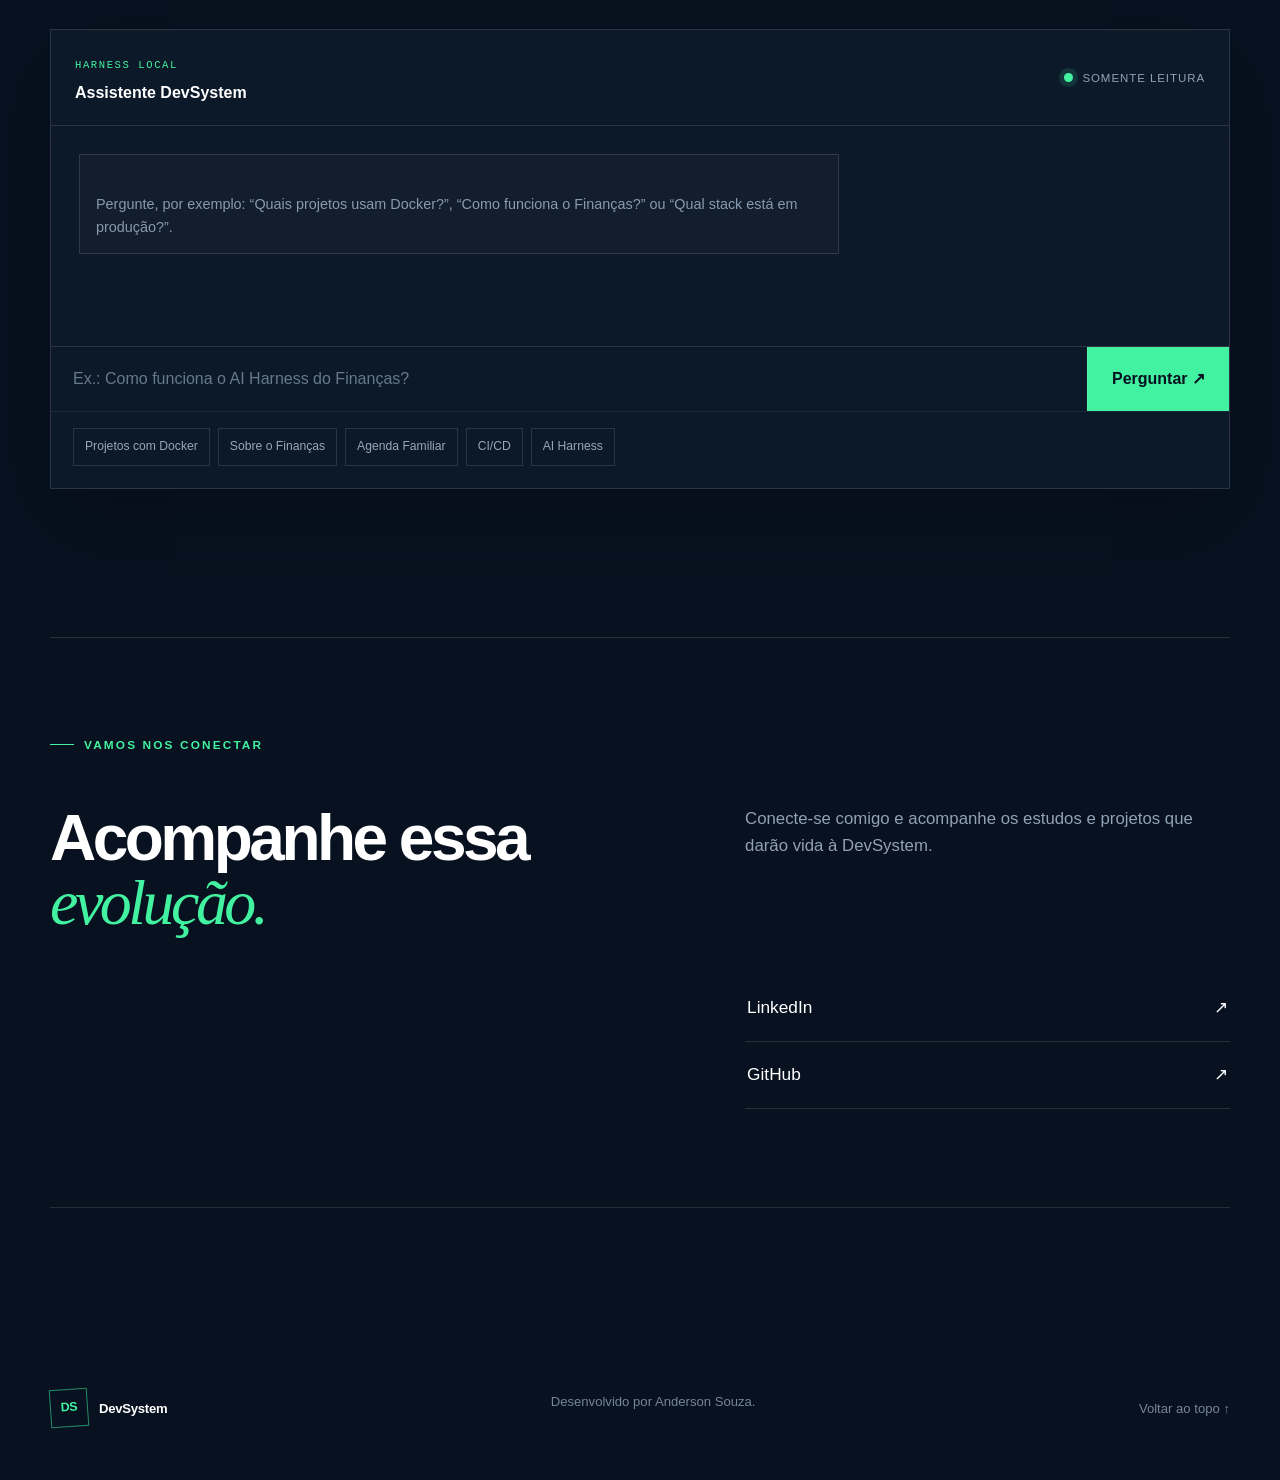
==== commit 83d09bd4: "feat(portfolio): adicionar case publico da agenda e metodologia Design First" ====
--- a/site/index.html
+++ b/site/index.html
@@ -22,6 +22,7 @@
         <a href="#sobre">Sobre</a>
         <a href="#tecnologias">Tecnologias</a>
         <a href="#projetos">Projetos</a>
+        <a href="#metodologia">Método</a>
         <a href="#assistente">DevSystem AI</a>
         <a class="nav-contact" href="#contato">Contato</a>
       </nav>
@@ -107,7 +108,7 @@
       <section id="projetos" class="projects section-shell section-space">
         <div class="section-heading reveal">
           <div class="section-label"><span>03</span> PROJETOS</div>
-          <h2>Projetos em produção</h2>
+          <h2>Projetos e soluções reais</h2>
           <p>Projetos desenvolvidos para transformar estudos de infraestrutura, containers e automação em soluções práticas.</p>
         </div>
         <div class="project-grid">
@@ -152,34 +153,55 @@
               </div>
             </div>
           </article>
-          <article class="project-board reveal">
+          <article class="project-board project-consultas reveal">
             <div class="terminal-bar"><span></span><span></span><span></span><small>devsystem / consultas</small></div>
             <div class="project-empty">
-              <div class="prompt" aria-hidden="true"><span>$</span> status --projeto=devsystem-consultas</div>
-              <div class="project-status"><span class="status-dot" aria-hidden="true"></span> EM PRODUÇÃO</div>
-              <h3>DevSystem Consultas.</h3>
-              <p>Aplicação familiar de gestão de consultas e exames com calendário, histórico, autenticação e lembretes automáticos por e-mail três dias antes dos compromissos.</p>
+              <div class="prompt" aria-hidden="true"><span>$</span> status --projeto=agenda-familiar</div>
+              <div class="project-status"><span class="status-dot" aria-hidden="true"></span> PROJETO REAL</div>
+              <h3>Agenda Médica Familiar.</h3>
+              <p>Aplicação para organização compartilhada de consultas e exames, com autenticação, permissões familiares, calendário, histórico e lembretes D-3 por e-mail baseados em consentimento.</p>
               <div class="project-highlights">
-                <span>Controle de acesso</span>
-                <span>Lembretes D-3 por SMTP</span>
-                <span>Backups testados</span>
-                <span>Dados privados protegidos</span>
-              </div>
-              <ul class="project-stack" aria-label="Tecnologias do DevSystem Consultas">
-                <li>PHP 8.3</li><li>MariaDB 11.4</li><li>Apache</li><li>Docker Compose</li><li>Traefik</li><li>PHPMailer</li>
+                <span>Controle de acesso e CSRF</span>
+                <span>Lembretes com fila e worker</span>
+                <span>Design First e documentação</span>
+                <span>Dados pessoais preservados</span>
+              </div>
+              <ul class="project-stack" aria-label="Tecnologias da Agenda Médica Familiar">
+                <li>PHP 8.3</li><li>Apache</li><li>MariaDB</li><li>Docker</li><li>Traefik</li><li>PHPMailer</li>
               </ul>
-              <div class="project-architecture" aria-label="Resumo da arquitetura">
-                <code>Traefik → PHP/Apache → MariaDB · Scheduler D-3 → Worker SMTP</code>
-              </div>
-              <p class="project-privacy">Estudo de caso público. Sistema e repositório de dados familiares com acesso restrito.</p>
+              <div class="project-architecture" aria-label="Resumo da arquitetura da Agenda Médica Familiar">
+                <code>HTTPS - PHP/Apache - MariaDB - scheduler D-3 - fila - worker SMTP</code>
+              </div>
+              <p class="project-privacy">Case técnico apresentado sem links para a agenda privada, repositório restrito ou informações médicas.</p>
             </div>
           </article>
+        </div>
+      </section>
+
+      <section id="metodologia" class="method-section section-space">
+        <div class="section-shell">
+          <div class="section-heading reveal">
+            <div class="section-label"><span>04</span> METODOLOGIA</div>
+            <h2>Design First. Engenharia com evidências.</h2>
+            <p>Planejamos e validamos a arquitetura e as interfaces antes de implementar, preservando segurança, manutenção e rastreabilidade.</p>
+          </div>
+          <ol class="method-steps reveal">
+            <li><strong>Ideia</strong><span>Objetivo e requisitos</span></li>
+            <li><strong>Projeto lógico</strong><span>Arquitetura e fluxos</span></li>
+            <li><strong>Protótipo</strong><span>Interface e experiência</span></li>
+            <li><strong>Aprovação</strong><span>Escopo e riscos</span></li>
+            <li><strong>Desenvolvimento</strong><span>Implementação controlada</span></li>
+            <li><strong>Testes</strong><span>Validação técnica</span></li>
+            <li><strong>Implantação</strong><span>Deploy e rollback</span></li>
+            <li><strong>Documentação</strong><span>Conhecimento reutilizável</span></li>
+          </ol>
+          <p class="method-note reveal">Figma para os protótipos, Notion para a documentação e GitHub para versionamento. Os exemplos públicos são apresentados sem dados de familiares, pacientes ou credenciais.</p>
         </div>
       </section>
 
       <section id="assistente" class="assistant-section section-shell section-space">
         <div class="section-heading reveal">
-          <div class="section-label"><span>04</span> DEVSYSTEM AI</div>
+          <div class="section-label"><span>05</span> DEVSYSTEM AI</div>
           <h2>Pergunte sobre os projetos.</h2>
           <p>Um Harness local consulta apenas informações públicas e previamente autorizadas do portfólio. Nenhum acesso ao servidor, banco de dados ou credenciais é realizado.</p>
         </div>
@@ -195,7 +217,7 @@
 
           <div id="assistant-log" class="assistant-log" aria-live="polite">
             <div class="assistant-message assistant-message-system">
-              Pergunte, por exemplo: “Quais projetos usam Docker?”, “Como funciona o Finanças?”, “Como funciona o Consultas?” ou “Qual stack está em produção?”.
+              Pergunte, por exemplo: “Quais projetos usam Docker?”, “Como funciona o Finanças?” ou “Qual stack está em produção?”.
             </div>
           </div>
 
@@ -208,7 +230,7 @@
           <div class="assistant-suggestions" aria-label="Perguntas sugeridas">
             <button type="button" data-question="Quais projetos usam Docker?">Projetos com Docker</button>
             <button type="button" data-question="Como funciona o DevSystem Finanças?">Sobre o Finanças</button>
-            <button type="button" data-question="Como funciona o DevSystem Consultas?">Sobre o Consultas</button>
+            <button type="button" data-question="O que é a Agenda Médica Familiar?">Agenda Familiar</button>
             <button type="button" data-question="Como funciona o CI/CD?">CI/CD</button>
             <button type="button" data-question="O que é o AI Harness?">AI Harness</button>
           </div>
